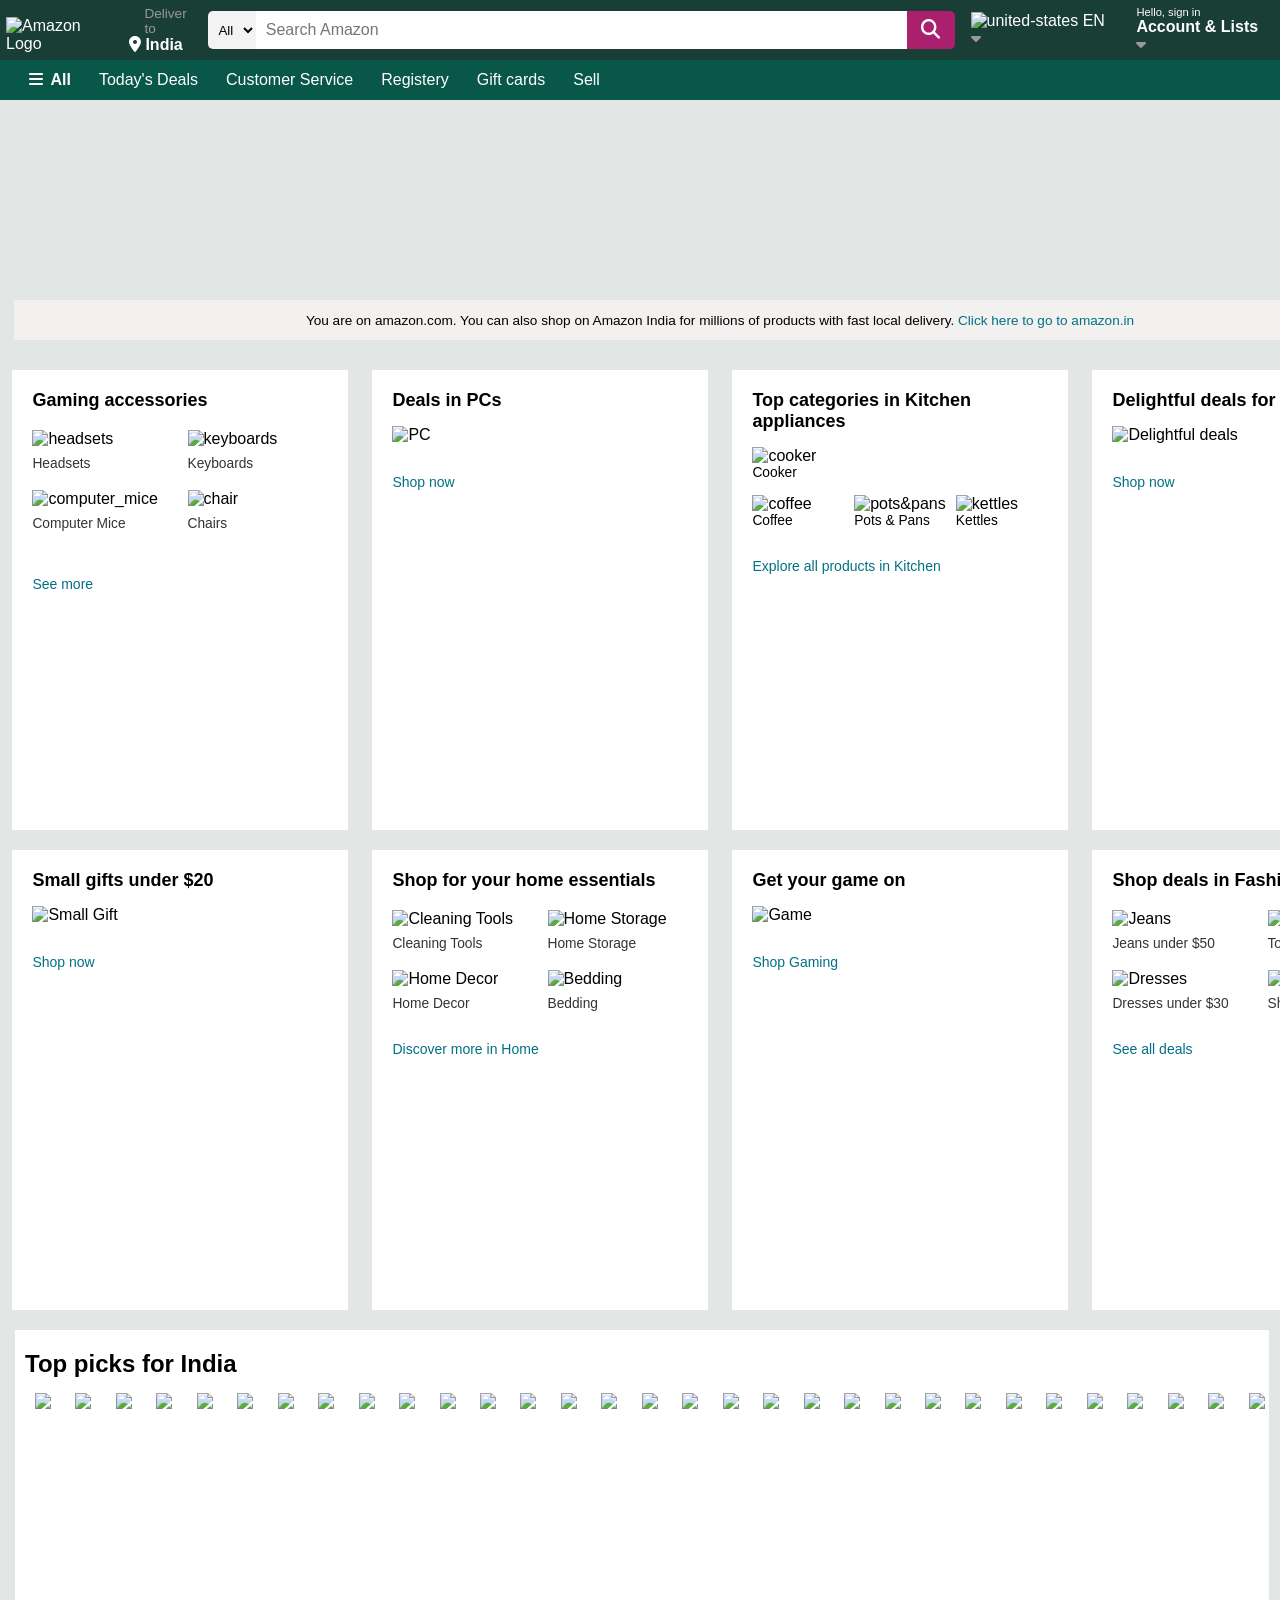
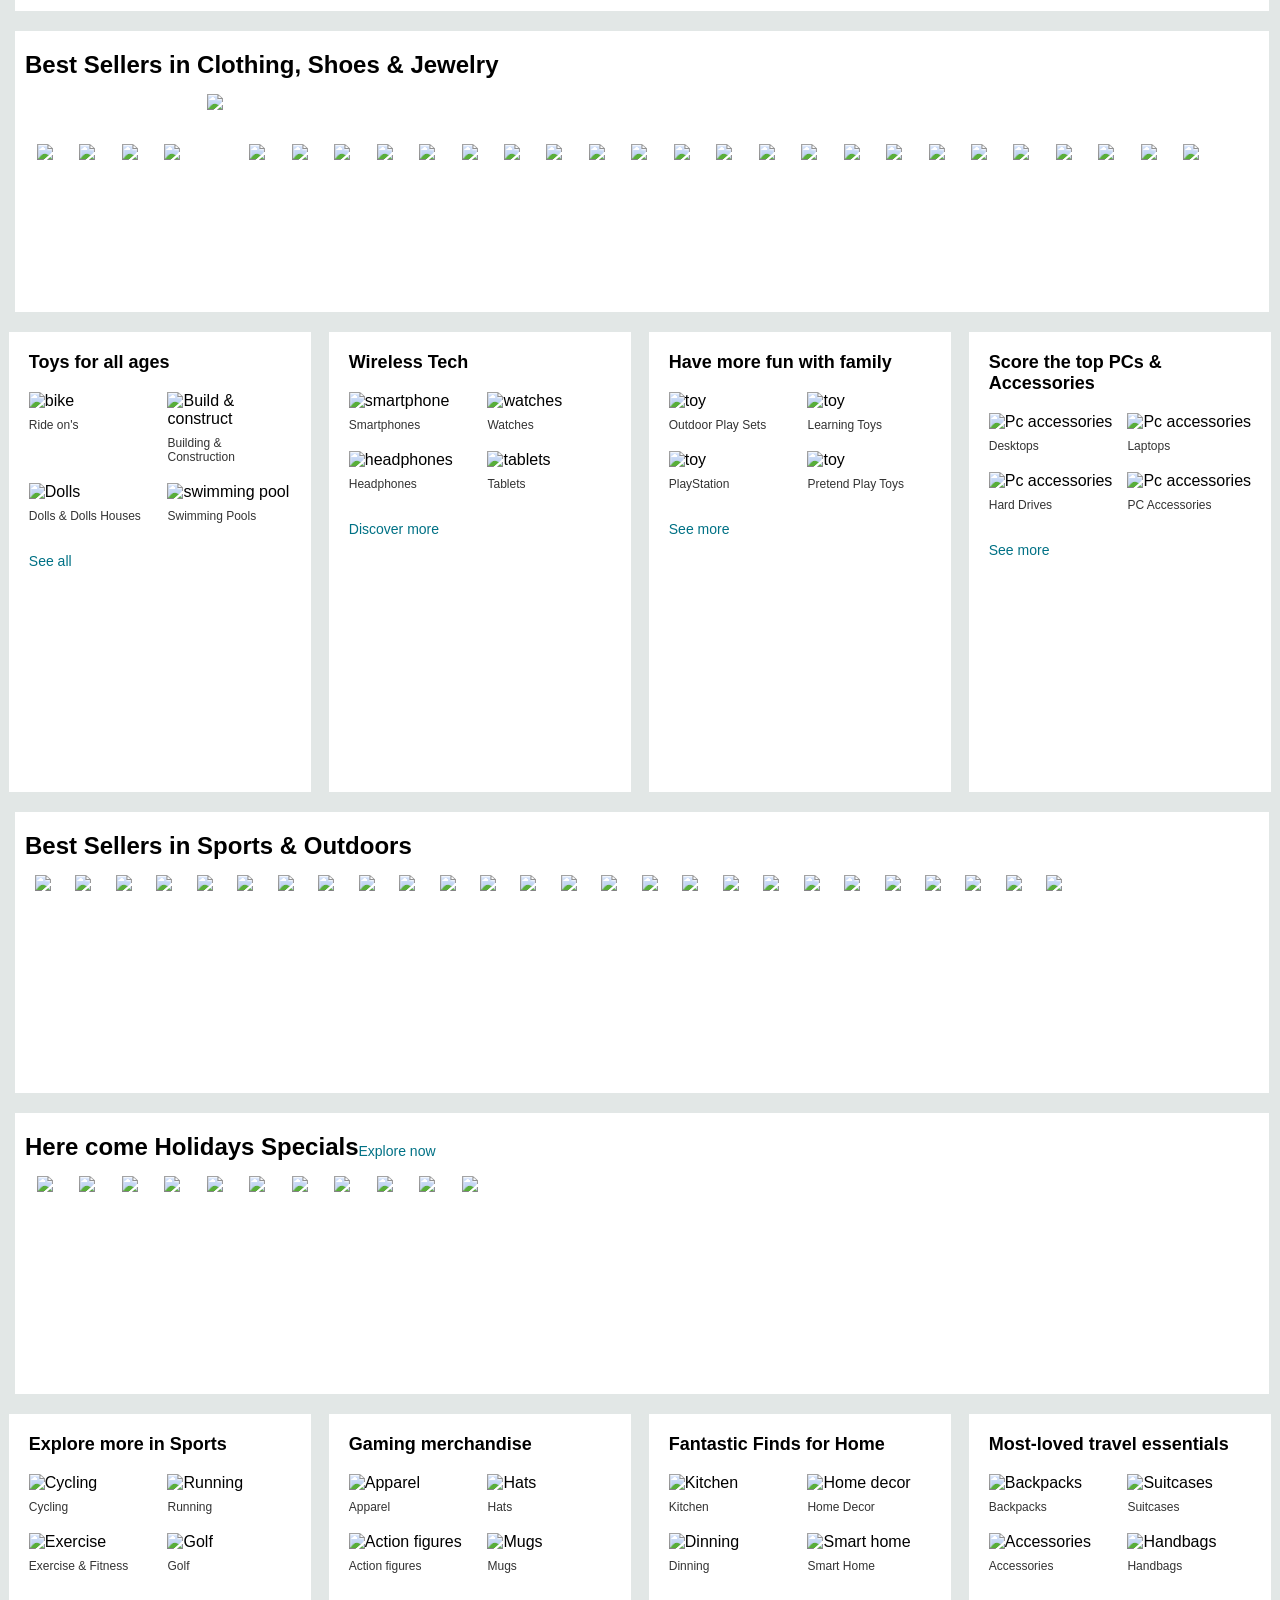
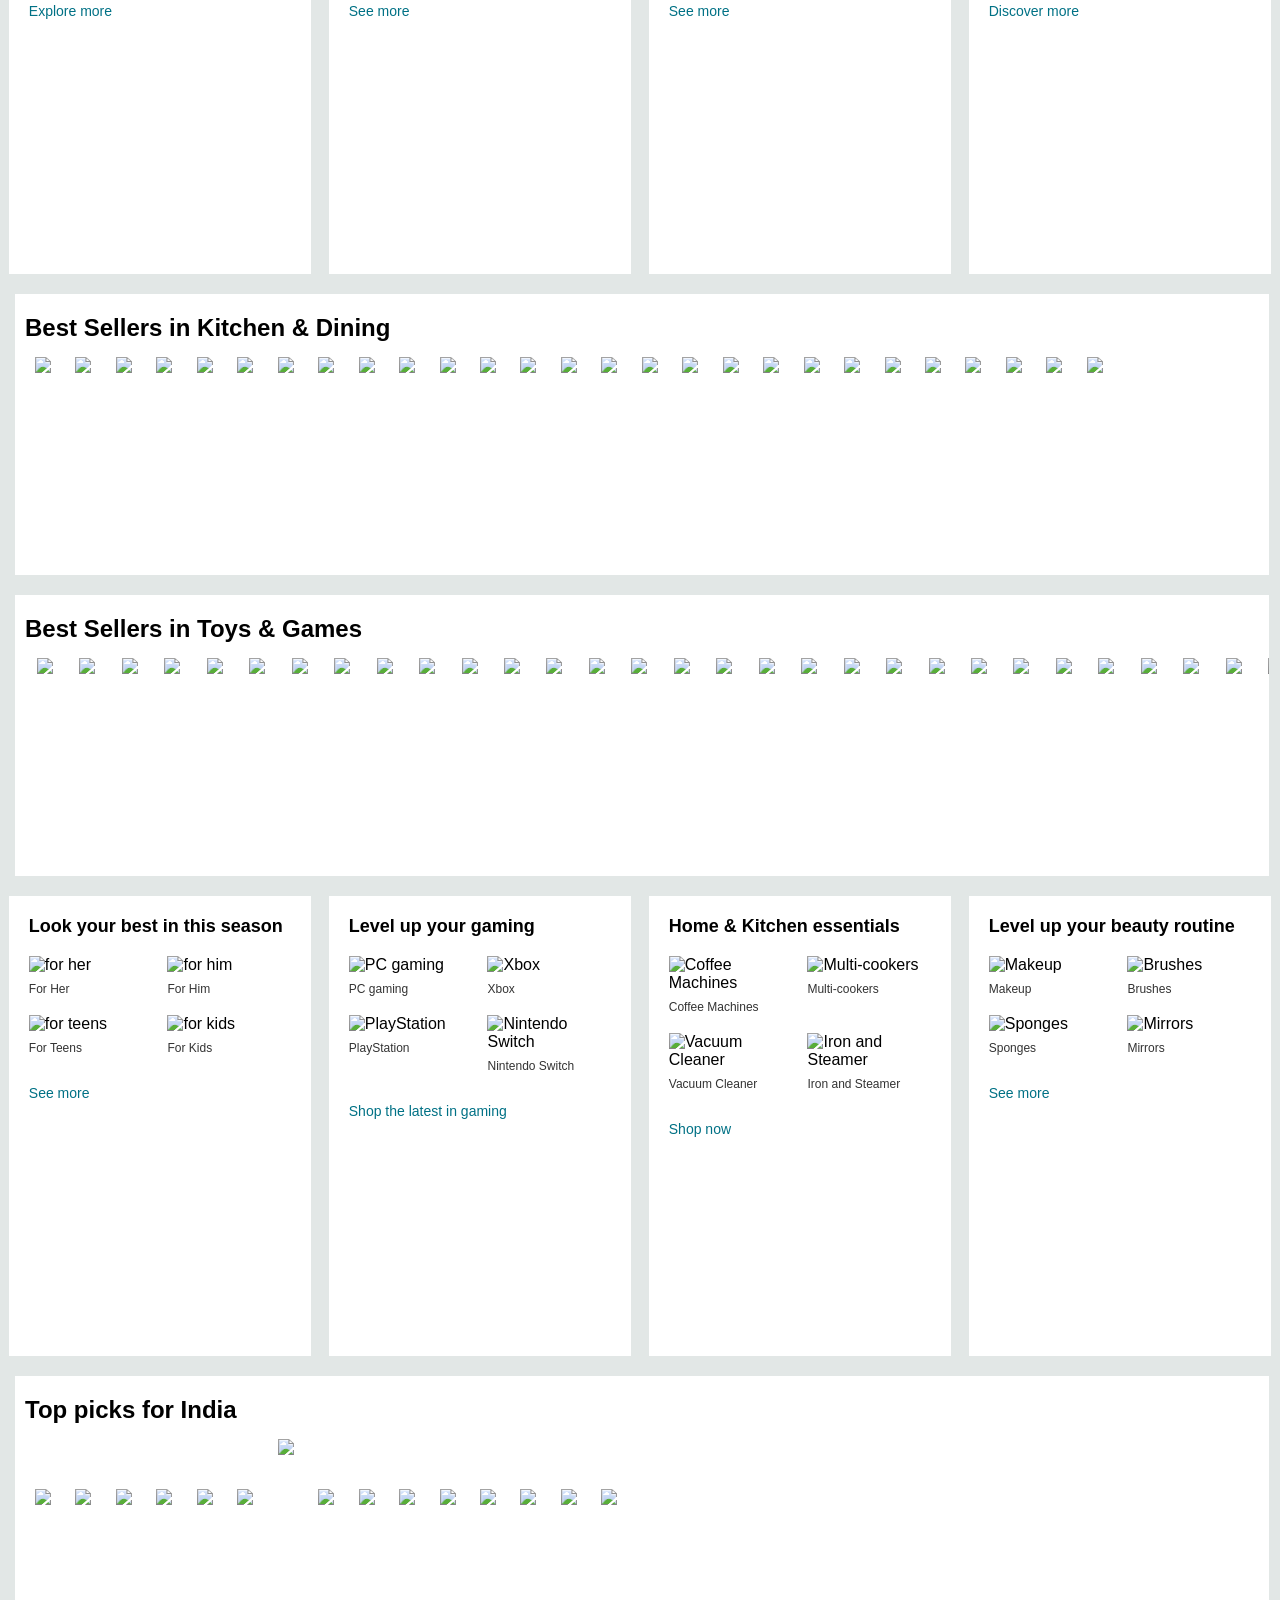
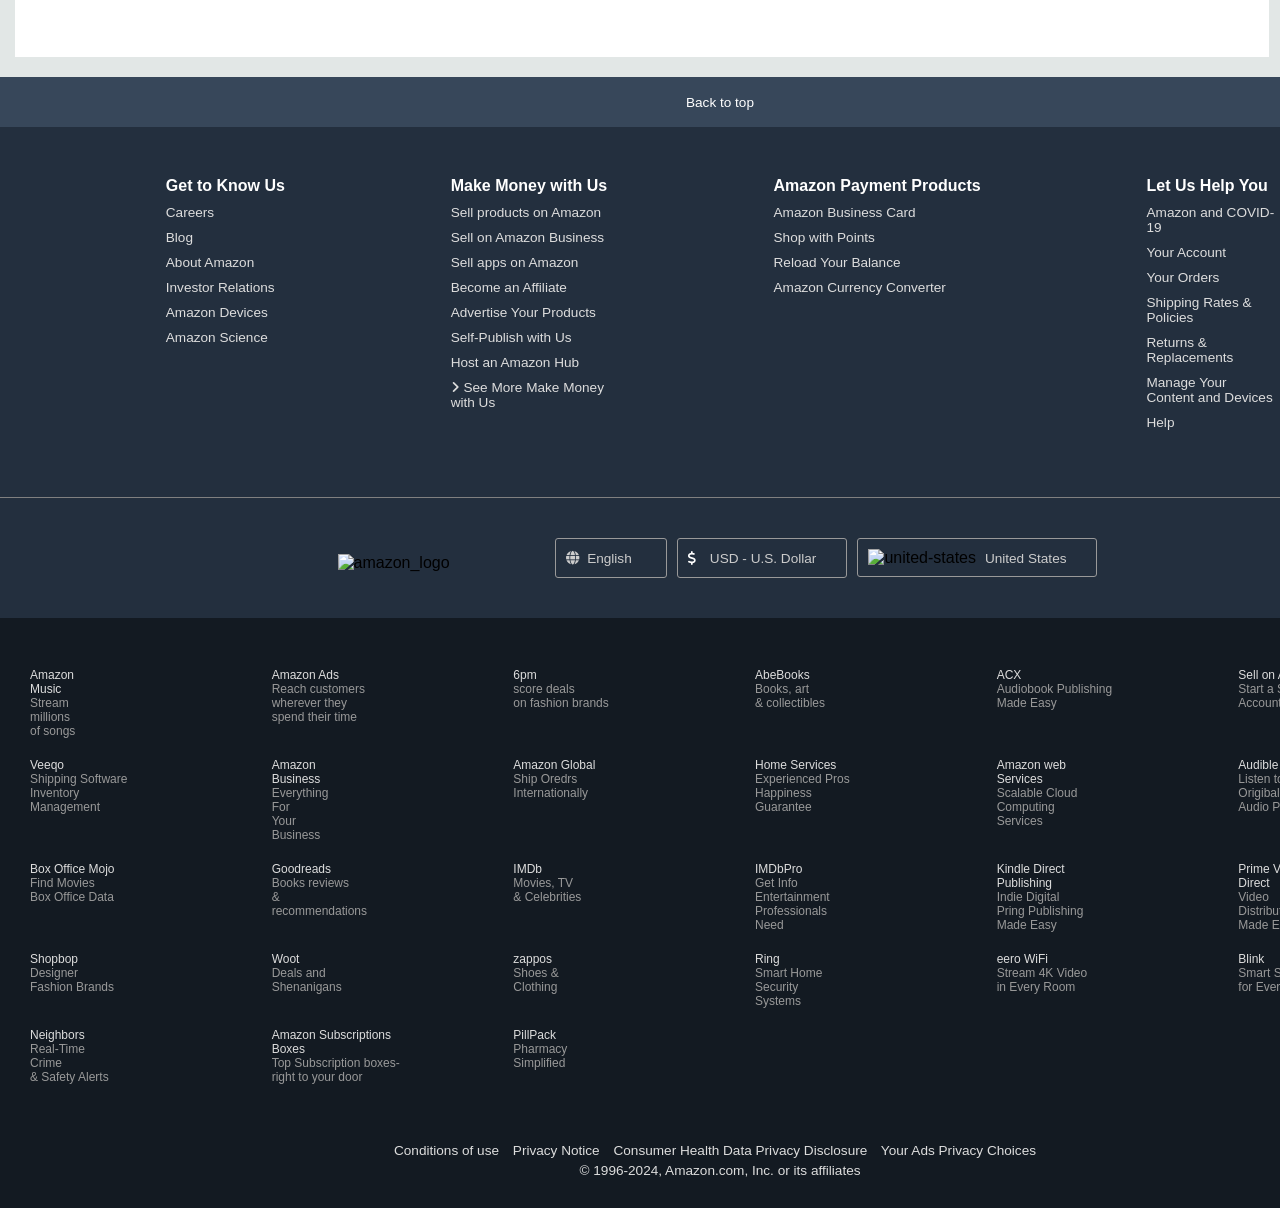
==== index.html @ bc2ecde8 "add html and css file" ====
<!DOCTYPE html>
<html lang="en">
<head>
    <meta charset="UTF-8">
    <meta name="viewport" content="width=device-width, initial-scale=1.0">
    <title>Amazon</title>
    <link rel="stylesheet" href="https://cdnjs.cloudflare.com/ajax/libs/font-awesome/6.7.1/css/all.min.css">
    <link rel="stylesheet" href="style.css">
</head>
<body>
    <header>
        <div class="navbar">
            <div class="nav_logo border" >
                <img src="Amazon/Images/amazon_logo.png" alt="Amazon Logo">
            </div>
            <div class="nav-add border">
                <p class="nav-first">Deliver to</p>
                <div class="location">
                    <i class="fa-solid fa-location-dot"></i></span>
                    <p class="nav-sec">India</p>
                </div>
            </div>
            <div class="searchbar boreder2">
                <select class="search-ops">
                    <option>All</option>
                </select>
                <input type="text" placeholder="Search Amazon">
                <i class="fa-solid fa-magnifying-glass"></i>
            </div>
            <div class="stateops border">
                <span class="united-states"><img src="Amazon/Images/united_states.png" alt="united-states"> </span>
                <span>EN</span>
                <span><i class="fa-solid fa-caret-down"></i></span>
            </div>
            <div class="navsign-in border">
                <p class="frsttxt">Hello, sign in</p>
                <span class="sndtxt">Account & Lists</span>
                <span class="icon"><i class="fa-solid fa-caret-down"></i></span>
            </div>
            <div class="returns border">
                <p class="txt1">Returns</p>
                <span class="txt2">& Orders</span>
            </div>
            <div class="cart border">
                <span><i class="fa-solid fa-cart-shopping"></i></span>
                <span>Cart</span>
            </div>
        </div>
        <div class="panel ">
            <div class="all-sec border">
                <span ><i class="fa-solid fa-bars"></i></span>
                <span class="all" style="font-weight: bolder;">All</span>
            </div>
                <p class="border">Today's Deals</p>
                <p class="border">Customer Service</p>
                <p class="border">Registery</p>
                <p class="border">Gift cards</p>
                <p class="border">Sell</p>
            </div>
            <div class="herosec">
                <div class="hero-msg">
                    <p>You are on amazon.com. You can also shop on Amazon India for millions of products with fast local delivery. <a href="#">Click here to go to amazon.in</a></p>
                </div>
            </div>
    </header>
    <div class="container">
        <div class="shopsec1">
            <div class="box1">
                <h2>Gaming accessories</h2>
                <div class="accessories-grid">
                    <div class="item">
                        <img src="Amazon/Images/headsets.png" alt="headsets">
                        <p>Headsets</p>
                    </div>
                    <div class="item">
                        <img src="Amazon/Images/keyboards.png" alt="keyboards">
                        <p>Keyboards</p>
                    </div>
                    <div class="item">
                        <img src="Amazon/Images/computer_mice.png" alt="computer_mice">
                        <p>Computer Mice</p>
                    </div>
                    <div class="item">
                        <img src="Amazon/Images/chair.png" alt="chair">
                        <p>Chairs</p>
                    </div>
                </div>
                <a href="#" class="see-more">See more</a>
            </div>
            <div class="box2">
                <h2>Deals in PCs</h2>
                <div class="item2">
                    <img src="Amazon/Images/PC.jpg" alt="PC">
                </div>
                <a href="#" class="see-more">Shop now</a>
            </div>
            <div class="box3">
                <h2>Top categories in Kitchen appliances</h2>
                <div class="item3">
                    <div class="i3first">
                        <img src="Amazon/Images/cooker.jpg" alt="cooker">
                        <p>Cooker</p>
                    </div>
                    <div class="i3sec accessories-grid2">
                        <div class="grid-item">
                            <img src="Amazon/Images/coffee.jpg" alt="coffee">
                            <p>Coffee</p>
                        </div>
                        <div class="grid-item">
                            <img src="Amazon/Images/pots&pans.jpg" alt="pots&pans">
                            <p>Pots & Pans</p>
                        </div>
                        <div class="grid-item">
                            <img src="Amazon/Images/kettles.jpg" alt="kettles">
                            <p>Kettles</p>
                        </div>
                    </div>
                </div>
                <a href="#" class="see-more">Explore all products in Kitchen</a>
            </div>
            <div class="box4">
                <h2>Delightful deals for everyone</h2>
                <div class="item4">
                    <img src="Amazon/Images/delightful.jpg" alt="Delightful deals">
                </div>
                <a href="#" class="see-more">Shop now</a>
            </div>
            <div class="box5">
                <h2>Small gifts under $20</h2>
                <div class="item5">
                    <img src="Amazon/Images/gift.jpg" alt="Small Gift">
                </div>
                <a href="#" class="see-more">Shop now</a>
            </div>
            <div class="box6">
                <h2>Shop for your home essentials</h2>
                <div class="accessories-grid">
                    <div class="item">
                        <img src="Amazon/Images/cleaningtools.jpg" alt="Cleaning Tools">
                        <p>Cleaning Tools</p>
                    </div>
                    <div class="item">
                        <img src="Amazon/Images/homestorage.jpg" alt="Home Storage">
                        <p>Home Storage</p>
                    </div>
                    <div class="item">
                        <img src="Amazon/Images/homedecor.jpg" alt="Home Decor">
                        <p>Home Decor</p>
                    </div>
                    <div class="item">
                        <img src="Amazon/Images/bedding.jpg" alt="Bedding">
                        <p>Bedding</p>
                    </div>
                </div>
                <a href="#" class="see-more">Discover more in Home</a>
            </div>
            <div class="box7">
                <h2>Get your game on</h2>
                <div class="item5">
                    <img src="Amazon/Images/gaming.jpg" alt="Game">
                </div>
                <a href="#" class="see-more">Shop Gaming</a>
            </div>
            <div class="box8">
                <h2>Shop deals in Fashion</h2>
                <div class="accessories-grid">
                    <div class="item">
                        <img src="Amazon/Images/jeans.png" alt="Jeans">
                        <p>Jeans under $50</p>
                    </div>
                    <div class="item">
                        <img src="Amazon/Images/tops.png" alt="Tops">
                        <p>Tops under $25</p>
                    </div>
                    <div class="item">
                        <img src="Amazon/Images/dresses.png" alt="Dresses">
                        <p>Dresses under $30</p>
                    </div>
                    <div class="item">
                        <img src="Amazon/Images/shoes.png" alt="Shoes">
                        <p>Shoes under $50</p>
                    </div>
                </div>
                <a href="#" class="see-more">See all deals</a>
            </div>
            <div class="box9">
                <h2>Shop gifts by recipient</h2>
                <div class="accessories-grid">
                    <div class="item">
                        <img src="Amazon/Images/gift1.jpg" alt="gift">
                        <p>For him</p>
                    </div>
                    <div class="item">
                        <img src="Amazon/Images/gift2.jpg" alt="gift">
                        <p>For her</p>
                    </div>
                    <div class="item">
                        <img src="Amazon/Images/gift3.jpg" alt="gift">
                        <p>For kids</p>
                    </div>
                    <div class="item">
                        <img src="Amazon/Images/gift4.jpg" alt="gift">
                        <p>For teens</p>
                    </div>
                </div>
                <a href="#" class="see-more">Shop all gifts</a>
            </div>
        </div>
    <!-- </div> -->
        </div>
        <div class="shopsec2">
            <div class="s2first">
                <h2>Top picks for India</h2>
                <img src="Amazon/Images/i1.png">
                <img src="Amazon/Images/i2.png">
                <img src="Amazon/Images/i3.png">
                <img src="Amazon/Images/i4.png">
                <img src="Amazon/Images/i5.png">
                <img src="Amazon/Images/i6.png">
                <img src="Amazon/Images/i7.png">
                <img src="Amazon/Images/i8.jpg">
                <img src="Amazon/Images/i9.jpg">
                <img src="Amazon/Images/i10.jpg">
                <img src="Amazon/Images/i11.jpg">
                <img src="Amazon/Images/i12.jpg">
                <img src="Amazon/Images/i13.jpg">
                <img src="Amazon/Images/i14.jpg">
                <img src="Amazon/Images/i15.jpg">
                <img src="Amazon/Images/i16.jpg">
                <img src="Amazon/Images/i17.jpg">
                <img src="Amazon/Images/i18.jpg">
                <img src="Amazon/Images/i19.jpg">
                <img src="Amazon/Images/i20.jpg">
                <img src="Amazon/Images/i21.jpg">
                <img src="Amazon/Images/i22.jpg">
                <img src="Amazon/Images/i23.jpg">
                <img src="Amazon/Images/i24.jpg">
                <img src="Amazon/Images/i25.jpg">
                <img src="Amazon/Images/i26.jpg">
                <img src="Amazon/Images/i27.jpg">
                <img src="Amazon/Images/i28.jpg">
                <img src="Amazon/Images/i29.jpg">
                <img src="Amazon/Images/i31.jpg">
                <img src="Amazon/Images/i32.jpg">
                <img src="Amazon/Images/i33.jpg">
                <img src="Amazon/Images/i34.jpg">
            </div>
            <div class="s2second">
                <h2>Best Sellers in Clothing, Shoes & Jewelry</h2>
                <img src="Amazon/Images/j1.png">
                <img src="Amazon/Images/j2.png">
                <img src="Amazon/Images/j3.png">
                <img src="Amazon/Images/j4.png">
                <img src="Amazon/Images/j5.png" style="width: 300px; margin-bottom: 50px;">
                <img src="Amazon/Images/j6.png">
                <img src="Amazon/Images/j7.png">
                <img src="Amazon/Images/j8.png">
                <img src="Amazon/Images/j9.jpg">
                <img src="Amazon/Images/j10.jpg">
                <img src="Amazon/Images/j11.jpg">
                <img src="Amazon/Images/j12.jpg">
                <img src="Amazon/Images/j13.jpg">
                <img src="Amazon/Images/j14.jpg">
                <img src="Amazon/Images/j15.jpg">
                <img src="Amazon/Images/j16.jpg">
                <img src="Amazon/Images/j17.jpg">
                <img src="Amazon/Images/j18.jpg">
                <img src="Amazon/Images/j19.jpg">
                <img src="Amazon/Images/j20.jpg">
                <img src="Amazon/Images/j21.jpg">
                <img src="Amazon/Images/j22.jpg">
                <img src="Amazon/Images/j23.jpg">
                <img src="Amazon/Images/j24.jpg">
                <img src="Amazon/Images/j25.jpg">
                <img src="Amazon/Images/j26.jpg">
                <img src="Amazon/Images/j27.jpg">
                <img src="Amazon/Images/j28.jpg">
            </div>
        </div>
        
        <div class="shopsec3">
            <div class="box1">
                <h2>Toys for all ages</h2>
                <div class="accessories-grid">
                    <div class="item">
                        <img src="Amazon/Images/bike.png" alt="bike">
                        <p>Ride on's</p>
                    </div>
                    <div class="item">
                        <img src="Amazon/Images/build.png" alt="Build & construct">
                        <p>Building & Construction</p>
                    </div>
                    <div class="item">
                        <img src="Amazon/Images/dolls.png" alt="Dolls">
                        <p>Dolls & Dolls Houses</p>
                    </div>
                    <div class="item">
                        <img src="Amazon/Images/swimmingpool.png" alt="swimming pool">
                        <p>Swimming Pools</p>
                    </div>
                </div>
                <a href="#" class="see-more">See all</a>
            </div>
            <div class="box2">
                <h2>Wireless Tech</h2>
                <div class="accessories-grid">
                    <div class="item">
                        <img src="Amazon/Images/smartphone.png" alt="smartphone">
                        <p>Smartphones</p>
                    </div>
                    <div class="item">
                        <img src="Amazon/Images/watches.png" alt="watches">
                        <p>Watches</p>
                    </div>
                    <div class="item">
                        <img src="Amazon/Images/headphones.png" alt="headphones">
                        <p>Headphones</p>
                    </div>
                    <div class="item">
                        <img src="Amazon/Images/tablets.png" alt="tablets">
                        <p>Tablets</p>
                    </div>
                </div>
                <a href="#" class="see-more">Discover more</a>
            </div>
            <div class="box3">
                <h2>Have more fun with family</h2>
                <div class="accessories-grid">
                    <div class="item">
                        <img src="Amazon/Images/toy1.png" alt="toy">
                        <p>Outdoor Play Sets</p>
                    </div>
                    <div class="item">
                        <img src="Amazon/Images/toy2.png" alt="toy">
                        <p>Learning Toys</p>
                    </div>
                    <div class="item">
                        <img src="Amazon/Images/toy3.png" alt="toy">
                        <p>PlayStation</p>
                    </div>
                    <div class="item">
                        <img src="Amazon/Images/toy4.png" alt="toy">
                        <p>Pretend Play Toys</p>
                    </div>
                </div>
                <a href="#" class="see-more">See more</a>
            </div>
            <div class="box4">
                <h2>Score the top PCs & Accessories</h2>
                <div class="accessories-grid">
                    <div class="item">
                        <img src="Amazon/Images/pc1.png" alt="Pc accessories">
                        <p>Desktops</p>
                    </div>
                    <div class="item">
                        <img src="Amazon/Images/pc2.png" alt="Pc accessories">
                        <p>Laptops</p>
                    </div>
                    <div class="item">
                        <img src="Amazon/Images/pc3.png" alt="Pc accessories">
                        <p>Hard Drives</p>
                    </div>
                    <div class="item">
                        <img src="Amazon/Images/pc4.png" alt="Pc accessories">
                        <p>PC Accessories</p>
                    </div>
                </div>
                <a href="#" class="see-more">See more</a>
            </div>
        </div>
        
        <div class="shopsec2">
            <div class="s2first">
                <h2>Best Sellers in Sports & Outdoors</h2>
                <img src="Amazon/Images/sport1.jpg">
                <img src="Amazon/Images/sport2.jpg">
                <img src="Amazon/Images/sport3.jpg">
                <img src="Amazon/Images/sport4.jpg">
                <img src="Amazon/Images/sport5.jpg">
                <img src="Amazon/Images/sport6.jpg">
                <img src="Amazon/Images/sport7.jpg">
                <img src="Amazon/Images/sport8.jpg">
                <img src="Amazon/Images/sport9.jpg">
                <img src="Amazon/Images/sport10.jpg">
                <img src="Amazon/Images/sport11.jpg">
                <img src="Amazon/Images/sport12.jpg">
                <img src="Amazon/Images/sport13.jpg">
                <img src="Amazon/Images/sport14.jpg">
                <img src="Amazon/Images/sport15.jpg">
                <img src="Amazon/Images/sport16.jpg">
                <img src="Amazon/Images/sport17.jpg">
                <img src="Amazon/Images/sport18.jpg">
                <img src="Amazon/Images/sport19.jpg">
                <img src="Amazon/Images/sport20.jpg">
                <img src="Amazon/Images/sport21.jpg">
                <img src="Amazon/Images/sport22.jpg">
                <img src="Amazon/Images/sport23.jpg">
                <img src="Amazon/Images/sport24.jpg">
                <img src="Amazon/Images/sport25.jpg">
                <img src="Amazon/Images/sport26.jpg">
            </div>
            <div class="s2second">
                <div class="h2">
                    <h2>Here come Holidays Specials</h2>
                    <a href="#" class="see-more">Explore now</a>
                </div>
                <img src="Amazon/Images/holiday1.jpg">
                <img src="Amazon/Images/holiday2.jpg">
                <img src="Amazon/Images/holiday3.jpg">
                <img src="Amazon/Images/holiday4.jpg">
                <img src="Amazon/Images/holiday5.jpg">
                <img src="Amazon/Images/holiday6.jpg">
                <img src="Amazon/Images/holiday7.jpg">
                <img src="Amazon/Images/holiday8.jpg">
                <img src="Amazon/Images/holiday9.jpg">
                <img src="Amazon/Images/holiday10.jpg">
                <img src="Amazon/Images/holiday11.jpg">
            </div>
        </div>
        
        <div class="shopsec3">
            <div class="box1">
                <h2>Explore more in Sports</h2>
                <div class="accessories-grid">
                    <div class="item">
                        <img src="Amazon/Images/s1.jpg" alt="Cycling">
                        <p>Cycling</p>
                    </div>
                    <div class="item">
                        <img src="Amazon/Images/s2.jpg" alt="Running">
                        <p>Running</p>
                    </div>
                    <div class="item">
                        <img src="Amazon/Images/s3.jpg" alt="Exercise">
                        <p>Exercise & Fitness</p>
                    </div>
                    <div class="item">
                        <img src="Amazon/Images/s4.jpg" alt="Golf">
                        <p>Golf</p>
                    </div>
                </div>
                <a href="#" class="see-more">Explore more</a>
            </div>
            <div class="box2">
                <h2>Gaming merchandise</h2>
                <div class="accessories-grid">
                    <div class="item">
                        <img src="Amazon/Images/g1.jpg" alt="Apparel">
                        <p>Apparel</p>
                    </div>
                    <div class="item">
                        <img src="Amazon/Images/g2.jpg" alt="Hats">
                        <p>Hats</p>
                    </div>
                    <div class="item">
                        <img src="Amazon/Images/g3.jpg" alt="Action figures">
                        <p>Action figures</p>
                    </div>
                    <div class="item">
                        <img src="Amazon/Images/g4.jpg" alt="Mugs">
                        <p>Mugs</p>
                    </div>
                </div>
                <a href="#" class="see-more">See more</a>
            </div>
            <div class="box3">
                <h2>Fantastic Finds for Home</h2>
                <div class="accessories-grid">
                    <div class="item">
                        <img src="Amazon/Images/h1.jpg" alt="Kitchen">
                        <p>Kitchen</p>
                    </div>
                    <div class="item">
                        <img src="Amazon/Images/h2.jpg" alt="Home decor">
                        <p>Home Decor</p>
                    </div>
                    <div class="item">
                        <img src="Amazon/Images/h3.jpg" alt="Dinning">
                        <p>Dinning</p>
                    </div>
                    <div class="item">
                        <img src="Amazon/Images/h4.jpg" alt="Smart home">
                        <p>Smart Home</p>
                    </div>
                </div>
                <a href="#" class="see-more">See more</a>
            </div>
            <div class="box4">
                <h2>Most-loved travel essentials</h2>
                <div class="accessories-grid">
                    <div class="item">
                        <img src="Amazon/Images/t1.jpg" alt="Backpacks">
                        <p>Backpacks</p>
                    </div>
                    <div class="item">
                        <img src="Amazon/Images/t2.jpg" alt="Suitcases">
                        <p>Suitcases</p>
                    </div>
                    <div class="item">
                        <img src="Amazon/Images/t3.jpg" alt="Accessories">
                        <p>Accessories</p>
                    </div>
                    <div class="item">
                        <img src="Amazon/Images/t4.jpg" alt="Handbags">
                        <p>Handbags</p>
                    </div>
                </div>
                <a href="#" class="see-more">Discover more</a>
            </div>
        </div>
        
        <div class="shopsec2">
            <div class="s2first">
                <h2>Best Sellers in Kitchen & Dining</h2>
                <img src="Amazon/Images/k1.jpg">
                <img src="Amazon/Images/k2.jpg">
                <img src="Amazon/Images/k3.jpg">
                <img src="Amazon/Images/k4.jpg">
                <img src="Amazon/Images/k5.jpg">
                <img src="Amazon/Images/k6.jpg">
                <img src="Amazon/Images/k7.jpg">
                <img src="Amazon/Images/k8.jpg">
                <img src="Amazon/Images/k9.jpg">
                <img src="Amazon/Images/k10.jpg">
                <img src="Amazon/Images/k11.jpg">
                <img src="Amazon/Images/k12.jpg">
                <img src="Amazon/Images/k13.jpg">
                <img src="Amazon/Images/k14.jpg">
                <img src="Amazon/Images/k15.jpg">
                <img src="Amazon/Images/k16.jpg">
                <img src="Amazon/Images/k17.jpg">
                <img src="Amazon/Images/k18.jpg">
                <img src="Amazon/Images/k19.jpg">
                <img src="Amazon/Images/k20.jpg">
                <img src="Amazon/Images/k21.jpg">
                <img src="Amazon/Images/k22.jpg">
                <img src="Amazon/Images/k23.jpg">
                <img src="Amazon/Images/k24.jpg">
                <img src="Amazon/Images/k25.jpg">
                <img src="Amazon/Images/k26.jpg">
                <img src="Amazon/Images/k27.jpg">
            </div>
        
            <div class="s2second">
                <h2>Best Sellers in Toys & Games</h2>
                <img src="Amazon/Images/tg1.jpg">
                <img src="Amazon/Images/tg2.jpg">
                <img src="Amazon/Images/tg3.jpg">
                <img src="Amazon/Images/tg4.jpg">
                <img src="Amazon/Images/tg5.jpg">
                <img src="Amazon/Images/tg6.jpg">
                <img src="Amazon/Images/tg7.jpg">
                <img src="Amazon/Images/tg8.jpg">
                <img src="Amazon/Images/tg9.jpg">
                <img src="Amazon/Images/tg10.jpg">
                <img src="Amazon/Images/tg11.jpg">
                <img src="Amazon/Images/tg12.jpg">
                <img src="Amazon/Images/tg13.jpg">
                <img src="Amazon/Images/tg14.jpg">
                <img src="Amazon/Images/tg15.jpg">
                <img src="Amazon/Images/tg16.jpg">
                <img src="Amazon/Images/tg17.jpg">
                <img src="Amazon/Images/tg18.jpg">
                <img src="Amazon/Images/tg19.jpg">
                <img src="Amazon/Images/tg20.jpg">
                <img src="Amazon/Images/tg21.jpg">
                <img src="Amazon/Images/tg22.jpg">
                <img src="Amazon/Images/tg23.jpg">
                <img src="Amazon/Images/tg24.jpg">
                <img src="Amazon/Images/tg25.jpg">
                <img src="Amazon/Images/tg26.jpg">
                <img src="Amazon/Images/tg27.jpg">
                <img src="Amazon/Images/tg28.jpg">
                <img src="Amazon/Images/tg29.jpg">
                <img src="Amazon/Images/tg30.jpg">
                <img src="Amazon/Images/tg31.jpg">
                <img src="Amazon/Images/tg32.jpg">
                <img src="Amazon/Images/tg33.jpg">
            </div>
        </div>
        
        <div class="shopsec3">
            <div class="box1">
                <h2>Look your best in this season</h2>
                <div class="accessories-grid">
                    <div class="item">
                        <img src="Amazon/Images/f1.jpg" alt="for her">
                        <p>For Her</p>
                    </div>
                    <div class="item">
                        <img src="Amazon/Images/f2.jpg" alt="for him">
                        <p>For Him</p>
                    </div>
                    <div class="item">
                        <img src="Amazon/Images/f3.jpg" alt="for teens">
                        <p>For Teens</p>
                    </div>
                    <div class="item">
                        <img src="Amazon/Images/f4.jpg" alt="for kids">
                        <p>For Kids</p>
                    </div>
                </div>
                <a href="#" class="see-more">See more</a>
            </div>
            <div class="box2">
                <h2>Level up your gaming</h2>
                <div class="accessories-grid">
                    <div class="item">
                        <img src="Amazon/Images/game1.jpg" alt="PC gaming">
                        <p>PC gaming</p>
                    </div>
                    <div class="item">
                        <img src="Amazon/Images/game2.jpg" alt="Xbox">
                        <p>Xbox</p>
                    </div>
                    <div class="item">
                        <img src="Amazon/Images/game3.jpg" alt="PlayStation">
                        <p>PlayStation</p>
                    </div>
                    <div class="item">
                        <img src="Amazon/Images/game4.jpg" alt="Nintendo Switch">
                        <p>Nintendo Switch</p>
                    </div>
                </div>
                <a href="#" class="see-more">Shop the latest in gaming</a>
            </div>
            <div class="box3">
                <h2>Home & Kitchen essentials</h2>
                <div class="accessories-grid">
                    <div class="item">
                        <img src="Amazon/Images/home1.jpg" alt="Coffee Machines">
                        <p>Coffee Machines</p>
                    </div>
                    <div class="item">
                        <img src="Amazon/Images/home2.jpg" alt="Multi-cookers">
                        <p>Multi-cookers</p>
                    </div>
                    <div class="item">
                        <img src="Amazon/Images/home3.jpg" alt="Vacuum Cleaner">
                        <p>Vacuum Cleaner</p>
                    </div>
                    <div class="item">
                        <img src="Amazon/Images/home4.jpg" alt="Iron and Steamer">
                        <p>Iron and Steamer</p>
                    </div>
                </div>
                <a href="#" class="see-more">Shop now</a>
            </div>
            <div class="box4">
                <h2>Level up your beauty routine</h2>
                <div class="accessories-grid">
                    <div class="item">
                        <img src="Amazon/Images/m1.jpg" alt="Makeup">
                        <p>Makeup</p>
                    </div>
                    <div class="item">
                        <img src="Amazon/Images/m2.jpg" alt="Brushes">
                        <p>Brushes</p>
                    </div>
                    <div class="item">
                        <img src="Amazon/Images/m3.jpg" alt="Sponges">
                        <p>Sponges</p>
                    </div>
                    <div class="item">
                        <img src="Amazon/Images/m4.jpg" alt="Mirrors">
                        <p>Mirrors</p>
                    </div>
                </div>
                <a href="#" class="see-more">See more</a>
            </div>
        </div>
        <div class="shopsec2">
            <div class="s2first">
                <h2>Top picks for India</h2>
                <img src="Amazon/Images/v1.jpg">
                <img src="Amazon/Images/v2.jpg">
                <img src="Amazon/Images/v3.jpg">
                <img src="Amazon/Images/v4.jpg">
                <img src="Amazon/Images/v5.jpg">
                <img src="Amazon/Images/v6.jpg">
                <img src="Amazon/Images/v8.png" style="height: 100px; margin-bottom: 50px;">
                <img src="Amazon/Images/v9.jpg">
                <img src="Amazon/Images/v10.jpg">
                <img src="Amazon/Images/v11.jpg">
                <img src="Amazon/Images/v12.jpg">
                <img src="Amazon/Images/v13.jpg">
                <img src="Amazon/Images/v14.jpg">
                <img src="Amazon/Images/v7.jpg">
                <img src="Amazon/Images/v15.jpg">
            </div>
        </div>
        
        <div class="sign-in">
            <div class="sign">
                <h2>See personalized recommendations</h2>
                <span class="sign-in-button">sign in</span>
                <div class="newCustomer">
                    <span>New customer?</span> <a href="#">Start here.</a>
                </div>
            </div>
        </div>
    </div>
    <footer>
        <div class="foot-panel1">
            Back to top
        </div>
        <div class="foot-panel2">
            <div class="list">
                <ul>
                    <p>Get to Know Us</p>
                    <a href="#">Careers</a>
                    <a href="#">Blog</a>
                    <a href="#">About Amazon</a>
                    <a href="#">Investor Relations</a>
                    <a href="#">Amazon Devices</a>
                    <a href="#">Amazon Science</a>
                </ul>
            </div>
            <div class="list">
                <ul>
                    <p>Make Money with Us</p>
                    <a href="#">Sell products on Amazon</a>
                    <a href="#">Sell on Amazon Business</a>
                    <a href="#">Sell apps on Amazon</a>
                    <a href="#">Become an Affiliate</a>
                    <a href="#">Advertise Your Products</a>
                    <a href="#">Self-Publish with Us</a>
                    <a href="#">Host an Amazon Hub</a>
                    <pre><a href="#"><i class="fa-solid fa-angle-right"></i> See More Make Money 
with Us</a></pre>
                </ul>
            </div>
            <div class="list">
                <ul>
                    <p>Amazon Payment Products</p>
                    <a href="#">Amazon Business Card</a>
                    <a href="#">Shop with Points</a>
                    <a href="#">Reload Your Balance</a>
                    <a href="#">Amazon Currency Converter</a>
                </ul>
            </div>
            <div class="list">
                <ul>
                    <p>Let Us Help You</p>
                    <pre><a href="#">Amazon and COVID-
19</a></pre>
                    <a href="#">Your Account</a>
                    <a href="#">Your Orders</a>
                    <pre><a href="#">Shipping Rates & 
Policies</a></pre>
                    <pre><a href="#">Returns & 
Replacements</a></pre>
                    <pre><a href="#">Manage Your 
Content and Devices</a></pre>
                    <a href="#">Help</a>
                </ul>
            </div>
        </div>
        <div class="foot-panel3">
            <div class="logo">
                <img src="Amazon/Images/amazon_logo2.png" alt="amazon_logo">
            </div>
            <span><pre><a href="#"><i class="fa-solid fa-globe"></i>  English </i></a></pre></span>
            <span><pre><a href="#"><i class="fa-solid fa-dollar-sign" style="color: #ffffff;">  </i>  USD - U.S. Dollar</a></pre></span>
            <pre><span class="united-states"><img src="Amazon/Images/united_states.png" alt="united-states">  <a href="#">United States</a></span></pre>
        </div>
        <div class="foot-panel4">
                <ul class="l1">
                    <pre><a href="#">Amazon
Music
<span>Stream
millions
of songs</span></a></pre>
                </ul>
            
                <ul class="l1">
                    <pre><a href="#">Amazon Ads
<span>Reach customers
wherever they
spend their time</span></a></pre>
                </ul>

                <ul class="l1">
                    <pre><a href="#">6pm
<span>score deals
on fashion brands</span></a></pre>
                </ul>
            
                <ul class="l1">
                    <pre><a href="#">AbeBooks
<span>Books, art
& collectibles</span></a></pre>
                </ul>
            
                <ul class="l1">
                    <pre><a href="#">ACX
<span>Audiobook Publishing
Made Easy</span></a></pre>
                </ul>
            
                <ul class="l1">
                    <pre><a href="#">Sell on Amazon
<span>Start a Selling
Account</span></a></pre>
                </ul>
            
                <ul class="l1">
                    <pre><a href="#">Veeqo
<span>Shipping Software
Inventory
Management</span></a></pre>
                </ul>

                <ul class="l2">
                    <pre><a href="#">Amazon 
Business
<span>Everything
For
Your
Business</span></a></pre>
                </ul>

                <ul class="l2">
                    <pre><a href="#">Amazon Global
<span>Ship Oredrs
Internationally</span></a></pre>
                </ul>

                <ul class="l2">
                    <pre><a href="#">Home Services
<span>Experienced Pros
Happiness
Guarantee</span></a></pre>
                </ul>

                <ul class="l2">
                    <pre><a href="#">Amazon web
Services
<span>Scalable Cloud
Computing
Services</span></a></pre>
                </ul>

                <ul class="l2">
                    <pre><a href="#">Audible
<span>Listen to Books &
Origibal
Audio Performances</span></a></pre>
                </ul>

                <ul class="l2">
                    <pre><a href="#">Box Office Mojo
<span>Find Movies
Box Office Data</span></a></pre>
                </ul>

                <ul class="l2">
                    <pre><a href="#">Goodreads
<span>Books reviews
&
recommendations</span></a></pre>
                </ul>

                <ul class="l3">
                    <pre><a href="#">IMDb
<span>Movies, TV
& Celebrities</span></a></pre>
                </ul>

                <ul class="l3">
                    <pre><a href="#">IMDbPro
<span>Get Info
Entertainment
Professionals
Need</span></a></pre>
                </ul>

                <ul class="l3">
                    <pre><a href="#">Kindle Direct 
Publishing
<span>Indie Digital
Pring Publishing
Made Easy</span></a></pre>
                </ul>

                <ul class="l3">
                    <pre><a href="#">Prime Video
Direct
<span>Video
Distribution
Made Easy</span></a></pre>
                </ul>

                <ul class="l3">
                    <pre><a href="#">Shopbop
<span>Designer
Fashion Brands</span></a></pre>
                </ul>

                <ul class="l3">
                    <pre><a href="#">Woot
<span>Deals and
Shenanigans</span></a></pre>
                </ul>

                <ul class="l3">
                    <pre><a href="#">zappos
<span>Shoes &
Clothing</span></a></pre>
                </ul>

                <ul class="l4">
                    <pre><a href="#">Ring
<span>Smart Home
Security
Systems</span></a></pre>
                </ul>

                <ul class="l4">
                    <pre><a href="#">eero WiFi
<span>Stream 4K Video
in Every Room</span></a></pre>
                </ul>

                <ul class="l4">
                    <pre><a href="#">Blink
<span>Smart Security
for Every Home</span></a></pre>
                </ul>

                <ul class="l4">
                    <pre><a href="#">Neighbors
<span>Real-Time
Crime
& Safety Alerts</span></a></pre>
                </ul>

                <ul class="l4">
                    <pre><a href="#">Amazon Subscriptions
Boxes
<span>Top Subscription boxes-
right to your door</span></a></pre>
                </ul>

                <ul class="l4">
                    <pre><a href="#">PillPack
<span>Pharmacy
Simplified</span></a></pre>
                </ul>
        </div>
        <div class="foot-panel5">
            <div class="pages">
            <a href="#">Conditions of use</a>
            <a href="#">Privacy Notice</a>
            <a href="#">Consumer Health Data Privacy Disclosure</a>
            <a href="#">Your Ads Privacy Choices</a>
            </div>
            <div class="copyright">© 1996-2024, Amazon.com, Inc. or its affiliates</div>
        </div>
    </footer>
</body> 
</html>
---- style.css ----
*{
    margin: 0;
    padding: 0;
    font-family: Arial;
}
html, body {
    background-color: #e2e7e6;
    height: 100%;
    width: 100%;
}
.border{
    border: 1px solid transparent;
}
.border:hover{
    border: 1px solid #ffffff;
}
.searchbar:hover{
    border: 3px solid #f17ad9;
    border-radius: 5px;
}
/*----------navbar------------*/
.navbar{
    height: 60px;
    width: 100%;
    background-color: #183e35;
    color: #ffffff;
    display: flex;
    justify-content: space-evenly;
    align-items: center;
}
/*------box1------*/
.nav_logo img{
    height: 30px;
    padding: 5px;
    margin-top: 10px;
}
.nav-add .nav-first{
    color: #999;
    font-size: 0.85rem;
    margin-left: 15px;
}
.nav-add .nav-sec{
    margin-left: 4px;
    font-size: 1rem;
}
.nav-add{
    padding: 10px;
}
.nav-add .location{
    color: #ffffff;
    font-size: 1rem;
    font-weight: 700;
    display: flex;
}
/*-----box2-------*/
.searchbar{
    width: 800px;
    display: flex;
    height: 38px;
}
.searchbar .search-ops{
    background-color: #f3f3f3;
    width: 50px;
    text-align: center;
    border-top-left-radius: 5px;
    border-bottom-left-radius: 5px;
    border: none;
}
.searchbar input{
    width: 90%;
    font-size: 1rem;
    border: none;
    padding-left: 10px;
}
.searchbar i{
    width: 50px;
    background-color: #ab1f6f;
    font-size: 1.2rem;
    display: flex;
    align-items: center;
    justify-content: center;
    border-top-right-radius: 5px;
    border-bottom-right-radius: 5px;
}
/*-----box3------*/
.stateops{
    padding: 15px;
}
.stateops i{
    color: #999;
}
/*------box4------*/
.navsign-in{
    padding: 10px;
}
.navsign-in .frsttxt{
    font-size: 0.7rem;
}
.navsign-in .sndtxt{
    font-size: 1rem;
    font-weight: 700;
}
.navsign-in .icon{
    color: #999;
}
/*-------box5--------*/
.returns{
    padding: 10px;
}
.returns .txt1{
    font-size: 0.7rem;
}
.returns .txt2{
    font-size: 1rem;
    font-weight: 700;
}
/*------box6-------*/
.cart{
    padding: 10px;
}
.cart i{
    font-size: 1.5rem;
}
.all-sec{
    padding: 8px;
}
.panel{
    background-color: #085749;
    height: 40px;
    color: #ffffff;
    display: flex;
    align-items: center;
    padding-left: 20px;
}
.panel i{
    margin-right: 3px;
}
.panel p{
    margin-left: 10px;
    padding: 8px;
}
/*----------Hero section-----------*/
.herosec{
    height: 600px;
    background-image: url(Amazon/Images/hero_img.png);
    background-size: cover;
    display: flex;
    justify-content: center;
    align-items: flex-end;
}
.hero-msg{
    height: 40px;
    width: 98%;
    background-color: #f3f0f0;
    display: flex;
    align-items: center;
    justify-content: center;
    font-size: 0.85rem;
    margin-bottom: 250px;
}
.hero-msg a{
    color: #007185;
    text-decoration: none;
}
.hero-msg a:hover{
    text-decoration: underline #cf7d0a;
    color: #cf7d0a;
}
/*----------Main content---------*/
/*----------Section 1-----------*/
.shopsec1{
    display: flex;
    flex-wrap: wrap;
    justify-content: space-evenly;
    position: relative;
    top: -240px;
    z-index: 10;
}
.box1, .box2, .box3, .box4, .box5, .box6, .box7, .box8, .box9{
    background-color: #ffffff;
    padding: 20px;
    width: 20.5%;
    height: 420px;
    margin: 10px auto;
}
.box1 h2, .box2 h2, .box3 h2, .box4 h2, .box5 h2, .box6 h2, .box7 h2, .box8 h2{
    font-size: 18px;
    margin-bottom: 15px;
}
.accessories-grid{
    display: grid;
    grid-template-columns: repeat(2, 1fr);
    gap: 15px;
    margin-bottom: 15px;
}
.item {
    text-align: center;
}
.item img {
    width: 150px;
    height: 120px;
    margin-bottom: 8px;
    margin-top: 4px;
}
.shopsec1 .box1 .item img {
    width: 150px;
    height: 110px;
}
.item p {
    font-size: 17px;
    color: #333;
}
.see-more {
    display: block;
    font-size: 14px;
    color: #007185;
    text-decoration: none;
    margin-top: 30px;
}
.see-more:hover{
    color: #cf7d0a;
}
.box2 img , .box4 img, .box5 img, .box7 img{
    height: 320px;
    width: 300px;
}
.i3first img {
    height: 170px;
    width: 310px;
}
.accessories-grid2{
    display: grid;
    grid-template-columns: repeat(3, 1fr);
    gap: 10px;
    justify-content: center;
    align-items: center;
}
.i3sec{
    margin-top: 5px;
}
.grid-item img{
    width: 90px;
    height: 70px;
    margin-top: 10px;
}
.accessories-grid{
    display: grid;
    grid-template-columns: repeat(2, 1fr);
    gap: 15px;
    margin-bottom: 15px;
}
.shopsec1 .box1 .see-more{
    margin-top: 45px;
}
.shopsec1 .box9{
    display: none;
}
/*----------Section 2-----------*/
.shopsec2{
    display: flex;
    flex-wrap: wrap;
    position: relative;
    top: -230px;
    z-index: 10;
}
.s2first, .s2second{
    background-color: #ffffff;
    overflow-x: auto;
    white-space: nowrap;
    gap: 10px;
    scrollbar-width: thin;
    height: 281px;
    width: 98%;
    margin-left: 15px;
    margin-bottom: 20px;
}
.h2{
    display: flex;
}
.s2first h2, .s2second h2{
    padding-top: 20px;
    padding-left: 10px;
}
.s2first img{
    margin-left: 20px;
    margin-top: 15px;
}
.s2second img{
    margin-left: 22px;
    margin-top: 15px;
}
/*----------Section 3-----------*/
.shopsec3{
    display: flex;
    justify-content: space-evenly;
    position: relative;
    top: -240px;
    z-index: 10;
}
.shopsec3 .box1, .shopsec3 .box2, .shopsec3 .box3, .shopsec3 .box4{
    background-color: white;
    padding: 20px;
    width: 20.5%;
    height: 420px;
    margin: 10px auto;
}
.shopsec3 .box1 p, .shopsec3 .box2 p, .shopsec3 .box3 p, .shopsec3 .box4 p{
    font-size: 12px;
}
.item {
    text-align: center;
}
.item img {
    width: 150px;
    height: 120px;
    margin-bottom: 8px;
    margin-top: 4px;
}
.item {
    text-align: left;
}
.shopsec3 .box2 .item img {
    height: 110px;
}
.shopsec3 .box2 .see-more{
    margin-top: 45px;
}
/*----------sign-in section-----------*/
.sign-in{
    height: 200px;
    background-color: #ffffff;
    display: flex;
    justify-content: center;
    align-items: center;
    flex-direction: column;
    position: relative;
    top: -230px;
    z-index: 10;

}
.sign-in .sign{
    height: 90px;
    width: 100%;
    background-color: #ffffff;
    border-top: 0.5px solid #cccccc;
    border-bottom: 0.5px solid #cccccc;
    display: flex;
    justify-content: center;
    align-items: center;
    flex-direction: column;
    padding-top: 40px;
    margin-top: 20px;
}
.sign-in-button{
    background-color:#ffc439;
    margin-top: 5px;
    height: 30px;
    width: 230px;
    text-align: center;
    border: 2px solid #ffb300;
    border-radius: 3px;
}
.newCustomer{
    margin-top: 5px;
    text-align: center;
    display: flex;
    font-size: 0.7rem;
    padding-bottom: 20px;
}
.newCustomer a{
    text-decoration: none;
    margin-left: 5px;
    font-size: 0.7rem;
    color: #007185;
}
.newCustomer a:hover{
    color: #cf7d0a;
}
/*----------footer-----------*/
footer{
    height: 900px;
    width: 100%;
    position: relative;
    top: -230px;
    z-index: 10;
}
.foot-panel1{
    color: #ffffff;
    background-color: #37475A;
    height: 50px;
    width: auto;
    display: flex;
    justify-content: center;
    align-items: center;
    font-size: 0.85rem;
}
.foot-panel2{
    color: #fff;
    background-color: #232F3E;
    height: 320px;
    display: flex;
    justify-content: space-evenly;
    padding-top: 50px;
    font-weight: bolder;

}

ul a{
    display: block;
    color: #ddd;
    text-decoration: none;
    font-size: 0.85rem;
    padding-top: 10px;
    font-weight: 520;
}
ul a:hover{
    text-decoration: underline;
}
.foot-panel3{
    height: 120px;
    background-color: #232F3E;
    display: flex;
    justify-content: center;
    align-items: center;
    border-top: 0.1px solid gray;
}
.foot-panel3 .logo img{
    height: 30px;
    padding-top: 10px;
    margin-right: 100px;
}
.united-states img{
    height: 15px;
    width: 18px;
}
.foot-panel3 a{
    color: #ccc;
    text-decoration: none;
    padding-right: 20px;
    font-size: 0.85rem;
    font-weight: 500;
}
.foot-panel3 span{
    border: 1px solid #999;
    border-radius: 3px;
    margin: 5px;
    padding: 10px;
}
.foot-panel4{
    height: 300px;
    width: auto;
    background-color: #131A22;
    display: grid;
    grid-template-columns: repeat(7, 1fr);
    gap: 10px;
    padding-left: 250px;
    padding-right: 250px;
    padding-top: 40px;
    padding-bottom: 70px;
}
.foot-panel4 a{
    font-size: 0.75rem;
    text-decoration: none;
    margin-left: 30px;
    margin-right: 30px;
}
.foot-panel4 a{
    color: #ddd;
}
.foot-panel4 span{
    color: #999;
    text-decoration: none;
}
.foot-panel4 span:hover {
    text-decoration: underline;
    text-decoration-color: #999; 
}
.foot-panel5{
    background-color: #131A22;
    height: 80px;
    color: #ddd;
    font-size: 0.85rem;
}
.foot-panel5 a{
    color: #ddd;
    text-decoration: none;
    padding-right: 10px;
}
.pages{
    text-align: center;
    padding-top: 10px;
}
.foot-panel5 .copyright{
    text-align: center;
    padding-top: 5px;
}
/*------------- Media queries for mobile -------------*/
@media screen and (max-width: 455px){
    .navbar{
        width: 1044px;
    }
    .panel{
        width: 1024px;
    }
    .container{
        width: 1044px;
    }
    .herosec{
       height: 300px;
       width: 1044px;
    }
    .hero-msg{
        margin-bottom: 60px;
    }
    .shopsec1{
        display: flex;
        flex-wrap: wrap;
        justify-content: space-evenly;
        position: relative;
        top: -40px;
        z-index: 10;
    }
    .box1, .box2, .box3, .box4, .box5, .box6, .box7, .box8{
        width: 26.5%;
    }
    .box2 img , .box4 img, .box5 img, .box7 img{
        height: 320px;
        width: 275px;
    }
    .accessories-grid .item img{
        width: 140px;
    }
    .i3first img{
        width: 280px;
    }
    .shopsec1 .box6 .item img, .shopsec1 .box8 .item img{
        width: 130px;
    }
    .shopsec1 .box9{
        background-color: #ffffff;
        padding: 20px;
        width: 26.5%;
        height: 420px;
        margin: 10px auto;
        display: block;
    }
    .shopsec1 .box9 .item img {
        width: 130px;
        height: 120px;
        margin-bottom: 8px;
        margin-top: 4px;
    }
    .shopsec1 .box9 h2{
        font-size: 18px;
        margin-bottom: 15px;
    }
    .shopsec1 .box1 .item img{
        width: 140px;
    }
    .shopsec1 p{
        font-size: 0.86rem;
    }
    .shopsec2{
        top: -30px;
    }
    .shopsec3{
        top: -40px;
        display: flex;
        flex-wrap: wrap;
    }
    .shopsec3 .box1 .item img, .shopsec3 .box2 .item img, .shopsec3 .box3 .item img, .shopsec3 .box4 .item img{
        height: 120px;
        width: 135px;
    }
    .shopsec3 .box1, .shopsec3 .box2, .shopsec3 .box3, .shopsec3 .box4{
        width: 27%;
    }
    .shopsec3 .box2 .see-more{
        margin-top: 30px;
    }
    .sign-in{
        top: -30px;
    }
    .foot-panel1, .foot-panel2, .foot-panel3, .foot-panel4, .foot-panel5{
        width: 1040px;
    }
    .foot-panel4{
        grid-template-columns: repeat(6, 1fr);
        padding-left: 0;
        padding-right: 0;
        height: 400px;
    }
    .pages{
        padding-top: 15px;
    }
    .shopsec3 .box4{
        display: none;
    }
}

/*------------- Media queries for tablet -------------*/
@media screen and (min-width: 456px) and (max-width: 768px){
    .navbar{
        width: 1044px;
    }
    .panel{
        width: 1024px;
    }
    .container{
        width: 1044px;
    }
    .herosec{
       height: 300px;
       width: 1044px;
    }
    .hero-msg{
        margin-bottom: 60px;
    }
    .shopsec1{
        display: flex;
        flex-wrap: wrap;
        justify-content: space-evenly;
        position: relative;
        top: -40px;
        z-index: 10;
    }
    .box1, .box2, .box3, .box4, .box5, .box6, .box7, .box8{
        width: 26.5%;
    }
    .box2 img , .box4 img, .box5 img, .box7 img{
        height: 320px;
        width: 280px;
    }
    .accessories-grid .item img{
        width: 140px;
    }
    .i3first img{
        width: 280px;
    }
    .shopsec1 .box6 .item img, .shopsec1 .box8 .item img{
        width: 130px;
    }
    .shopsec1 .box9{
        background-color: #ffffff;
        padding: 20px;
        width: 26.5%;
        height: 420px;
        margin: 10px auto;
        display: block;
    }
    .shopsec1 .box9 .item img {
        width: 130px;
        height: 120px;
        margin-bottom: 8px;
        margin-top: 4px;
    }
    .shopsec1 .box9 h2{
        font-size: 18px;
        margin-bottom: 15px;
    }
    .shopsec1 .box1 .item img{
        width: 140px;
    }
    .shopsec1 p{
        font-size: 0.86rem;
    }
    .shopsec2{
        top: -30px;
    }

    .shopsec3{
        top: -40px;
        display: flex;
        flex-wrap: wrap;
    }
    .shopsec3 .box1 .item img, .shopsec3 .box2 .item img, .shopsec3 .box3 .item img, .shopsec3 .box4 .item img{
        height: 120px;
        width: 135px;
    }
    .shopsec3 .box1, .shopsec3 .box2, .shopsec3 .box3, .shopsec3 .box4{
        width: 27%;
    }
    .shopsec3 .box2 .see-more{
        margin-top: 30px;
    }
    .sign-in{
        top: -30px;
    }
    .foot-panel1, .foot-panel2, .foot-panel3, .foot-panel4, .foot-panel5{
        width: 1040px;
    }
    .foot-panel4{
        grid-template-columns: repeat(6, 1fr);
        padding-left: 0;
        padding-right: 0;
        height: 400px;
    }
    .pages{
        padding-top: 15px;
    }
    .shopsec3 .box4{
        display: none;
    }
}
/*----------- media queries for laptop -----------*/
@media screen and (min-width: 769px) and (max-width: 1024px){
    .navbar{
        width: 1044px;
    }
    .panel{
        width: 1024px;
    }
    .container{
        width: 1044px;
    }
    .herosec{
       height: 300px;
       width: 1044px;
    }
    .hero-msg{
        margin-bottom: 60px;
    }
    .shopsec1{
        display: flex;
        flex-wrap: wrap;
        justify-content: space-evenly;
        position: relative;
        top: -40px;
        z-index: 10;
    }
    .box1, .box2, .box3, .box4, .box5, .box6, .box7, .box8{
        width: 26.5%;
    }
    .box2 img , .box4 img, .box5 img, .box7 img{
        height: 320px;
        width: 280px;
    }
    .accessories-grid .item img{
        width: 140px;
    }
    .i3first img{
        width: 280px;
    }
    .shopsec1 .box6 .item img, .shopsec1 .box8 .item img{
        width: 130px;
    }
    .shopsec1 .box9{
        background-color: #ffffff;
        padding: 20px;
        width: 26.5%;
        height: 420px;
        margin: 10px auto;
        display: block;
    }
    .shopsec1 .box9 .item img {
        width: 130px;
        height: 120px;
        margin-bottom: 8px;
        margin-top: 4px;
    }
    .shopsec1 .box9 h2{
        font-size: 18px;
        margin-bottom: 15px;
    }
    .shopsec1 .box1 .item img{
        width: 140px;
    }
    .shopsec1 p{
        font-size: 0.86rem;
    }
    .shopsec2{
        top: -30px;
    }

    .shopsec3{
        top: -40px;
        display: flex;
        flex-wrap: wrap;
    }
    .shopsec3 .box1 .item img, .shopsec3 .box2 .item img, .shopsec3 .box3 .item img, .shopsec3 .box4 .item img{
        height: 120px;
        width: 135px;
    }
    .shopsec3 .box1, .shopsec3 .box2, .shopsec3 .box3, .shopsec3 .box4{
        width: 27%;
    }
    .shopsec3 .box2 .see-more{
        margin-top: 30px;
    }
    .sign-in{
        top: -30px;
    }
    .foot-panel1, .foot-panel2, .foot-panel3, .foot-panel4, .foot-panel5{
        width: 1040px;
    }
    .foot-panel4{
        grid-template-columns: repeat(6, 1fr);
        padding-left: 0;
        padding-right: 0;
        height: 400px;
    }
    .pages{
        padding-top: 15px;
    }
    .shopsec3 .box4{
        display: none;
    }
}
/*----------- media queries for laptop L-----------*/
@media screen and (min-width: 1025px) and (max-width: 1440px){
    .navbar{
        width: 1440px;
    }
    .panel{
        width: 1420px;
    }
    .container{
        width: 1440px;
    }
    .herosec{
       height: 300px;
       width: 1440px;
    }
    .hero-msg{
        margin-bottom: 60px;
    }
    .shopsec1{
        display: flex;
        flex-wrap: wrap;
        justify-content: space-evenly;
        position: relative;
        top: -40px;
        z-index: 10;
    }
    .box1, .box2, .box3, .box4, .box5, .box6, .box7, .box8{
        width: 20.5%;
    }
    .box2 img , .box4 img, .box5 img, .box7 img{
        height: 320px;
        width: 295px;
    }
    .accessories-grid .item img{
        width: 140px;
    }
    .i3first img{
        width: 295px;
    }
    .shopsec1 .box9{
        display: none;
    }
    .shopsec1 p{
        font-size: 0.86rem;
    }
    .shopsec2{
        top: -30px;
    }
    .shopsec3{
        top: -40px;
        display: flex;
        flex-wrap: wrap;
    }
    .shopsec3 .box1 .item img, .shopsec3 .box2 .item img, .shopsec3 .box3 .item img, .shopsec3 .box4 .item img{
        height: 120px;
        width: 135px;
    }
    .shopsec3 .box1, .shopsec3 .box2, .shopsec3 .box3, .shopsec3 .box4{
        width: 20.5%;
    }
    .shopsec3 .box2 .see-more{
        margin-top: 30px;
    }
    .sign-in{
        top: -30px;
    }
    .foot-panel1, .foot-panel2, .foot-panel3, .foot-panel4, .foot-panel5{
        width: 1440px;
    }
    .foot-panel4{
        grid-template-columns: repeat(6, 1fr);
        padding-left: 0;
        padding-right: 0;
        height: 400px;
    }
    .pages{
        padding-top: 15px;
    }
}

/* @media screen and (min-width: 1441px) and (max-width: 2560px){ 
    .navbar{
        width: 2560px;
        height: 100px;
    }
    .panel{
        width: 2540px;
        height: 70px;
    }
    .container{
        width: 2560px;
    }
    .herosec{
       height: 800px;
       width: 2560px;
    }
    .hero-msg{
        height: 60px;
        margin-bottom: 200px;
        font-size: 2rem;
    }
    .shopsec1{
        display: flex;
        flex-wrap: wrap;
        justify-content: space-evenly;
        position: relative;
        top: -150px;
        z-index: 10;
    }
    .box1, .box2, .box3, .box4, .box5, .box6, .box7, .box8{
        width: 22%;
        height: 650px;
    }
    .box2 img , .box4 img, .box5 img, .box7 img{
        height: 480px;
        width: 560px;
    }
    .accessories-grid .item img{
        width: 260px;
        height: 220px;
    }
    .i3first img{
        width: 280px;
    }
    .shopsec1 .box9{
        display: none;
    }
    .shopsec2{
        top: -30px;
    }

    .shopsec3{
        top: -40px;
        display: flex;
        flex-wrap: wrap;
    }
    .shopsec3 .box1 .item img, .shopsec3 .box2 .item img, .shopsec3 .box3 .item img, .shopsec3 .box4 .item img{
        height: 120px;
        width: 135px;
    }
    .shopsec3 .box1, .shopsec3 .box2, .shopsec3 .box3, .shopsec3 .box4{
        width: 20.5%;
    }
    .sign-in{
        top: -30px;
    }
    .foot-panel1, .foot-panel2, .foot-panel3, .foot-panel4, .foot-panel5{
        width: 1440px;
    }
    .foot-panel4{
        grid-template-columns: repeat(6, 1fr);
        padding-left: 0;
        padding-right: 0;
        height: 400px;
    }
    .pages{
        padding-top: 15px;
    }
} */
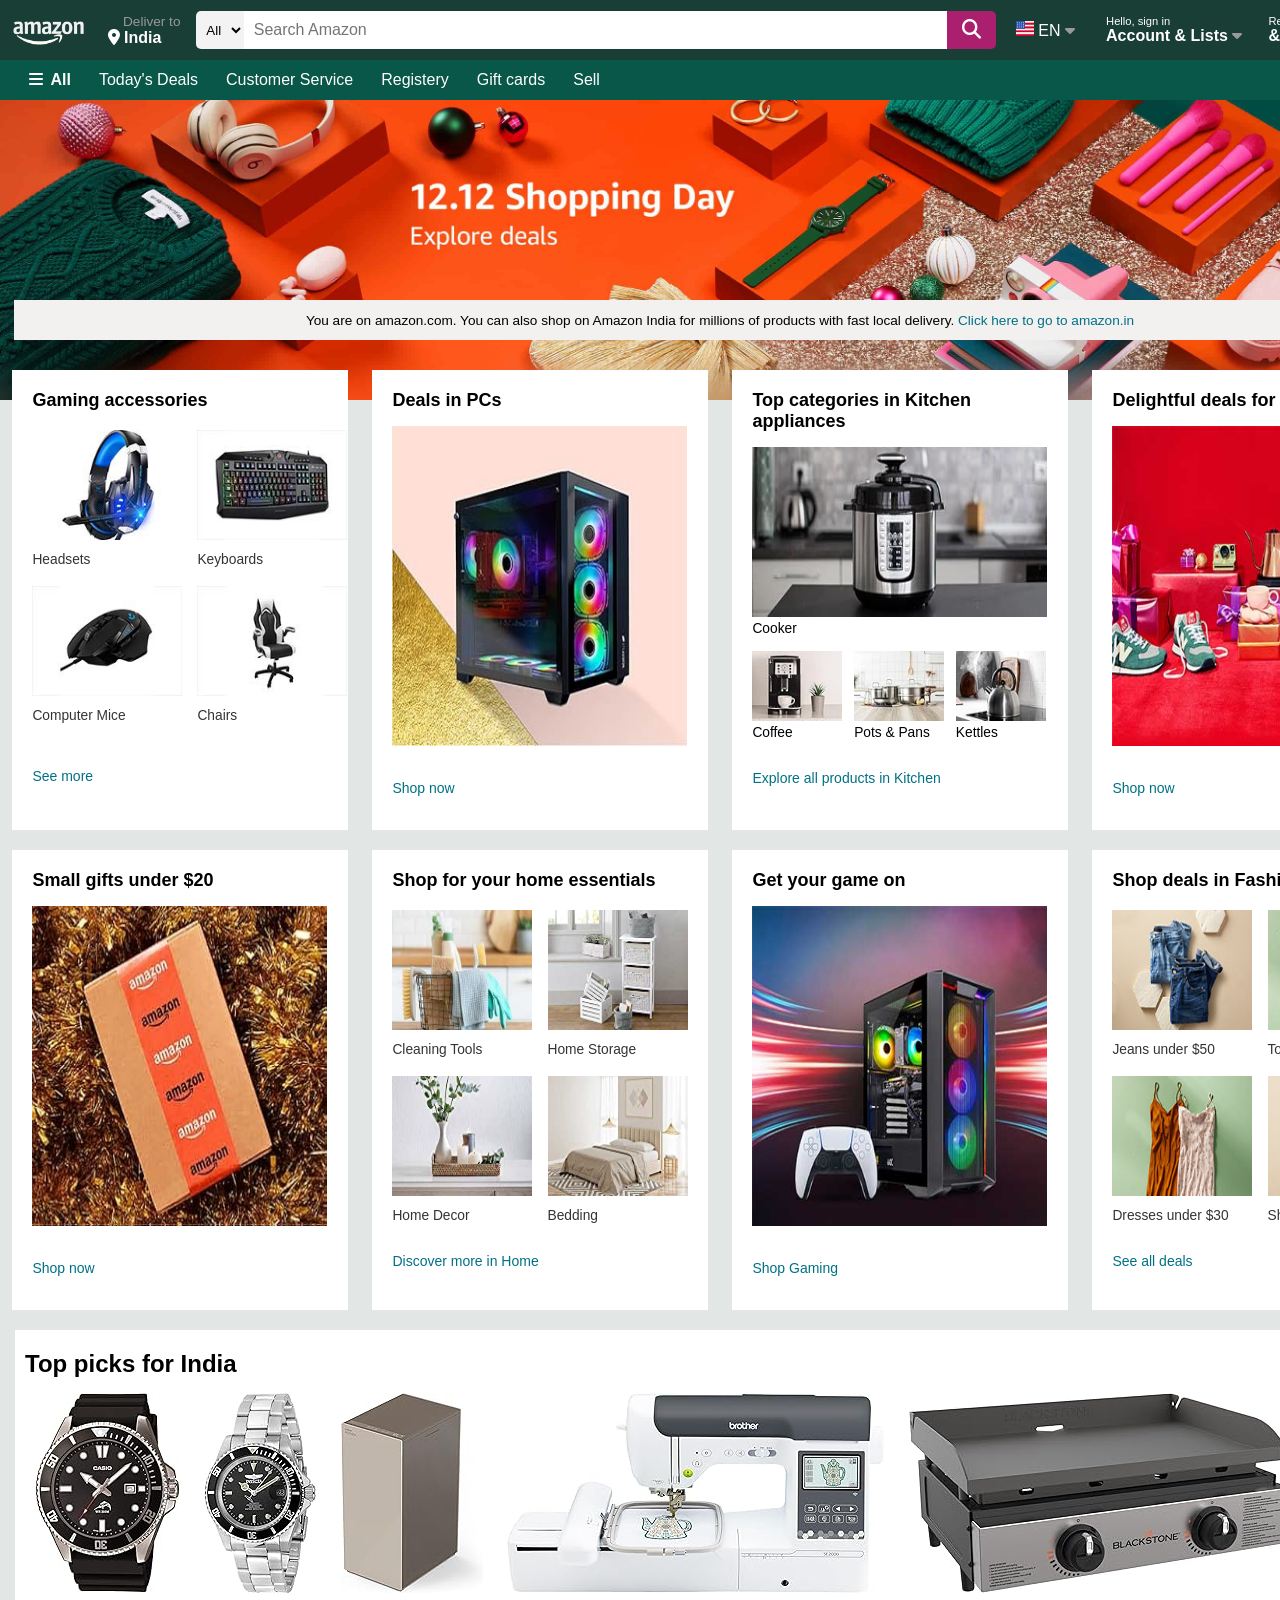
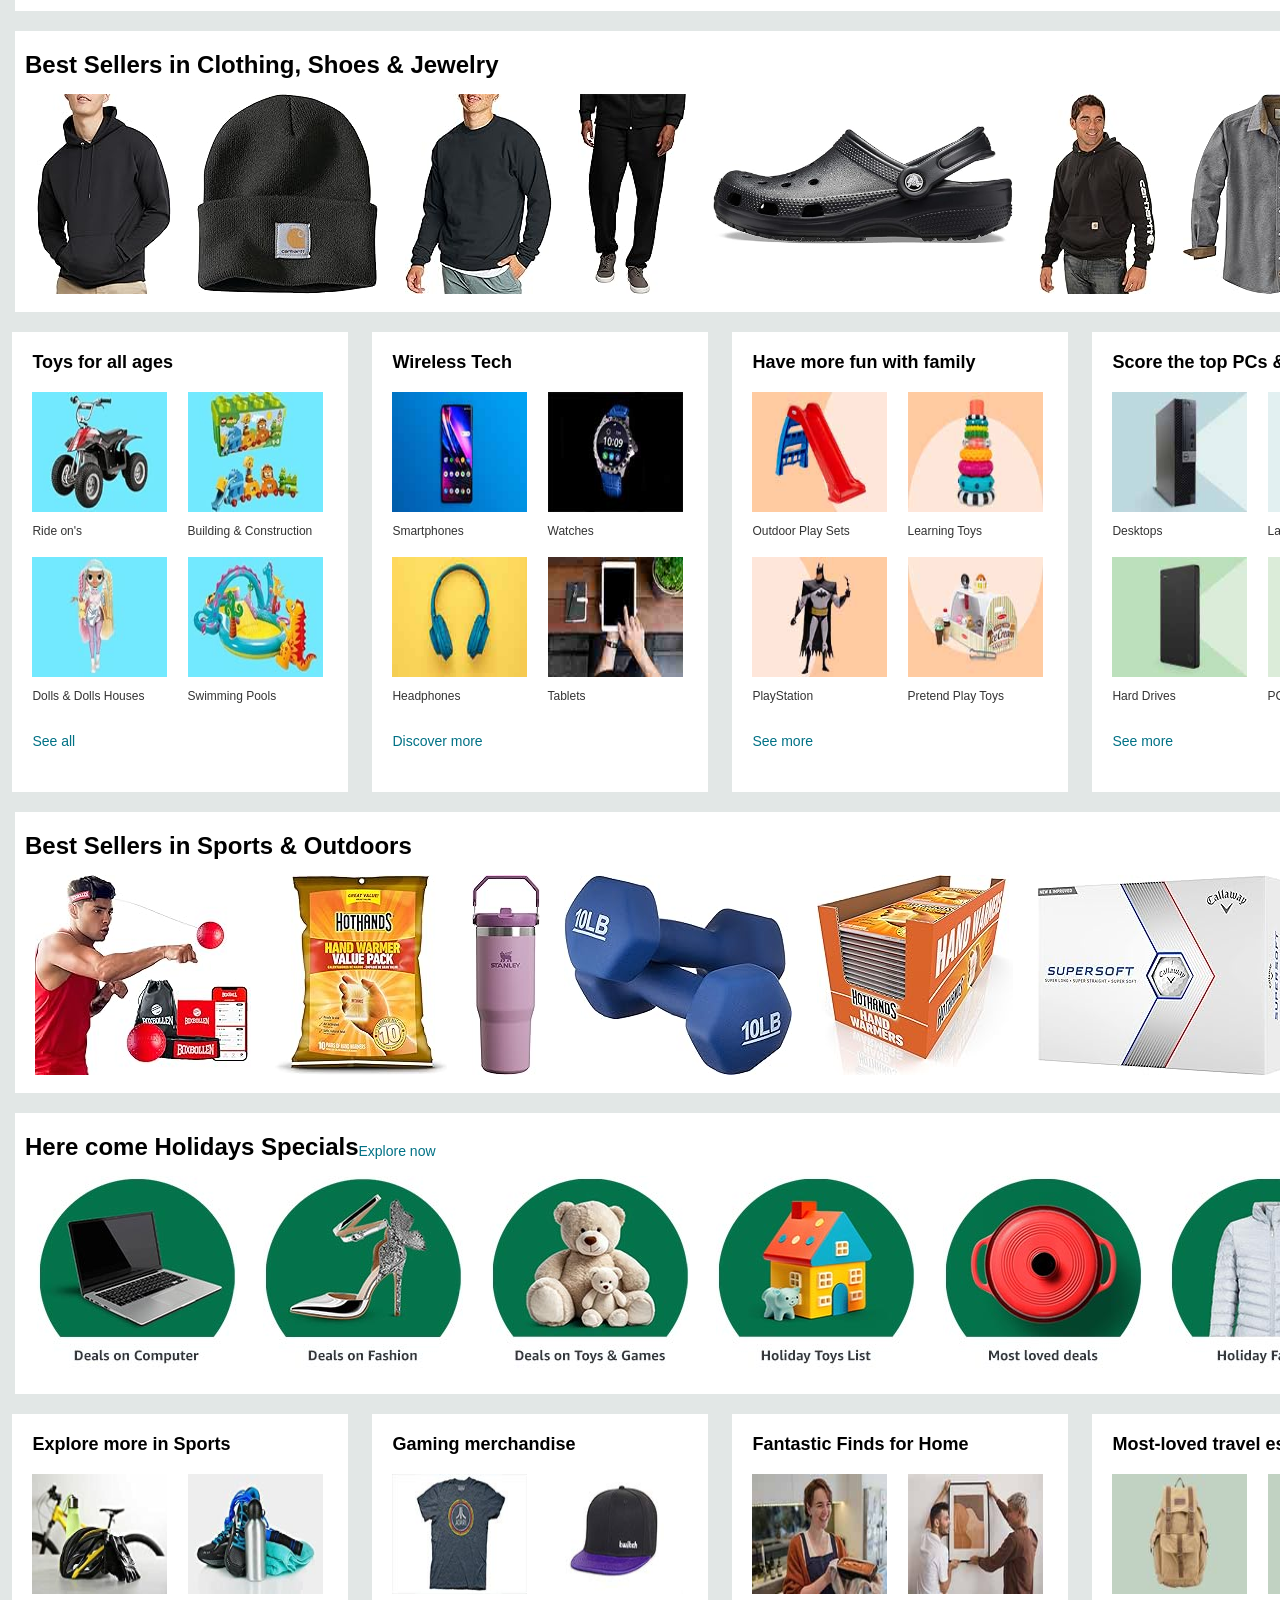
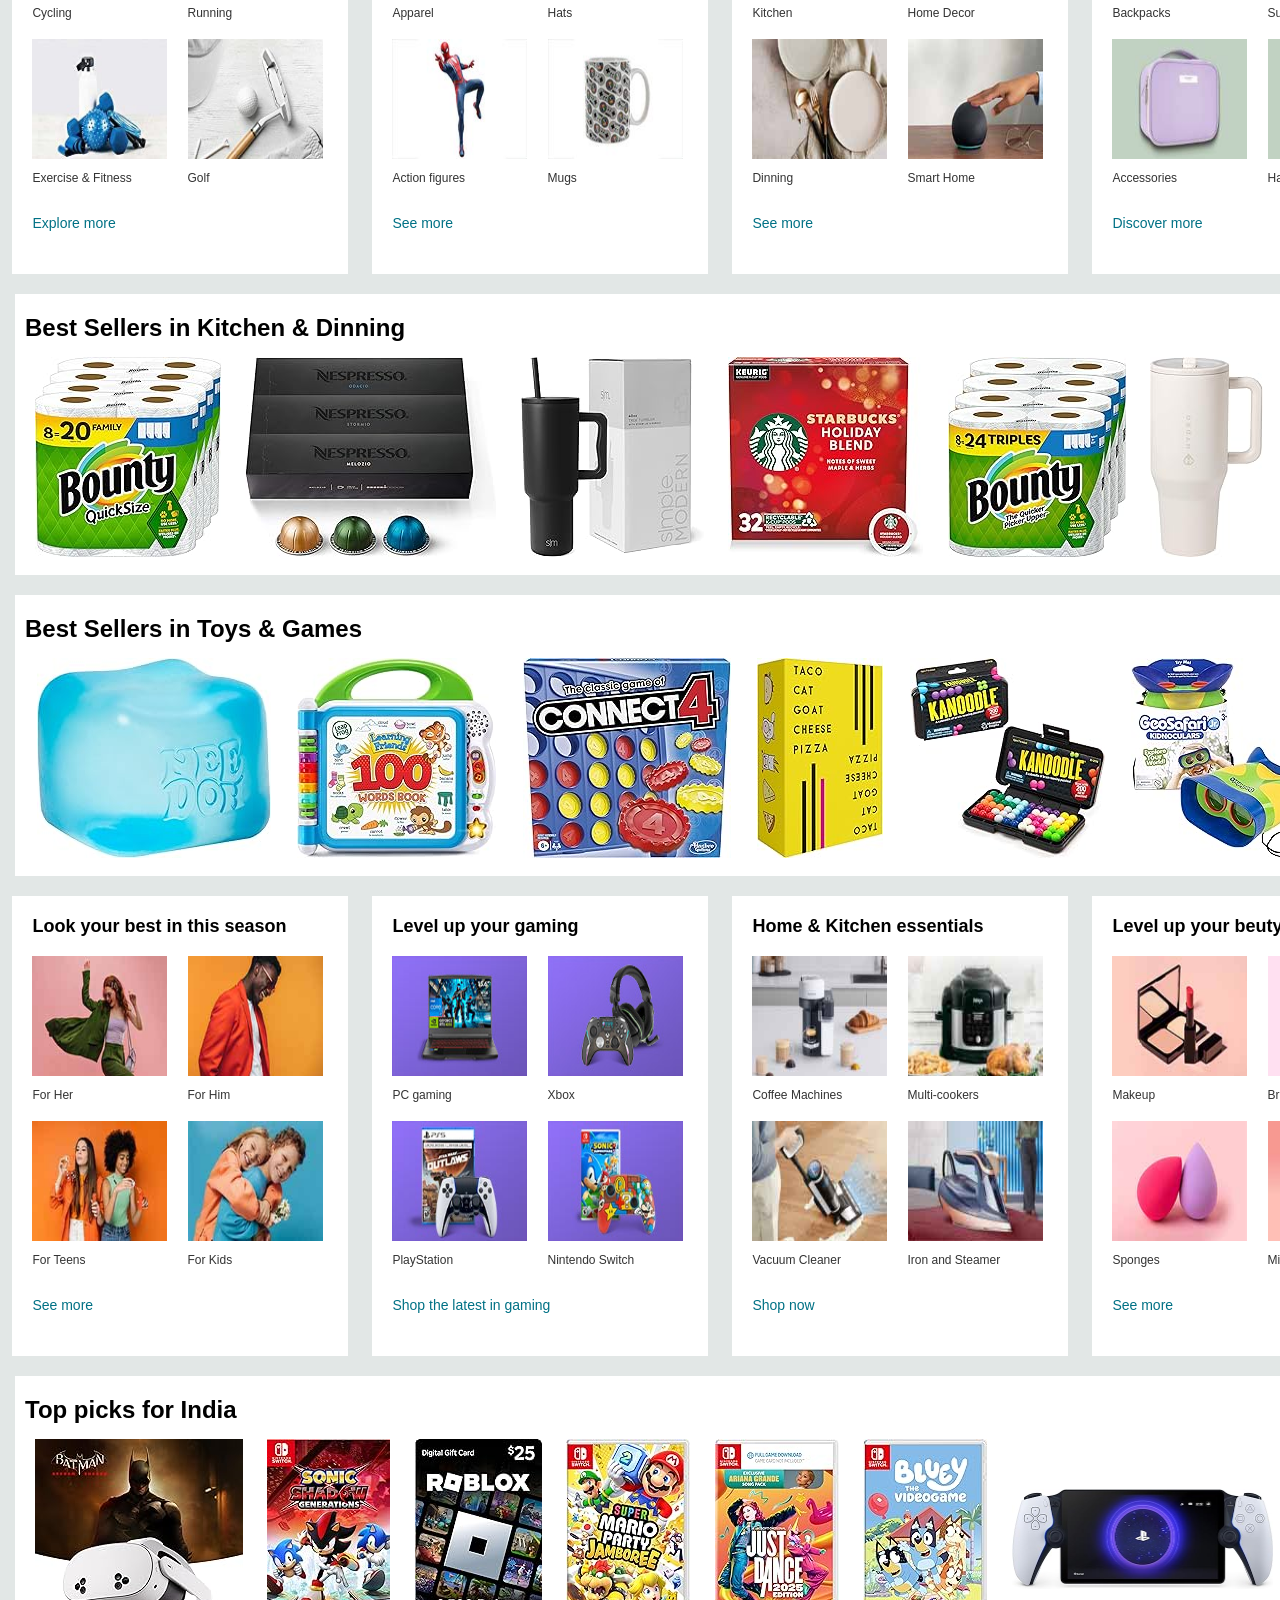
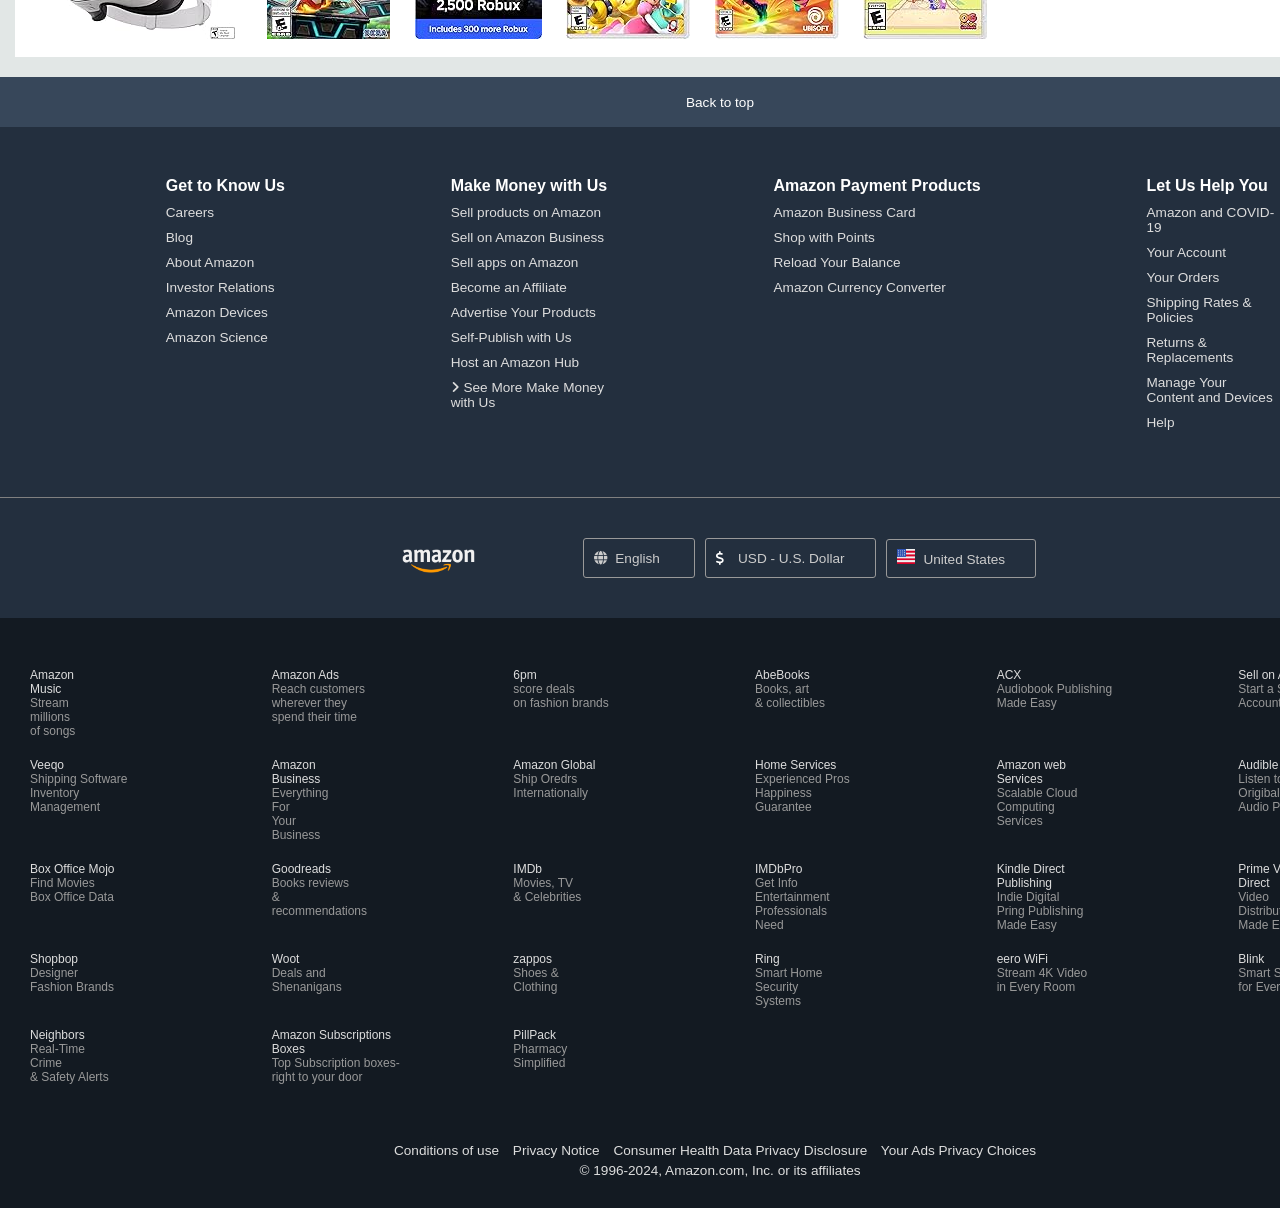
==== commit a493f538: "Add images" ====
--- a/index.html
+++ b/index.html
@@ -11,7 +11,7 @@
     <header>
         <div class="navbar">
             <div class="nav_logo border" >
-                <img src="Amazon/Images/amazon_logo.png" alt="Amazon Logo">
+                <img src="amazon_logo.png" alt="Amazon Logo">
             </div>
             <div class="nav-add border">
                 <p class="nav-first">Deliver to</p>
@@ -28,7 +28,7 @@
                 <i class="fa-solid fa-magnifying-glass"></i>
             </div>
             <div class="stateops border">
-                <span class="united-states"><img src="Amazon/Images/united_states.png" alt="united-states"> </span>
+                <span class="united-states"><img src="united_states.png" alt="united-states"> </span>
                 <span>EN</span>
                 <span><i class="fa-solid fa-caret-down"></i></span>
             </div>
@@ -63,25 +63,25 @@
                 </div>
             </div>
     </header>
-    <div class="container">
-        <div class="shopsec1">
-            <div class="box1">
-                <h2>Gaming accessories</h2>
-                <div class="accessories-grid">
-                    <div class="item">
-                        <img src="Amazon/Images/headsets.png" alt="headsets">
-                        <p>Headsets</p>
-                    </div>
-                    <div class="item">
-                        <img src="Amazon/Images/keyboards.png" alt="keyboards">
+        <div class="container">
+            <div class="shopsec1">
+                <div class="box1">
+                    <h2>Gaming accessories</h2>
+                    <div class="accessories-grid">
+                        <div class="item">
+                            <img src="headsets.png" alt="headsets">
+                            <p>Headsets</p>
+                        </div>
+                    <div class="item">
+                        <img src="keyboards.png" alt="keyboards">
                         <p>Keyboards</p>
                     </div>
                     <div class="item">
-                        <img src="Amazon/Images/computer_mice.png" alt="computer_mice">
+                        <img src="computer_mice.png" alt="computer_mice">
                         <p>Computer Mice</p>
                     </div>
                     <div class="item">
-                        <img src="Amazon/Images/chair.png" alt="chair">
+                        <img src="chair.png" alt="chair">
                         <p>Chairs</p>
                     </div>
                 </div>
@@ -90,7 +90,7 @@
             <div class="box2">
                 <h2>Deals in PCs</h2>
                 <div class="item2">
-                    <img src="Amazon/Images/PC.jpg" alt="PC">
+                    <img src="PC.jpg" alt="PC">
                 </div>
                 <a href="#" class="see-more">Shop now</a>
             </div>
@@ -98,20 +98,20 @@
                 <h2>Top categories in Kitchen appliances</h2>
                 <div class="item3">
                     <div class="i3first">
-                        <img src="Amazon/Images/cooker.jpg" alt="cooker">
+                        <img src="cooker.jpg" alt="cooker">
                         <p>Cooker</p>
                     </div>
                     <div class="i3sec accessories-grid2">
                         <div class="grid-item">
-                            <img src="Amazon/Images/coffee.jpg" alt="coffee">
+                            <img src="coffee.jpg" alt="coffee">
                             <p>Coffee</p>
                         </div>
                         <div class="grid-item">
-                            <img src="Amazon/Images/pots&pans.jpg" alt="pots&pans">
+                            <img src="pots&pans.jpg" alt="pots&pans">
                             <p>Pots & Pans</p>
                         </div>
                         <div class="grid-item">
-                            <img src="Amazon/Images/kettles.jpg" alt="kettles">
+                            <img src="kettles.jpg" alt="kettles">
                             <p>Kettles</p>
                         </div>
                     </div>
@@ -121,14 +121,14 @@
             <div class="box4">
                 <h2>Delightful deals for everyone</h2>
                 <div class="item4">
-                    <img src="Amazon/Images/delightful.jpg" alt="Delightful deals">
+                    <img src="delightful.jpg" alt="Delightful deals">
                 </div>
                 <a href="#" class="see-more">Shop now</a>
             </div>
             <div class="box5">
                 <h2>Small gifts under $20</h2>
                 <div class="item5">
-                    <img src="Amazon/Images/gift.jpg" alt="Small Gift">
+                    <img src="gift.jpg" alt="Small Gift">
                 </div>
                 <a href="#" class="see-more">Shop now</a>
             </div>
@@ -136,19 +136,19 @@
                 <h2>Shop for your home essentials</h2>
                 <div class="accessories-grid">
                     <div class="item">
-                        <img src="Amazon/Images/cleaningtools.jpg" alt="Cleaning Tools">
+                        <img src="cleaningtools.jpg" alt="Cleaning Tools">
                         <p>Cleaning Tools</p>
                     </div>
                     <div class="item">
-                        <img src="Amazon/Images/homestorage.jpg" alt="Home Storage">
+                        <img src="homestorage.jpg" alt="Home Storage">
                         <p>Home Storage</p>
                     </div>
                     <div class="item">
-                        <img src="Amazon/Images/homedecor.jpg" alt="Home Decor">
+                        <img src="homedecor.jpg" alt="Home Decor">
                         <p>Home Decor</p>
                     </div>
                     <div class="item">
-                        <img src="Amazon/Images/bedding.jpg" alt="Bedding">
+                        <img src="bedding.jpg" alt="Bedding">
                         <p>Bedding</p>
                     </div>
                 </div>
@@ -157,7 +157,7 @@
             <div class="box7">
                 <h2>Get your game on</h2>
                 <div class="item5">
-                    <img src="Amazon/Images/gaming.jpg" alt="Game">
+                    <img src="gaming.jpg" alt="Game">
                 </div>
                 <a href="#" class="see-more">Shop Gaming</a>
             </div>
@@ -165,19 +165,19 @@
                 <h2>Shop deals in Fashion</h2>
                 <div class="accessories-grid">
                     <div class="item">
-                        <img src="Amazon/Images/jeans.png" alt="Jeans">
+                        <img src="jeans.png" alt="Jeans">
                         <p>Jeans under $50</p>
                     </div>
                     <div class="item">
-                        <img src="Amazon/Images/tops.png" alt="Tops">
+                        <img src="tops.png" alt="Tops">
                         <p>Tops under $25</p>
                     </div>
                     <div class="item">
-                        <img src="Amazon/Images/dresses.png" alt="Dresses">
+                        <img src="dresses.png" alt="Dresses">
                         <p>Dresses under $30</p>
                     </div>
                     <div class="item">
-                        <img src="Amazon/Images/shoes.png" alt="Shoes">
+                        <img src="shoes.png" alt="Shoes">
                         <p>Shoes under $50</p>
                     </div>
                 </div>
@@ -187,115 +187,114 @@
                 <h2>Shop gifts by recipient</h2>
                 <div class="accessories-grid">
                     <div class="item">
-                        <img src="Amazon/Images/gift1.jpg" alt="gift">
+                        <img src="gift1.jpg" alt="gift">
                         <p>For him</p>
                     </div>
                     <div class="item">
-                        <img src="Amazon/Images/gift2.jpg" alt="gift">
+                        <img src="gift2.jpg" alt="gift">
                         <p>For her</p>
                     </div>
                     <div class="item">
-                        <img src="Amazon/Images/gift3.jpg" alt="gift">
+                        <img src="gift3.jpg" alt="gift">
                         <p>For kids</p>
                     </div>
                     <div class="item">
-                        <img src="Amazon/Images/gift4.jpg" alt="gift">
+                        <img src="gift4.jpg" alt="gift">
                         <p>For teens</p>
                     </div>
                 </div>
                 <a href="#" class="see-more">Shop all gifts</a>
             </div>
-        </div>
-    <!-- </div> -->
         </div>
         <div class="shopsec2">
             <div class="s2first">
                 <h2>Top picks for India</h2>
-                <img src="Amazon/Images/i1.png">
-                <img src="Amazon/Images/i2.png">
-                <img src="Amazon/Images/i3.png">
-                <img src="Amazon/Images/i4.png">
-                <img src="Amazon/Images/i5.png">
-                <img src="Amazon/Images/i6.png">
-                <img src="Amazon/Images/i7.png">
-                <img src="Amazon/Images/i8.jpg">
-                <img src="Amazon/Images/i9.jpg">
-                <img src="Amazon/Images/i10.jpg">
-                <img src="Amazon/Images/i11.jpg">
-                <img src="Amazon/Images/i12.jpg">
-                <img src="Amazon/Images/i13.jpg">
-                <img src="Amazon/Images/i14.jpg">
-                <img src="Amazon/Images/i15.jpg">
-                <img src="Amazon/Images/i16.jpg">
-                <img src="Amazon/Images/i17.jpg">
-                <img src="Amazon/Images/i18.jpg">
-                <img src="Amazon/Images/i19.jpg">
-                <img src="Amazon/Images/i20.jpg">
-                <img src="Amazon/Images/i21.jpg">
-                <img src="Amazon/Images/i22.jpg">
-                <img src="Amazon/Images/i23.jpg">
-                <img src="Amazon/Images/i24.jpg">
-                <img src="Amazon/Images/i25.jpg">
-                <img src="Amazon/Images/i26.jpg">
-                <img src="Amazon/Images/i27.jpg">
-                <img src="Amazon/Images/i28.jpg">
-                <img src="Amazon/Images/i29.jpg">
-                <img src="Amazon/Images/i31.jpg">
-                <img src="Amazon/Images/i32.jpg">
-                <img src="Amazon/Images/i33.jpg">
-                <img src="Amazon/Images/i34.jpg">
+                <img src="i1.png">
+                <img src="i2.png">
+                <img src="i3.png">
+                <img src="i4.png">
+                <img src="i5.png">
+                <img src="i6.png">
+                <img src="i7.png">
+                <img src="i8.jpg">
+                <img src="i9.jpg">
+                <img src="i10.jpg">
+                <img src="i11.jpg">
+                <img src="i12.jpg">
+                <img src="i13.jpg">
+                <img src="i14.jpg">
+                <img src="i15.jpg">
+                <img src="i16.jpg">
+                <img src="i17.jpg">
+                <img src="i18.jpg">
+                <img src="i19.jpg">
+                <img src="i20.jpg">
+                <img src="i21.jpg">
+                <img src="i22.jpg">
+                <img src="i23.jpg">
+                <img src="i24.jpg">
+                <img src="i25.jpg">
+                <img src="i26.jpg">
+                <img src="i27.jpg">
+                <img src="i28.jpg">
+                <img src="i29.jpg">
+                <img src="i31.jpg">
+                <img src="i32.jpg">
+                <img src="i33.jpg">
+                <img src="i34.jpg">
+                
             </div>
             <div class="s2second">
                 <h2>Best Sellers in Clothing, Shoes & Jewelry</h2>
-                <img src="Amazon/Images/j1.png">
-                <img src="Amazon/Images/j2.png">
-                <img src="Amazon/Images/j3.png">
-                <img src="Amazon/Images/j4.png">
-                <img src="Amazon/Images/j5.png" style="width: 300px; margin-bottom: 50px;">
-                <img src="Amazon/Images/j6.png">
-                <img src="Amazon/Images/j7.png">
-                <img src="Amazon/Images/j8.png">
-                <img src="Amazon/Images/j9.jpg">
-                <img src="Amazon/Images/j10.jpg">
-                <img src="Amazon/Images/j11.jpg">
-                <img src="Amazon/Images/j12.jpg">
-                <img src="Amazon/Images/j13.jpg">
-                <img src="Amazon/Images/j14.jpg">
-                <img src="Amazon/Images/j15.jpg">
-                <img src="Amazon/Images/j16.jpg">
-                <img src="Amazon/Images/j17.jpg">
-                <img src="Amazon/Images/j18.jpg">
-                <img src="Amazon/Images/j19.jpg">
-                <img src="Amazon/Images/j20.jpg">
-                <img src="Amazon/Images/j21.jpg">
-                <img src="Amazon/Images/j22.jpg">
-                <img src="Amazon/Images/j23.jpg">
-                <img src="Amazon/Images/j24.jpg">
-                <img src="Amazon/Images/j25.jpg">
-                <img src="Amazon/Images/j26.jpg">
-                <img src="Amazon/Images/j27.jpg">
-                <img src="Amazon/Images/j28.jpg">
-            </div>
-        </div>
-        
+                <img src="j1.png">
+                <img src="j2.png">
+                <img src="j3.png">
+                <img src="j4.png">
+                <img src="j5.png" style="width: 300px; margin-bottom: 50px;">
+                <img src="j6.png">
+                <img src="j7.png">
+                <img src="j8.png">
+                <img src="j9.jpg">
+                <img src="j10.jpg">
+                <img src="j11.jpg">
+                <img src="j12.jpg">
+                <img src="j13.jpg">
+                <img src="j14.jpg">
+                <img src="j15.jpg">
+                <img src="j16.jpg">
+                <img src="j17.jpg">
+                <img src="j18.jpg">
+                <img src="j19.jpg">
+                <img src="j20.jpg">
+                <img src="j21.jpg">
+                <img src="j22.jpg">
+                <img src="j23.jpg">
+                <img src="j24.jpg">
+                <img src="j25.jpg">
+                <img src="j26.jpg">
+                <img src="j27.jpg">
+                <img src="j28.jpg">
+
+            </div>
+        </div>
         <div class="shopsec3">
             <div class="box1">
                 <h2>Toys for all ages</h2>
                 <div class="accessories-grid">
                     <div class="item">
-                        <img src="Amazon/Images/bike.png" alt="bike">
+                        <img src="bike.png" alt="bike">
                         <p>Ride on's</p>
                     </div>
                     <div class="item">
-                        <img src="Amazon/Images/build.png" alt="Build & construct">
+                        <img src="build.png" alt="Build & construct">
                         <p>Building & Construction</p>
                     </div>
                     <div class="item">
-                        <img src="Amazon/Images/dolls.png" alt="Dolls">
+                        <img src="dolls.png" alt="Dolls">
                         <p>Dolls & Dolls Houses</p>
                     </div>
                     <div class="item">
-                        <img src="Amazon/Images/swimmingpool.png" alt="swimming pool">
+                        <img src="swimmingpool.png" alt="swimming pool">
                         <p>Swimming Pools</p>
                     </div>
                 </div>
@@ -305,19 +304,19 @@
                 <h2>Wireless Tech</h2>
                 <div class="accessories-grid">
                     <div class="item">
-                        <img src="Amazon/Images/smartphone.png" alt="smartphone">
+                        <img src="smartphone.png" alt="smartphone">
                         <p>Smartphones</p>
                     </div>
                     <div class="item">
-                        <img src="Amazon/Images/watches.png" alt="watches">
+                        <img src="watches.png" alt="watches">
                         <p>Watches</p>
                     </div>
                     <div class="item">
-                        <img src="Amazon/Images/headphones.png" alt="headphones">
+                        <img src="headphones.png" alt="headphones">
                         <p>Headphones</p>
                     </div>
                     <div class="item">
-                        <img src="Amazon/Images/tablets.png" alt="tablets">
+                        <img src="tablets.png" alt="tablets">
                         <p>Tablets</p>
                     </div>
                 </div>
@@ -327,19 +326,19 @@
                 <h2>Have more fun with family</h2>
                 <div class="accessories-grid">
                     <div class="item">
-                        <img src="Amazon/Images/toy1.png" alt="toy">
+                        <img src="toy1.png" alt="toy">
                         <p>Outdoor Play Sets</p>
                     </div>
                     <div class="item">
-                        <img src="Amazon/Images/toy2.png" alt="toy">
+                        <img src="toy2.png" alt="toy">
                         <p>Learning Toys</p>
                     </div>
                     <div class="item">
-                        <img src="Amazon/Images/toy3.png" alt="toy">
+                        <img src="toy3.png" alt="toy">
                         <p>PlayStation</p>
                     </div>
                     <div class="item">
-                        <img src="Amazon/Images/toy4.png" alt="toy">
+                        <img src="toy4.png" alt="toy">
                         <p>Pretend Play Toys</p>
                     </div>
                 </div>
@@ -349,347 +348,346 @@
                 <h2>Score the top PCs & Accessories</h2>
                 <div class="accessories-grid">
                     <div class="item">
-                        <img src="Amazon/Images/pc1.png" alt="Pc accessories">
+                        <img src="pc1.png" alt="Pc accessories">
                         <p>Desktops</p>
                     </div>
                     <div class="item">
-                        <img src="Amazon/Images/pc2.png" alt="Pc accessories">
+                        <img src="pc2.png" alt="Pc accessories">
                         <p>Laptops</p>
                     </div>
                     <div class="item">
-                        <img src="Amazon/Images/pc3.png" alt="Pc accessories">
+                        <img src="pc3.png" alt="Pc accessories">
                         <p>Hard Drives</p>
                     </div>
                     <div class="item">
-                        <img src="Amazon/Images/pc4.png" alt="Pc accessories">
+                        <img src="pc4.png" alt="Pc accessories">
                         <p>PC Accessories</p>
                     </div>
                 </div>
                 <a href="#" class="see-more">See more</a>
             </div>
         </div>
-        
+
         <div class="shopsec2">
             <div class="s2first">
                 <h2>Best Sellers in Sports & Outdoors</h2>
-                <img src="Amazon/Images/sport1.jpg">
-                <img src="Amazon/Images/sport2.jpg">
-                <img src="Amazon/Images/sport3.jpg">
-                <img src="Amazon/Images/sport4.jpg">
-                <img src="Amazon/Images/sport5.jpg">
-                <img src="Amazon/Images/sport6.jpg">
-                <img src="Amazon/Images/sport7.jpg">
-                <img src="Amazon/Images/sport8.jpg">
-                <img src="Amazon/Images/sport9.jpg">
-                <img src="Amazon/Images/sport10.jpg">
-                <img src="Amazon/Images/sport11.jpg">
-                <img src="Amazon/Images/sport12.jpg">
-                <img src="Amazon/Images/sport13.jpg">
-                <img src="Amazon/Images/sport14.jpg">
-                <img src="Amazon/Images/sport15.jpg">
-                <img src="Amazon/Images/sport16.jpg">
-                <img src="Amazon/Images/sport17.jpg">
-                <img src="Amazon/Images/sport18.jpg">
-                <img src="Amazon/Images/sport19.jpg">
-                <img src="Amazon/Images/sport20.jpg">
-                <img src="Amazon/Images/sport21.jpg">
-                <img src="Amazon/Images/sport22.jpg">
-                <img src="Amazon/Images/sport23.jpg">
-                <img src="Amazon/Images/sport24.jpg">
-                <img src="Amazon/Images/sport25.jpg">
-                <img src="Amazon/Images/sport26.jpg">
+                <img src="sport1.jpg">
+                <img src="sport2.jpg">
+                <img src="sport3.jpg">
+                <img src="sport4.jpg">
+                <img src="sport5.jpg">
+                <img src="sport6.jpg">
+                <img src="sport7.jpg">
+                <img src="sport8.jpg">
+                <img src="sport9.jpg">
+                <img src="sport10.jpg">
+                <img src="sport11.jpg">
+                <img src="sport12.jpg">
+                <img src="sport13.jpg">
+                <img src="sport14.jpg">
+                <img src="sport15.jpg">
+                <img src="sport16.jpg">
+                <img src="sport17.jpg">
+                <img src="sport18.jpg">
+                <img src="sport19.jpg">
+                <img src="sport20.jpg">
+                <img src="sport21.jpg">
+                <img src="sport22.jpg">
+                <img src="sport23.jpg">
+                <img src="sport24.jpg">
+                <img src="sport25.jpg">
+                <img src="sport26.jpg">
             </div>
             <div class="s2second">
                 <div class="h2">
                     <h2>Here come Holidays Specials</h2>
                     <a href="#" class="see-more">Explore now</a>
                 </div>
-                <img src="Amazon/Images/holiday1.jpg">
-                <img src="Amazon/Images/holiday2.jpg">
-                <img src="Amazon/Images/holiday3.jpg">
-                <img src="Amazon/Images/holiday4.jpg">
-                <img src="Amazon/Images/holiday5.jpg">
-                <img src="Amazon/Images/holiday6.jpg">
-                <img src="Amazon/Images/holiday7.jpg">
-                <img src="Amazon/Images/holiday8.jpg">
-                <img src="Amazon/Images/holiday9.jpg">
-                <img src="Amazon/Images/holiday10.jpg">
-                <img src="Amazon/Images/holiday11.jpg">
-            </div>
-        </div>
-        
-        <div class="shopsec3">
-            <div class="box1">
-                <h2>Explore more in Sports</h2>
-                <div class="accessories-grid">
-                    <div class="item">
-                        <img src="Amazon/Images/s1.jpg" alt="Cycling">
-                        <p>Cycling</p>
-                    </div>
-                    <div class="item">
-                        <img src="Amazon/Images/s2.jpg" alt="Running">
-                        <p>Running</p>
-                    </div>
-                    <div class="item">
-                        <img src="Amazon/Images/s3.jpg" alt="Exercise">
-                        <p>Exercise & Fitness</p>
-                    </div>
-                    <div class="item">
-                        <img src="Amazon/Images/s4.jpg" alt="Golf">
-                        <p>Golf</p>
-                    </div>
-                </div>
-                <a href="#" class="see-more">Explore more</a>
-            </div>
-            <div class="box2">
-                <h2>Gaming merchandise</h2>
-                <div class="accessories-grid">
-                    <div class="item">
-                        <img src="Amazon/Images/g1.jpg" alt="Apparel">
-                        <p>Apparel</p>
-                    </div>
-                    <div class="item">
-                        <img src="Amazon/Images/g2.jpg" alt="Hats">
-                        <p>Hats</p>
-                    </div>
-                    <div class="item">
-                        <img src="Amazon/Images/g3.jpg" alt="Action figures">
-                        <p>Action figures</p>
-                    </div>
-                    <div class="item">
-                        <img src="Amazon/Images/g4.jpg" alt="Mugs">
-                        <p>Mugs</p>
-                    </div>
-                </div>
-                <a href="#" class="see-more">See more</a>
-            </div>
-            <div class="box3">
-                <h2>Fantastic Finds for Home</h2>
-                <div class="accessories-grid">
-                    <div class="item">
-                        <img src="Amazon/Images/h1.jpg" alt="Kitchen">
-                        <p>Kitchen</p>
-                    </div>
-                    <div class="item">
-                        <img src="Amazon/Images/h2.jpg" alt="Home decor">
-                        <p>Home Decor</p>
-                    </div>
-                    <div class="item">
-                        <img src="Amazon/Images/h3.jpg" alt="Dinning">
-                        <p>Dinning</p>
-                    </div>
-                    <div class="item">
-                        <img src="Amazon/Images/h4.jpg" alt="Smart home">
-                        <p>Smart Home</p>
-                    </div>
-                </div>
-                <a href="#" class="see-more">See more</a>
-            </div>
-            <div class="box4">
-                <h2>Most-loved travel essentials</h2>
-                <div class="accessories-grid">
-                    <div class="item">
-                        <img src="Amazon/Images/t1.jpg" alt="Backpacks">
-                        <p>Backpacks</p>
-                    </div>
-                    <div class="item">
-                        <img src="Amazon/Images/t2.jpg" alt="Suitcases">
-                        <p>Suitcases</p>
-                    </div>
-                    <div class="item">
-                        <img src="Amazon/Images/t3.jpg" alt="Accessories">
-                        <p>Accessories</p>
-                    </div>
-                    <div class="item">
-                        <img src="Amazon/Images/t4.jpg" alt="Handbags">
-                        <p>Handbags</p>
-                    </div>
-                </div>
-                <a href="#" class="see-more">Discover more</a>
-            </div>
-        </div>
-        
-        <div class="shopsec2">
-            <div class="s2first">
-                <h2>Best Sellers in Kitchen & Dining</h2>
-                <img src="Amazon/Images/k1.jpg">
-                <img src="Amazon/Images/k2.jpg">
-                <img src="Amazon/Images/k3.jpg">
-                <img src="Amazon/Images/k4.jpg">
-                <img src="Amazon/Images/k5.jpg">
-                <img src="Amazon/Images/k6.jpg">
-                <img src="Amazon/Images/k7.jpg">
-                <img src="Amazon/Images/k8.jpg">
-                <img src="Amazon/Images/k9.jpg">
-                <img src="Amazon/Images/k10.jpg">
-                <img src="Amazon/Images/k11.jpg">
-                <img src="Amazon/Images/k12.jpg">
-                <img src="Amazon/Images/k13.jpg">
-                <img src="Amazon/Images/k14.jpg">
-                <img src="Amazon/Images/k15.jpg">
-                <img src="Amazon/Images/k16.jpg">
-                <img src="Amazon/Images/k17.jpg">
-                <img src="Amazon/Images/k18.jpg">
-                <img src="Amazon/Images/k19.jpg">
-                <img src="Amazon/Images/k20.jpg">
-                <img src="Amazon/Images/k21.jpg">
-                <img src="Amazon/Images/k22.jpg">
-                <img src="Amazon/Images/k23.jpg">
-                <img src="Amazon/Images/k24.jpg">
-                <img src="Amazon/Images/k25.jpg">
-                <img src="Amazon/Images/k26.jpg">
-                <img src="Amazon/Images/k27.jpg">
-            </div>
-        
-            <div class="s2second">
-                <h2>Best Sellers in Toys & Games</h2>
-                <img src="Amazon/Images/tg1.jpg">
-                <img src="Amazon/Images/tg2.jpg">
-                <img src="Amazon/Images/tg3.jpg">
-                <img src="Amazon/Images/tg4.jpg">
-                <img src="Amazon/Images/tg5.jpg">
-                <img src="Amazon/Images/tg6.jpg">
-                <img src="Amazon/Images/tg7.jpg">
-                <img src="Amazon/Images/tg8.jpg">
-                <img src="Amazon/Images/tg9.jpg">
-                <img src="Amazon/Images/tg10.jpg">
-                <img src="Amazon/Images/tg11.jpg">
-                <img src="Amazon/Images/tg12.jpg">
-                <img src="Amazon/Images/tg13.jpg">
-                <img src="Amazon/Images/tg14.jpg">
-                <img src="Amazon/Images/tg15.jpg">
-                <img src="Amazon/Images/tg16.jpg">
-                <img src="Amazon/Images/tg17.jpg">
-                <img src="Amazon/Images/tg18.jpg">
-                <img src="Amazon/Images/tg19.jpg">
-                <img src="Amazon/Images/tg20.jpg">
-                <img src="Amazon/Images/tg21.jpg">
-                <img src="Amazon/Images/tg22.jpg">
-                <img src="Amazon/Images/tg23.jpg">
-                <img src="Amazon/Images/tg24.jpg">
-                <img src="Amazon/Images/tg25.jpg">
-                <img src="Amazon/Images/tg26.jpg">
-                <img src="Amazon/Images/tg27.jpg">
-                <img src="Amazon/Images/tg28.jpg">
-                <img src="Amazon/Images/tg29.jpg">
-                <img src="Amazon/Images/tg30.jpg">
-                <img src="Amazon/Images/tg31.jpg">
-                <img src="Amazon/Images/tg32.jpg">
-                <img src="Amazon/Images/tg33.jpg">
-            </div>
-        </div>
-        
-        <div class="shopsec3">
-            <div class="box1">
-                <h2>Look your best in this season</h2>
-                <div class="accessories-grid">
-                    <div class="item">
-                        <img src="Amazon/Images/f1.jpg" alt="for her">
-                        <p>For Her</p>
-                    </div>
-                    <div class="item">
-                        <img src="Amazon/Images/f2.jpg" alt="for him">
-                        <p>For Him</p>
-                    </div>
-                    <div class="item">
-                        <img src="Amazon/Images/f3.jpg" alt="for teens">
-                        <p>For Teens</p>
-                    </div>
-                    <div class="item">
-                        <img src="Amazon/Images/f4.jpg" alt="for kids">
-                        <p>For Kids</p>
-                    </div>
-                </div>
-                <a href="#" class="see-more">See more</a>
-            </div>
-            <div class="box2">
-                <h2>Level up your gaming</h2>
-                <div class="accessories-grid">
-                    <div class="item">
-                        <img src="Amazon/Images/game1.jpg" alt="PC gaming">
-                        <p>PC gaming</p>
-                    </div>
-                    <div class="item">
-                        <img src="Amazon/Images/game2.jpg" alt="Xbox">
-                        <p>Xbox</p>
-                    </div>
-                    <div class="item">
-                        <img src="Amazon/Images/game3.jpg" alt="PlayStation">
-                        <p>PlayStation</p>
-                    </div>
-                    <div class="item">
-                        <img src="Amazon/Images/game4.jpg" alt="Nintendo Switch">
-                        <p>Nintendo Switch</p>
-                    </div>
-                </div>
-                <a href="#" class="see-more">Shop the latest in gaming</a>
-            </div>
-            <div class="box3">
-                <h2>Home & Kitchen essentials</h2>
-                <div class="accessories-grid">
-                    <div class="item">
-                        <img src="Amazon/Images/home1.jpg" alt="Coffee Machines">
-                        <p>Coffee Machines</p>
-                    </div>
-                    <div class="item">
-                        <img src="Amazon/Images/home2.jpg" alt="Multi-cookers">
-                        <p>Multi-cookers</p>
-                    </div>
-                    <div class="item">
-                        <img src="Amazon/Images/home3.jpg" alt="Vacuum Cleaner">
-                        <p>Vacuum Cleaner</p>
-                    </div>
-                    <div class="item">
-                        <img src="Amazon/Images/home4.jpg" alt="Iron and Steamer">
-                        <p>Iron and Steamer</p>
-                    </div>
-                </div>
-                <a href="#" class="see-more">Shop now</a>
-            </div>
-            <div class="box4">
-                <h2>Level up your beauty routine</h2>
-                <div class="accessories-grid">
-                    <div class="item">
-                        <img src="Amazon/Images/m1.jpg" alt="Makeup">
-                        <p>Makeup</p>
-                    </div>
-                    <div class="item">
-                        <img src="Amazon/Images/m2.jpg" alt="Brushes">
-                        <p>Brushes</p>
-                    </div>
-                    <div class="item">
-                        <img src="Amazon/Images/m3.jpg" alt="Sponges">
-                        <p>Sponges</p>
-                    </div>
-                    <div class="item">
-                        <img src="Amazon/Images/m4.jpg" alt="Mirrors">
-                        <p>Mirrors</p>
-                    </div>
-                </div>
-                <a href="#" class="see-more">See more</a>
-            </div>
-        </div>
-        <div class="shopsec2">
-            <div class="s2first">
-                <h2>Top picks for India</h2>
-                <img src="Amazon/Images/v1.jpg">
-                <img src="Amazon/Images/v2.jpg">
-                <img src="Amazon/Images/v3.jpg">
-                <img src="Amazon/Images/v4.jpg">
-                <img src="Amazon/Images/v5.jpg">
-                <img src="Amazon/Images/v6.jpg">
-                <img src="Amazon/Images/v8.png" style="height: 100px; margin-bottom: 50px;">
-                <img src="Amazon/Images/v9.jpg">
-                <img src="Amazon/Images/v10.jpg">
-                <img src="Amazon/Images/v11.jpg">
-                <img src="Amazon/Images/v12.jpg">
-                <img src="Amazon/Images/v13.jpg">
-                <img src="Amazon/Images/v14.jpg">
-                <img src="Amazon/Images/v7.jpg">
-                <img src="Amazon/Images/v15.jpg">
-            </div>
-        </div>
-        
+                <img src="holiday1.jpg">
+                <img src="holiday2.jpg">
+                <img src="holiday3.jpg">
+                <img src="holiday4.jpg">
+                <img src="holiday5.jpg">
+                <img src="holiday6.jpg">
+                <img src="holiday7.jpg">
+                <img src="holiday8.jpg">
+                <img src="holiday9.jpg">
+                <img src="holiday10.jpg">
+                <img src="holiday11.jpg">
+            </div>
+        </div>
+
+            <div class="shopsec3">
+                <div class="box1">
+                    <h2>Explore more in Sports</h2>
+                    <div class="accessories-grid">
+                        <div class="item">
+                            <img src="s1.jpg" alt="Cycling">
+                            <p>Cycling</p>
+                        </div>
+                        <div class="item">
+                            <img src="s2.jpg" alt="Running">
+                            <p>Running</p>
+                        </div>
+                        <div class="item">
+                            <img src="s3.jpg" alt="Exercise">
+                            <p>Exercise & Fitness</p>
+                        </div>
+                        <div class="item">
+                            <img src="s4.jpg" alt="Golf">
+                            <p>Golf</p>
+                        </div>
+                    </div>
+                    <a href="#" class="see-more">Explore more</a>
+                </div>
+                    <div class="box2">
+                        <h2>Gaming merchandise</h2>
+                        <div class="accessories-grid">
+                            <div class="item">
+                                <img src="g1.jpg" alt="Apparel">
+                                <p>Apparel</p>
+                            </div>
+                            <div class="item">
+                                <img src="g2.jpg" alt="Hats">
+                                <p>Hats</p>
+                            </div>
+                            <div class="item">
+                                <img src="g3.jpg" alt="Action figures">
+                                <p>Action figures</p>
+                            </div>
+                            <div class="item">
+                                <img src="g4.jpg" alt="Mugs">
+                                <p>Mugs</p>
+                            </div>
+                    </div>
+                    <a href="#" class="see-more">See more</a>
+                </div>
+                <div class="box3">
+                    <h2>Fantastic Finds for Home</h2>
+                    <div class="accessories-grid">
+                        <div class="item">
+                            <img src="h1.jpg" alt="Kitchen">
+                            <p>Kitchen</p>
+                        </div>
+                        <div class="item">
+                            <img src="h2.jpg" alt="Home decor">
+                            <p>Home Decor</p>
+                        </div>
+                        <div class="item">
+                            <img src="h3.jpg" alt="Dinning">
+                            <p>Dinning</p>
+                        </div>
+                        <div class="item">
+                            <img src="h4.jpg" alt="Smart home">
+                            <p>Smart Home</p>
+                        </div>
+                    </div>
+                    <a href="#" class="see-more">See more</a>
+                </div>
+                <div class="box4">
+                    <h2>Most-loved travel essentials</h2>
+                    <div class="accessories-grid">
+                        <div class="item">
+                            <img src="t1.jpg" alt="Backpacks">
+                            <p>Backpacks</p>
+                        </div>
+                        <div class="item">
+                            <img src="t2.jpg" alt="Suitcases">
+                            <p>Suitcases</p>
+                        </div>
+                        <div class="item">
+                            <img src="t3.jpg" alt="Accessories">
+                            <p>Accessories</p>
+                        </div>
+                        <div class="item">
+                            <img src="t4.jpg" alt="Handbags">
+                            <p>Handbags</p>
+                        </div>
+                    </div>
+                    <a href="#" class="see-more">Discover more</a>
+                </div>
+            </div>
+
+            <div class="shopsec2">
+                <div class="s2first">
+                    <h2>Best Sellers in Kitchen & Dinning</h2>
+                    <img src="k1.jpg">
+                    <img src="k2.jpg">
+                    <img src="k3.jpg">
+                    <img src="k4.jpg">
+                    <img src="k5.jpg">
+                    <img src="k6.jpg">
+                    <img src="k7.jpg">
+                    <img src="k8.jpg">
+                    <img src="k9.jpg">
+                    <img src="k10.jpg">
+                    <img src="k11.jpg">
+                    <img src="k12.jpg">
+                    <img src="k13.jpg">
+                    <img src="k14.jpg">
+                    <img src="k15.jpg">
+                    <img src="k16.jpg">
+                    <img src="k17.jpg">
+                    <img src="k18.jpg">
+                    <img src="k19.jpg">
+                    <img src="k20.jpg">
+                    <img src="k21.jpg">
+                    <img src="k22.jpg">
+                    <img src="k23.jpg">
+                    <img src="k24.jpg">
+                    <img src="k25.jpg">
+                    <img src="k26.jpg">
+                    <img src="k27.jpg">
+                </div>
+    
+                <div class="s2second">
+                    <h2>Best Sellers in Toys & Games</h2>
+                    <img src="tg1.jpg">
+                    <img src="tg2.jpg">
+                    <img src="tg3.jpg">
+                    <img src="tg4.jpg">
+                    <img src="tg5.jpg">
+                    <img src="tg6.jpg">
+                    <img src="tg7.jpg">
+                    <img src="tg8.jpg">
+                    <img src="tg9.jpg">
+                    <img src="tg10.jpg">
+                    <img src="tg11.jpg">
+                    <img src="tg12.jpg">
+                    <img src="tg13.jpg">
+                    <img src="tg14.jpg">
+                    <img src="tg15.jpg">
+                    <img src="tg16.jpg">
+                    <img src="tg17.jpg">
+                    <img src="tg18.jpg">
+                    <img src="tg19.jpg">
+                    <img src="tg20.jpg">
+                    <img src="tg21.jpg">
+                    <img src="tg22.jpg">
+                    <img src="tg23.jpg">
+                    <img src="tg24.jpg">
+                    <img src="tg25.jpg">
+                    <img src="tg26.jpg">
+                    <img src="tg27.jpg">
+                    <img src="tg28.jpg">
+                    <img src="tg29.jpg">
+                    <img src="tg30.jpg">
+                    <img src="tg31.jpg">
+                    <img src="tg32.jpg">
+                    <img src="tg33.jpg">
+                </div>
+            </div>
+
+            <div class="shopsec3">
+                <div class="box1">
+                    <h2>Look your best in this season</h2>
+                    <div class="accessories-grid">
+                        <div class="item">
+                            <img src="f1.jpg" alt="for her">
+                            <p>For Her</p>
+                        </div>
+                        <div class="item">
+                            <img src="f2.jpg" alt="for him">
+                            <p>For Him</p>
+                        </div>
+                        <div class="item">
+                            <img src="f3.jpg" alt="for teens">
+                            <p>For Teens</p>
+                        </div>
+                        <div class="item">
+                            <img src="f4.jpg" alt="for kids">
+                            <p>For Kids</p>
+                        </div>
+                    </div>
+                    <a href="#" class="see-more">See more</a>
+                </div>
+                    <div class="box2">
+                        <h2>Level up your gaming</h2>
+                        <div class="accessories-grid">
+                            <div class="item">
+                                <img src="game1.jpg" alt="PC gaming">
+                                <p>PC gaming</p>
+                            </div>
+                            <div class="item">
+                                <img src="game2.jpg" alt="Xbox">
+                                <p>Xbox</p>
+                            </div>
+                            <div class="item">
+                                <img src="game3.jpg" alt="PlayStation">
+                                <p>PlayStation</p>
+                            </div>
+                            <div class="item">
+                                <img src="game4.jpg" alt="Nintendo Switch">
+                                <p>Nintendo Switch</p>
+                            </div>
+                    </div>
+                    <a href="#" class="see-more">Shop the latest in gaming</a>
+                </div>
+                <div class="box3">
+                    <h2>Home & Kitchen essentials</h2>
+                    <div class="accessories-grid">
+                        <div class="item">
+                            <img src="home1.jpg" alt="Coffee Machines">
+                            <p>Coffee Machines</p>
+                        </div>
+                        <div class="item">
+                            <img src="home2.jpg" alt="Multi-cookers">
+                            <p>Multi-cookers</p>
+                        </div>
+                        <div class="item">
+                            <img src="home3.jpg" alt="Vacuum Cleaner">
+                            <p>Vacuum Cleaner</p>
+                        </div>
+                        <div class="item">
+                            <img src="home4.jpg" alt="Iron and Steamer">
+                            <p>Iron and Steamer</p>
+                        </div>
+                    </div>
+                    <a href="#" class="see-more">Shop now</a>
+                </div>
+                <div class="box4">
+                    <h2>Level up your beuty routine</h2>
+                    <div class="accessories-grid">
+                        <div class="item">
+                            <img src="m1.jpg" alt="Makeup">
+                            <p>Makeup</p>
+                        </div>
+                        <div class="item">
+                            <img src="m2.jpg" alt="Brushes">
+                            <p>Brushes</p>
+                        </div>
+                        <div class="item">
+                            <img src="m3.jpg" alt="Sponges">
+                            <p>Sponges</p>
+                        </div>
+                        <div class="item">
+                            <img src="m4.jpg" alt="Mirrors">
+                            <p>Mirrors</p>
+                        </div>
+                    </div>
+                    <a href="#" class="see-more">See more</a>
+                </div>
+            </div>
+            <div class="shopsec2">
+                <div class="s2first">
+                    <h2>Top picks for India</h2>
+                    <img src="v1.jpg">
+                    <img src="v2.jpg">
+                    <img src="v3.jpg">
+                    <img src="v4.jpg">
+                    <img src="v5.jpg">
+                    <img src="v6.jpg">
+                    <img src="v8.png" style="height: 100px; margin-bottom: 50px;">
+                    <img src="v9.jpg">
+                    <img src="v10.jpg">
+                    <img src="v11.jpg">
+                    <img src="v12.jpg">
+                    <img src="v13.jpg">
+                    <img src="v14.jpg">
+                    <img src="v7.jpg">
+                    <img src="v15.jpg">
+                </div>
+            </div>
         <div class="sign-in">
             <div class="sign">
                 <h2>See personalized recommendations</h2>
@@ -758,11 +756,11 @@
         </div>
         <div class="foot-panel3">
             <div class="logo">
-                <img src="Amazon/Images/amazon_logo2.png" alt="amazon_logo">
+                <img src="amazon_logo2.png" alt="amazon_logo">
             </div>
             <span><pre><a href="#"><i class="fa-solid fa-globe"></i>  English </i></a></pre></span>
             <span><pre><a href="#"><i class="fa-solid fa-dollar-sign" style="color: #ffffff;">  </i>  USD - U.S. Dollar</a></pre></span>
-            <pre><span class="united-states"><img src="Amazon/Images/united_states.png" alt="united-states">  <a href="#">United States</a></span></pre>
+            <pre><span class="united-states"><img src="united_states.png" alt="united-states">  <a href="#">United States</a></span></pre>
         </div>
         <div class="foot-panel4">
                 <ul class="l1">
--- a/style.css
+++ b/style.css
@@ -142,7 +142,7 @@
 /*----------Hero section-----------*/
 .herosec{
     height: 600px;
-    background-image: url(Amazon/Images/hero_img.png);
+    background-image: url(hero_img.png);
     background-size: cover;
     display: flex;
     justify-content: center;
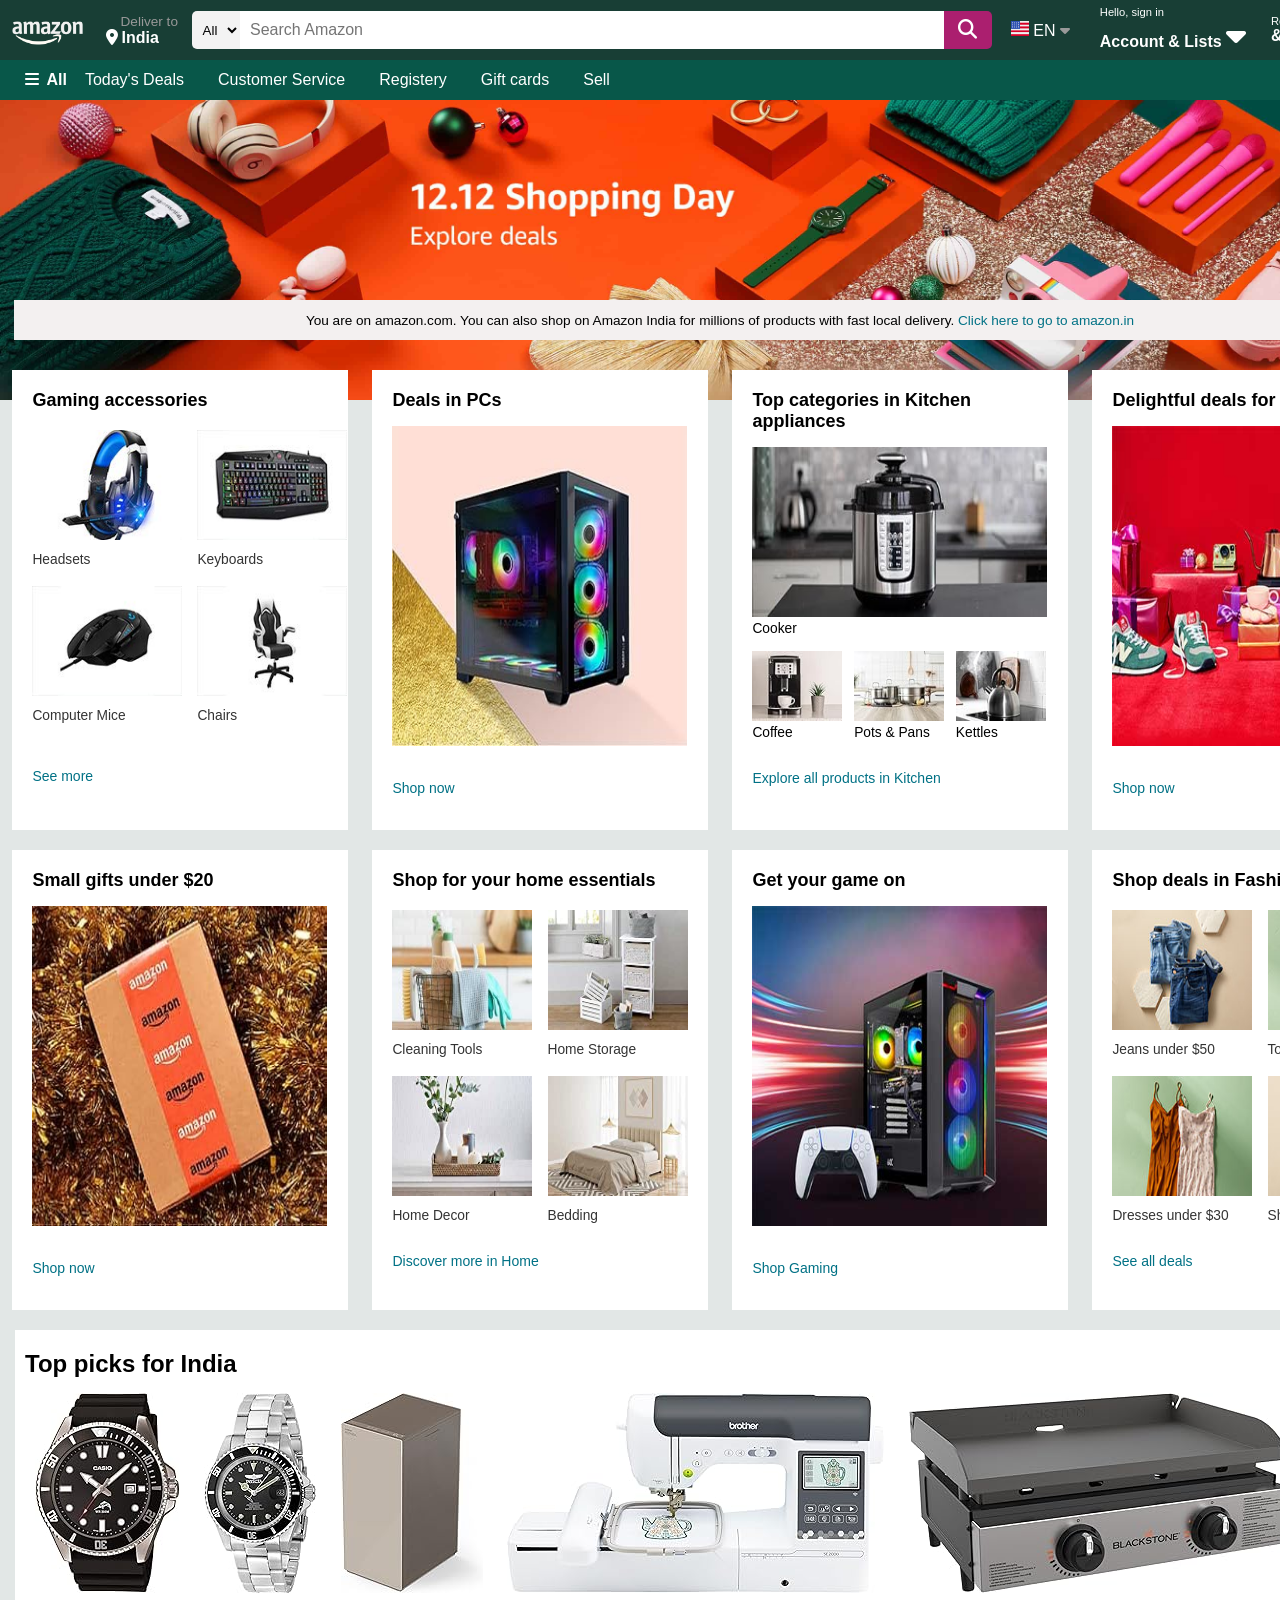
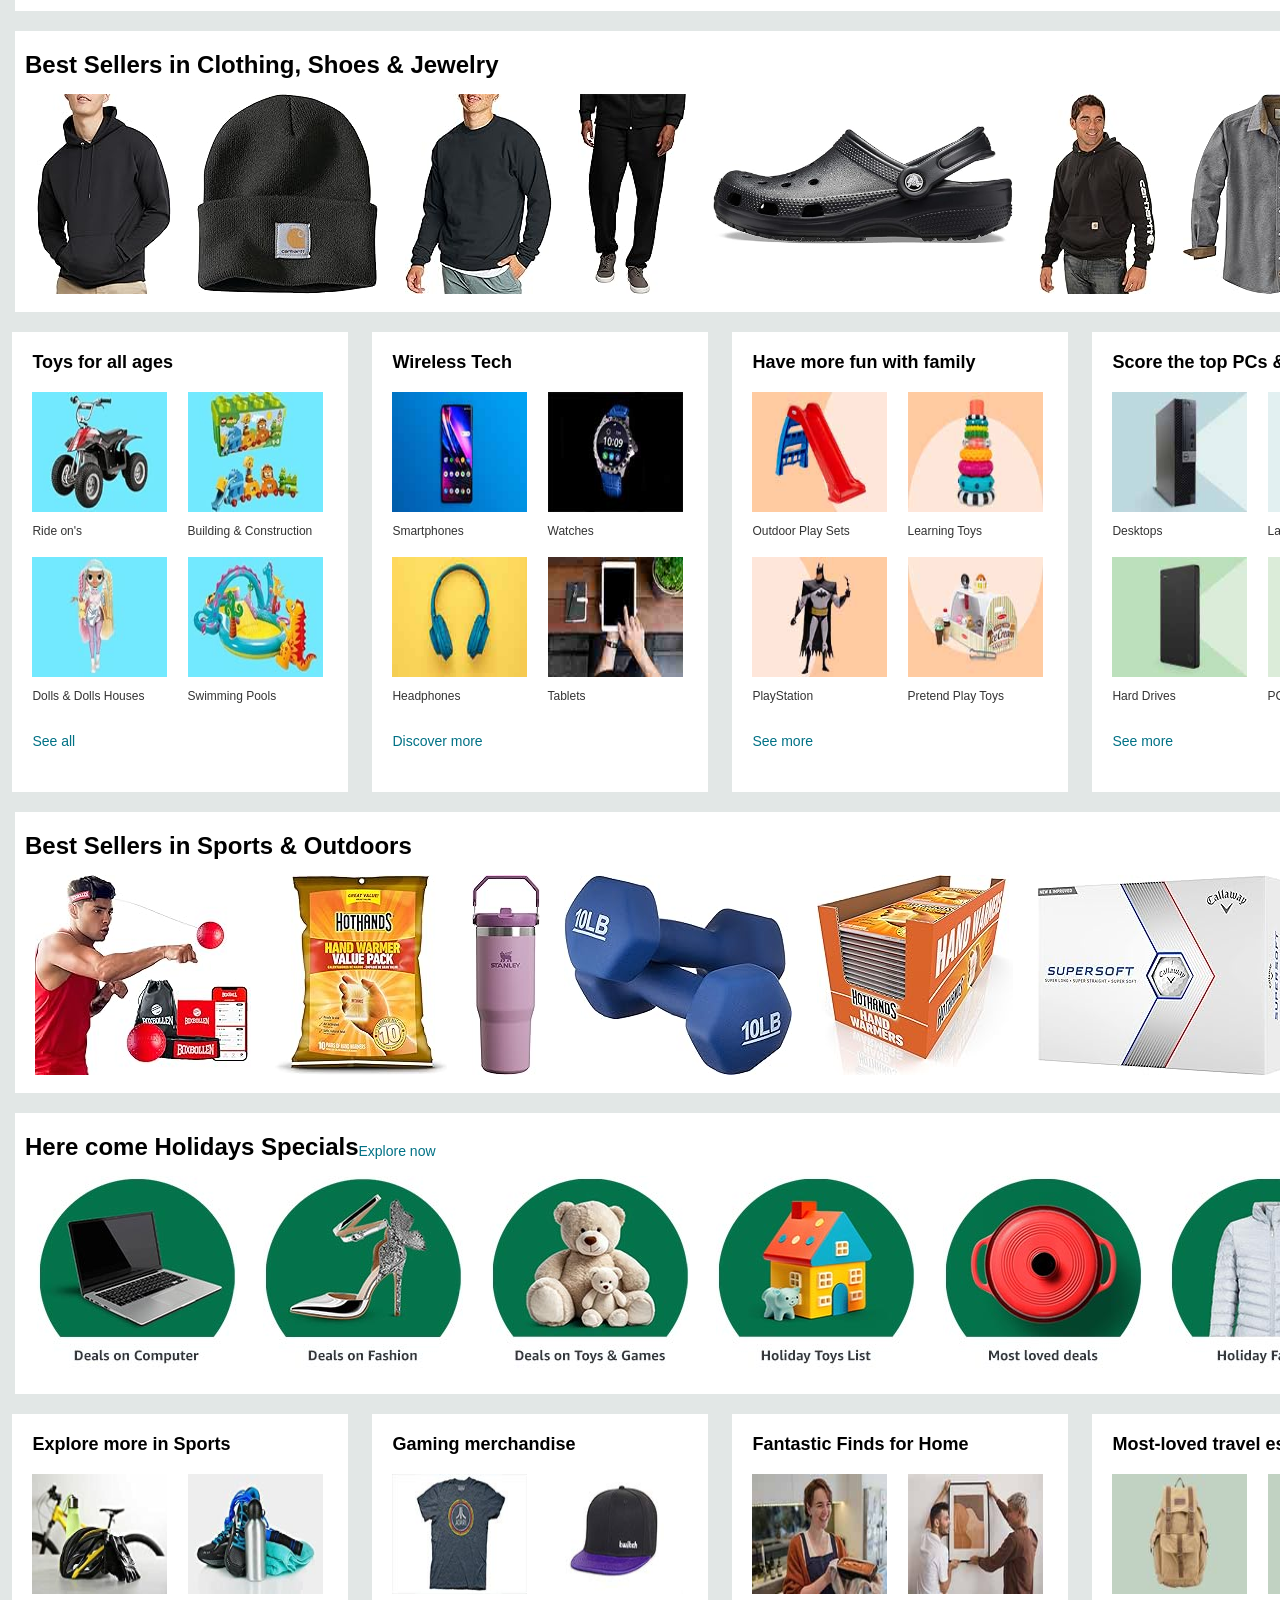
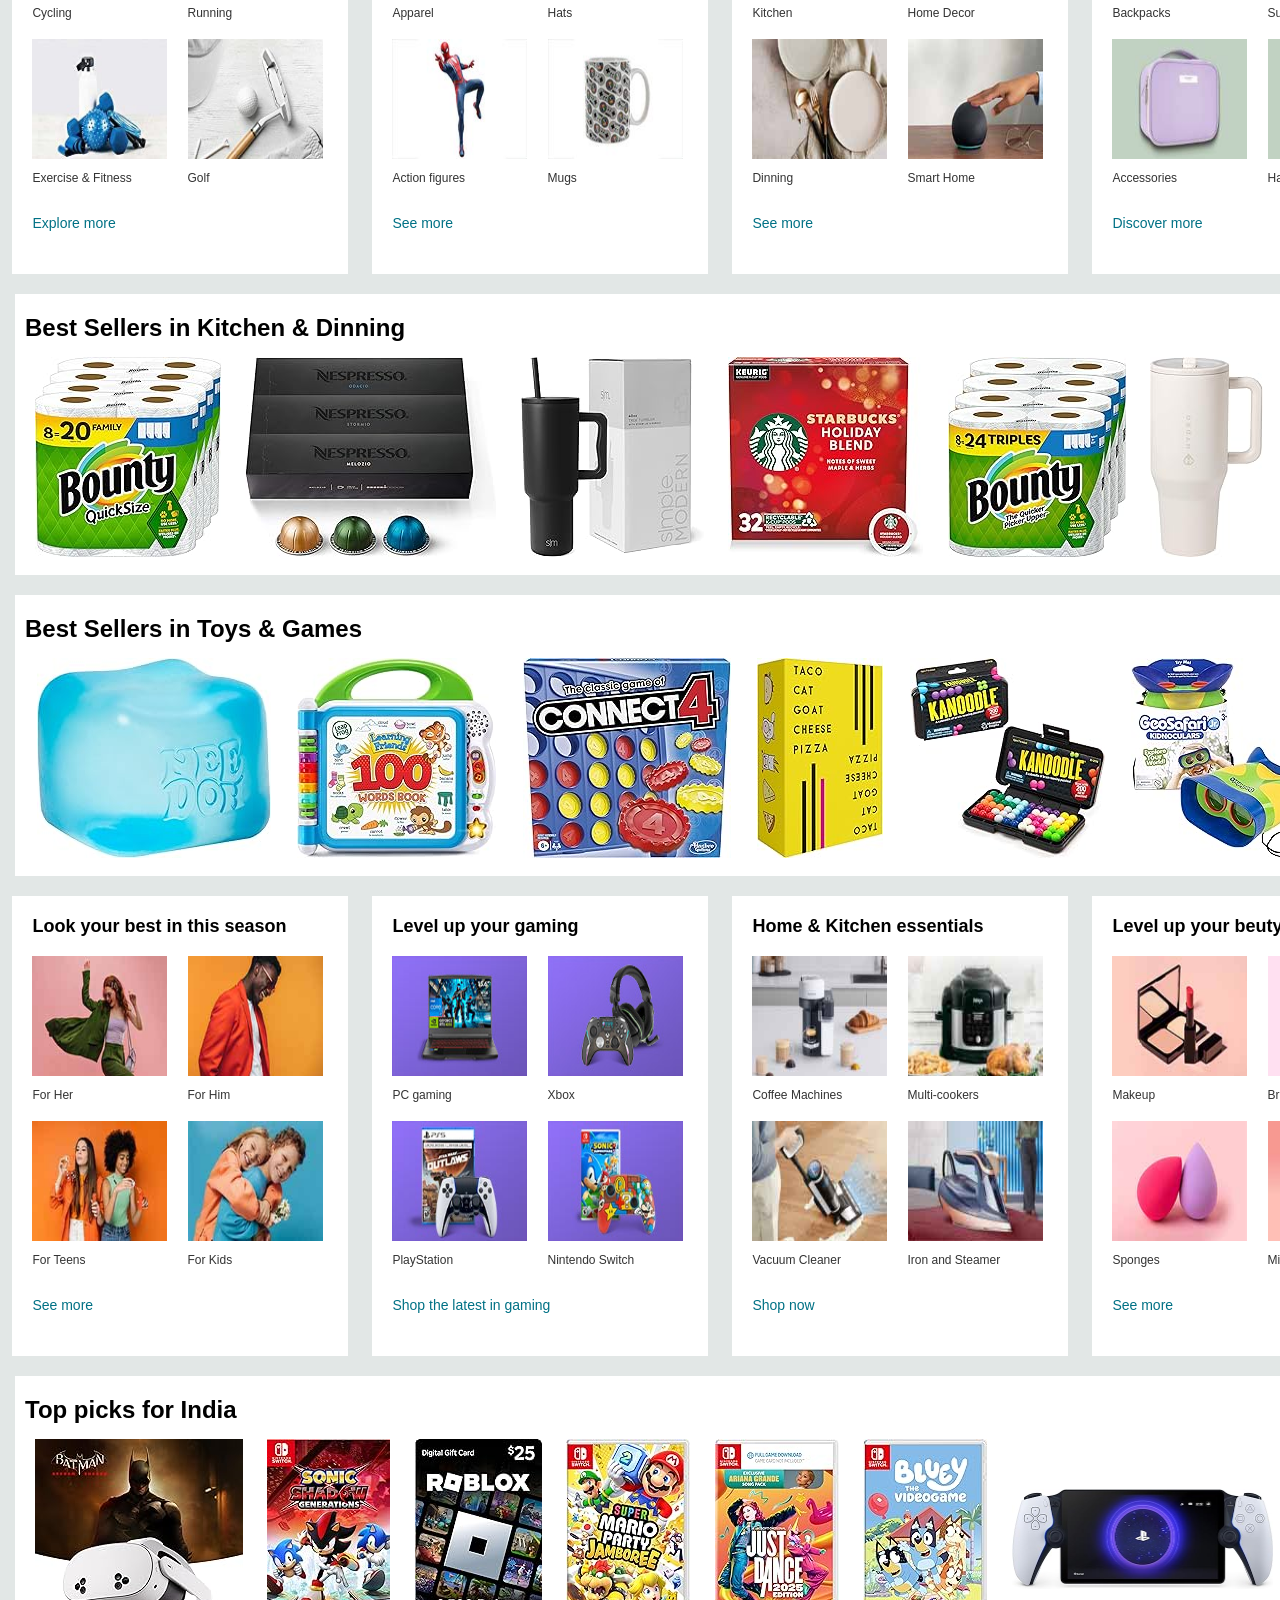
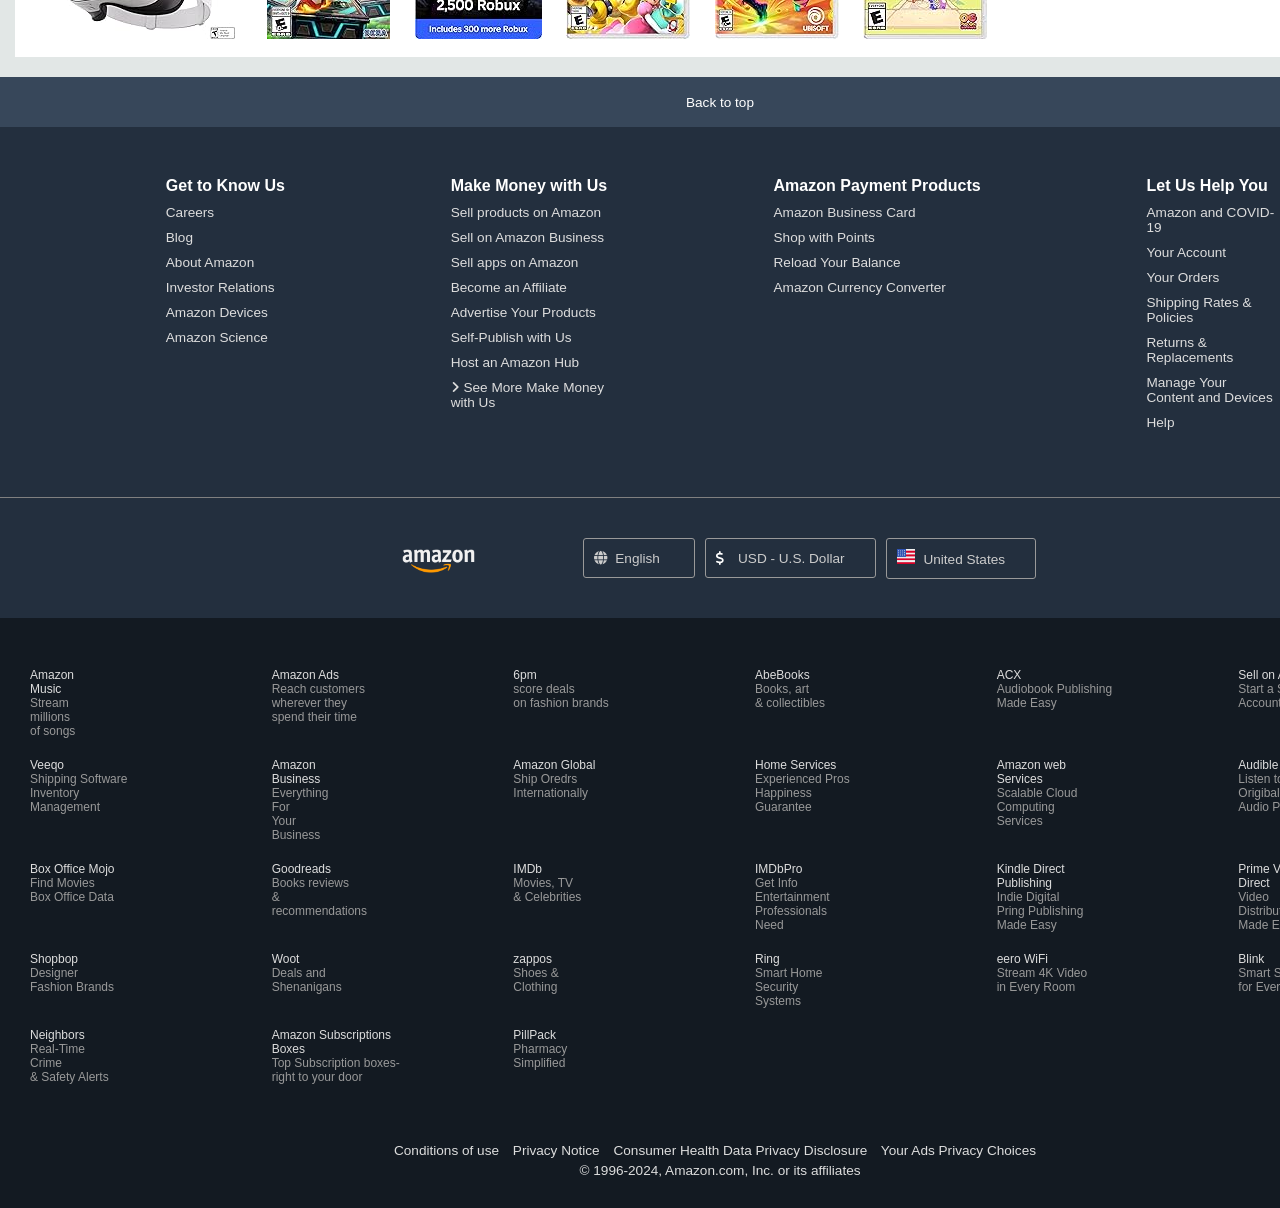
==== commit f88ba01a: "fix bugs" ====
--- a/index.html
+++ b/index.html
@@ -1,17 +1,19 @@
 <!DOCTYPE html>
 <html lang="en">
+
 <head>
     <meta charset="UTF-8">
     <meta name="viewport" content="width=device-width, initial-scale=1.0">
-    <title>Amazon</title>
+    <title>Amazon.com Spend less. Smile more.</title>
     <link rel="stylesheet" href="https://cdnjs.cloudflare.com/ajax/libs/font-awesome/6.7.1/css/all.min.css">
     <link rel="stylesheet" href="style.css">
 </head>
+
 <body>
     <header>
         <div class="navbar">
-            <div class="nav_logo border" >
-                <img src="amazon_logo.png" alt="Amazon Logo">
+            <div class="nav_logo border">
+                <img src="Images/amazon_logo.png" alt="Amazon Logo">
             </div>
             <div class="nav-add border">
                 <p class="nav-first">Deliver to</p>
@@ -28,7 +30,7 @@
                 <i class="fa-solid fa-magnifying-glass"></i>
             </div>
             <div class="stateops border">
-                <span class="united-states"><img src="united_states.png" alt="united-states"> </span>
+                <span class="united-states"><img src="Images/united_states.png" alt="united-states"> </span>
                 <span>EN</span>
                 <span><i class="fa-solid fa-caret-down"></i></span>
             </div>
@@ -46,42 +48,77 @@
                 <span>Cart</span>
             </div>
         </div>
+
+        <div class="navbar2">
+            <div class="sec1">
+                <span><i class="fa-solid fa-bars"></i></span>
+                <div class="nav_logo border">
+                    <img src="Images/amazon_logo.png" alt="Amazon Logo">
+                </div>
+            </div>
+            <div class="sec2">
+                <div class="navsign-in border">
+                    <span class="sndtxt">Sign in <i class="fa-solid fa-angle-right"></i></span>
+                    <span class="icon"><i class="fa-regular fa-user"></i></span>
+                </div>
+                <div class="cart border">
+                    <span><i class="fa-solid fa-cart-shopping"></i></span>
+                    <span>Cart</span>
+                </div>
+            </div>
+        </div>
+
+        <div class="navbar3">
+            <div class="searchbar boreder2">
+                <select class="search-ops">
+                    <option>All</option>
+                </select>
+                <input type="text" placeholder="Search Amazon">
+                <i class="fa-solid fa-magnifying-glass"></i>
+            </div>
+        </div>
+
         <div class="panel ">
             <div class="all-sec border">
-                <span ><i class="fa-solid fa-bars"></i></span>
+                <span><i class="fa-solid fa-bars"></i></span>
                 <span class="all" style="font-weight: bolder;">All</span>
             </div>
-                <p class="border">Today's Deals</p>
-                <p class="border">Customer Service</p>
-                <p class="border">Registery</p>
-                <p class="border">Gift cards</p>
-                <p class="border">Sell</p>
-            </div>
-            <div class="herosec">
-                <div class="hero-msg">
-                    <p>You are on amazon.com. You can also shop on Amazon India for millions of products with fast local delivery. <a href="#">Click here to go to amazon.in</a></p>
-                </div>
-            </div>
+            <div class="panel-opt">
+                <a href="#" class="border">Today's Deals</a>
+                <a href="#" class="border">Customer Service</a>
+                <a href="#" class="border">Registery</a>
+                <a href="#" class="border">Gift cards</a>
+                <a href="#" class="border">Sell</a>
+            </div>
+
+        </div>
+
+        <div class="herosec">
+            <div class="hero-msg">
+                <p>You are on amazon.com. You can also shop on Amazon India for millions of products with fast local
+                    delivery. <a href="#">Click here to go to amazon.in</a></p>
+            </div>
+        </div>
     </header>
-        <div class="container">
-            <div class="shopsec1">
-                <div class="box1">
-                    <h2>Gaming accessories</h2>
-                    <div class="accessories-grid">
-                        <div class="item">
-                            <img src="headsets.png" alt="headsets">
-                            <p>Headsets</p>
-                        </div>
-                    <div class="item">
-                        <img src="keyboards.png" alt="keyboards">
+    <div class="container">
+        <div class="shopsec1">
+            <div class="box1">
+                <h2>Gaming accessories</h2>
+                <div class="accessories-grid">
+                    <div class="item">
+                        <img src="Images/headsets.png" alt="headsets">
+                        <p>Headsets</p>
+                    </div>
+                    <div class="item">
+                        <img src="Images/keyboards.png" alt="keyboards">
                         <p>Keyboards</p>
                     </div>
                     <div class="item">
-                        <img src="computer_mice.png" alt="computer_mice">
+                        <img src="Images/computer_mice.png" alt="computer_mice">
                         <p>Computer Mice</p>
                     </div>
                     <div class="item">
-                        <img src="chair.png" alt="chair">
+                        <img src="Images/chair.png" alt="chair">
                         <p>Chairs</p>
                     </div>
                 </div>
@@ -90,7 +127,7 @@
             <div class="box2">
                 <h2>Deals in PCs</h2>
                 <div class="item2">
-                    <img src="PC.jpg" alt="PC">
+                    <img src="Images/PC.jpg" alt="PC">
                 </div>
                 <a href="#" class="see-more">Shop now</a>
             </div>
@@ -98,20 +135,20 @@
                 <h2>Top categories in Kitchen appliances</h2>
                 <div class="item3">
                     <div class="i3first">
-                        <img src="cooker.jpg" alt="cooker">
+                        <img src="Images/cooker.jpg" alt="cooker">
                         <p>Cooker</p>
                     </div>
                     <div class="i3sec accessories-grid2">
                         <div class="grid-item">
-                            <img src="coffee.jpg" alt="coffee">
+                            <img src="Images/coffee.jpg" alt="coffee">
                             <p>Coffee</p>
                         </div>
                         <div class="grid-item">
-                            <img src="pots&pans.jpg" alt="pots&pans">
+                            <img src="Images/pots&pans.jpg" alt="pots&pans">
                             <p>Pots & Pans</p>
                         </div>
                         <div class="grid-item">
-                            <img src="kettles.jpg" alt="kettles">
+                            <img src="Images/kettles.jpg" alt="kettles">
                             <p>Kettles</p>
                         </div>
                     </div>
@@ -121,14 +158,14 @@
             <div class="box4">
                 <h2>Delightful deals for everyone</h2>
                 <div class="item4">
-                    <img src="delightful.jpg" alt="Delightful deals">
+                    <img src="Images/delightful.jpg" alt="Delightful deals">
                 </div>
                 <a href="#" class="see-more">Shop now</a>
             </div>
             <div class="box5">
                 <h2>Small gifts under $20</h2>
                 <div class="item5">
-                    <img src="gift.jpg" alt="Small Gift">
+                    <img src="Images/gift.jpg" alt="Small Gift">
                 </div>
                 <a href="#" class="see-more">Shop now</a>
             </div>
@@ -136,19 +173,19 @@
                 <h2>Shop for your home essentials</h2>
                 <div class="accessories-grid">
                     <div class="item">
-                        <img src="cleaningtools.jpg" alt="Cleaning Tools">
+                        <img src="Images/cleaningtools.jpg" alt="Cleaning Tools">
                         <p>Cleaning Tools</p>
                     </div>
                     <div class="item">
-                        <img src="homestorage.jpg" alt="Home Storage">
+                        <img src="Images/homestorage.jpg" alt="Home Storage">
                         <p>Home Storage</p>
                     </div>
                     <div class="item">
-                        <img src="homedecor.jpg" alt="Home Decor">
+                        <img src="Images/homedecor.jpg" alt="Home Decor">
                         <p>Home Decor</p>
                     </div>
                     <div class="item">
-                        <img src="bedding.jpg" alt="Bedding">
+                        <img src="Images/bedding.jpg" alt="Bedding">
                         <p>Bedding</p>
                     </div>
                 </div>
@@ -157,7 +194,7 @@
             <div class="box7">
                 <h2>Get your game on</h2>
                 <div class="item5">
-                    <img src="gaming.jpg" alt="Game">
+                    <img src="Images/gaming.jpg" alt="Game">
                 </div>
                 <a href="#" class="see-more">Shop Gaming</a>
             </div>
@@ -165,19 +202,19 @@
                 <h2>Shop deals in Fashion</h2>
                 <div class="accessories-grid">
                     <div class="item">
-                        <img src="jeans.png" alt="Jeans">
+                        <img src="Images/jeans.png" alt="Jeans">
                         <p>Jeans under $50</p>
                     </div>
                     <div class="item">
-                        <img src="tops.png" alt="Tops">
+                        <img src="Images/tops.png" alt="Tops">
                         <p>Tops under $25</p>
                     </div>
                     <div class="item">
-                        <img src="dresses.png" alt="Dresses">
+                        <img src="Images/dresses.png" alt="Dresses">
                         <p>Dresses under $30</p>
                     </div>
                     <div class="item">
-                        <img src="shoes.png" alt="Shoes">
+                        <img src="Images/shoes.png" alt="Shoes">
                         <p>Shoes under $50</p>
                     </div>
                 </div>
@@ -187,19 +224,19 @@
                 <h2>Shop gifts by recipient</h2>
                 <div class="accessories-grid">
                     <div class="item">
-                        <img src="gift1.jpg" alt="gift">
+                        <img src="Images/gift1.jpg" alt="gift">
                         <p>For him</p>
                     </div>
                     <div class="item">
-                        <img src="gift2.jpg" alt="gift">
+                        <img src="Images/gift2.jpg" alt="gift">
                         <p>For her</p>
                     </div>
                     <div class="item">
-                        <img src="gift3.jpg" alt="gift">
+                        <img src="Images/gift3.jpg" alt="gift">
                         <p>For kids</p>
                     </div>
                     <div class="item">
-                        <img src="gift4.jpg" alt="gift">
+                        <img src="Images/gift4.jpg" alt="gift">
                         <p>For teens</p>
                     </div>
                 </div>
@@ -209,71 +246,71 @@
         <div class="shopsec2">
             <div class="s2first">
                 <h2>Top picks for India</h2>
-                <img src="i1.png">
-                <img src="i2.png">
-                <img src="i3.png">
-                <img src="i4.png">
-                <img src="i5.png">
-                <img src="i6.png">
-                <img src="i7.png">
-                <img src="i8.jpg">
-                <img src="i9.jpg">
-                <img src="i10.jpg">
-                <img src="i11.jpg">
-                <img src="i12.jpg">
-                <img src="i13.jpg">
-                <img src="i14.jpg">
-                <img src="i15.jpg">
-                <img src="i16.jpg">
-                <img src="i17.jpg">
-                <img src="i18.jpg">
-                <img src="i19.jpg">
-                <img src="i20.jpg">
-                <img src="i21.jpg">
-                <img src="i22.jpg">
-                <img src="i23.jpg">
-                <img src="i24.jpg">
-                <img src="i25.jpg">
-                <img src="i26.jpg">
-                <img src="i27.jpg">
-                <img src="i28.jpg">
-                <img src="i29.jpg">
-                <img src="i31.jpg">
-                <img src="i32.jpg">
-                <img src="i33.jpg">
-                <img src="i34.jpg">
-                
+                <img src="Images/i1.png">
+                <img src="Images/i2.png">
+                <img src="Images/i3.png">
+                <img src="Images/i4.png">
+                <img src="Images/i5.png">
+                <img src="Images/i6.png">
+                <img src="Images/i7.png">
+                <img src="Images/i8.jpg">
+                <img src="Images/i9.jpg">
+                <img src="Images/i10.jpg">
+                <img src="Images/i11.jpg">
+                <img src="Images/i12.jpg">
+                <img src="Images/i13.jpg">
+                <img src="Images/i14.jpg">
+                <img src="Images/i15.jpg">
+                <img src="Images/i16.jpg">
+                <img src="Images/i17.jpg">
+                <img src="Images/i18.jpg">
+                <img src="Images/i19.jpg">
+                <img src="Images/i20.jpg">
+                <img src="Images/i21.jpg">
+                <img src="Images/i22.jpg">
+                <img src="Images/i23.jpg">
+                <img src="Images/i24.jpg">
+                <img src="Images/i25.jpg">
+                <img src="Images/i26.jpg">
+                <img src="Images/i27.jpg">
+                <img src="Images/i28.jpg">
+                <img src="Images/i29.jpg">
+                <img src="Images/i31.jpg">
+                <img src="Images/i32.jpg">
+                <img src="Images/i33.jpg">
+                <img src="Images/i34.jpg">
+
             </div>
             <div class="s2second">
                 <h2>Best Sellers in Clothing, Shoes & Jewelry</h2>
-                <img src="j1.png">
-                <img src="j2.png">
-                <img src="j3.png">
-                <img src="j4.png">
-                <img src="j5.png" style="width: 300px; margin-bottom: 50px;">
-                <img src="j6.png">
-                <img src="j7.png">
-                <img src="j8.png">
-                <img src="j9.jpg">
-                <img src="j10.jpg">
-                <img src="j11.jpg">
-                <img src="j12.jpg">
-                <img src="j13.jpg">
-                <img src="j14.jpg">
-                <img src="j15.jpg">
-                <img src="j16.jpg">
-                <img src="j17.jpg">
-                <img src="j18.jpg">
-                <img src="j19.jpg">
-                <img src="j20.jpg">
-                <img src="j21.jpg">
-                <img src="j22.jpg">
-                <img src="j23.jpg">
-                <img src="j24.jpg">
-                <img src="j25.jpg">
-                <img src="j26.jpg">
-                <img src="j27.jpg">
-                <img src="j28.jpg">
+                <img src="Images/j1.png">
+                <img src="Images/j2.png">
+                <img src="Images/j3.png">
+                <img src="Images/j4.png">
+                <img src="Images/j5.png" style="width: 300px; margin-bottom: 50px;">
+                <img src="Images/j6.png">
+                <img src="Images/j7.png">
+                <img src="Images/j8.png">
+                <img src="Images/j9.jpg">
+                <img src="Images/j10.jpg">
+                <img src="Images/j11.jpg">
+                <img src="Images/j12.jpg">
+                <img src="Images/j13.jpg">
+                <img src="Images/j14.jpg">
+                <img src="Images/j15.jpg">
+                <img src="Images/j16.jpg">
+                <img src="Images/j17.jpg">
+                <img src="Images/j18.jpg">
+                <img src="Images/j19.jpg">
+                <img src="Images/j20.jpg">
+                <img src="Images/j21.jpg">
+                <img src="Images/j22.jpg">
+                <img src="Images/j23.jpg">
+                <img src="Images/j24.jpg">
+                <img src="Images/j25.jpg">
+                <img src="Images/j26.jpg">
+                <img src="Images/j27.jpg">
+                <img src="Images/j28.jpg">
 
             </div>
         </div>
@@ -282,19 +319,19 @@
                 <h2>Toys for all ages</h2>
                 <div class="accessories-grid">
                     <div class="item">
-                        <img src="bike.png" alt="bike">
+                        <img src="Images/bike.png" alt="bike">
                         <p>Ride on's</p>
                     </div>
                     <div class="item">
-                        <img src="build.png" alt="Build & construct">
+                        <img src="Images/build.png" alt="Build & construct">
                         <p>Building & Construction</p>
                     </div>
                     <div class="item">
-                        <img src="dolls.png" alt="Dolls">
+                        <img src="Images/dolls.png" alt="Dolls">
                         <p>Dolls & Dolls Houses</p>
                     </div>
                     <div class="item">
-                        <img src="swimmingpool.png" alt="swimming pool">
+                        <img src="Images/swimmingpool.png" alt="swimming pool">
                         <p>Swimming Pools</p>
                     </div>
                 </div>
@@ -304,19 +341,19 @@
                 <h2>Wireless Tech</h2>
                 <div class="accessories-grid">
                     <div class="item">
-                        <img src="smartphone.png" alt="smartphone">
+                        <img src="Images/smartphone.png" alt="smartphone">
                         <p>Smartphones</p>
                     </div>
                     <div class="item">
-                        <img src="watches.png" alt="watches">
+                        <img src="Images/watches.png" alt="watches">
                         <p>Watches</p>
                     </div>
                     <div class="item">
-                        <img src="headphones.png" alt="headphones">
+                        <img src="Images/headphones.png" alt="headphones">
                         <p>Headphones</p>
                     </div>
                     <div class="item">
-                        <img src="tablets.png" alt="tablets">
+                        <img src="Images/tablets.png" alt="tablets">
                         <p>Tablets</p>
                     </div>
                 </div>
@@ -326,19 +363,19 @@
                 <h2>Have more fun with family</h2>
                 <div class="accessories-grid">
                     <div class="item">
-                        <img src="toy1.png" alt="toy">
+                        <img src="Images/toy1.png" alt="toy">
                         <p>Outdoor Play Sets</p>
                     </div>
                     <div class="item">
-                        <img src="toy2.png" alt="toy">
+                        <img src="Images/toy2.png" alt="toy">
                         <p>Learning Toys</p>
                     </div>
                     <div class="item">
-                        <img src="toy3.png" alt="toy">
+                        <img src="Images/toy3.png" alt="toy">
                         <p>PlayStation</p>
                     </div>
                     <div class="item">
-                        <img src="toy4.png" alt="toy">
+                        <img src="Images/toy4.png" alt="toy">
                         <p>Pretend Play Toys</p>
                     </div>
                 </div>
@@ -348,19 +385,19 @@
                 <h2>Score the top PCs & Accessories</h2>
                 <div class="accessories-grid">
                     <div class="item">
-                        <img src="pc1.png" alt="Pc accessories">
+                        <img src="Images/pc1.png" alt="Pc accessories">
                         <p>Desktops</p>
                     </div>
                     <div class="item">
-                        <img src="pc2.png" alt="Pc accessories">
+                        <img src="Images/pc2.png" alt="Pc accessories">
                         <p>Laptops</p>
                     </div>
                     <div class="item">
-                        <img src="pc3.png" alt="Pc accessories">
+                        <img src="Images/pc3.png" alt="Pc accessories">
                         <p>Hard Drives</p>
                     </div>
                     <div class="item">
-                        <img src="pc4.png" alt="Pc accessories">
+                        <img src="Images/pc4.png" alt="Pc accessories">
                         <p>PC Accessories</p>
                     </div>
                 </div>
@@ -371,323 +408,323 @@
         <div class="shopsec2">
             <div class="s2first">
                 <h2>Best Sellers in Sports & Outdoors</h2>
-                <img src="sport1.jpg">
-                <img src="sport2.jpg">
-                <img src="sport3.jpg">
-                <img src="sport4.jpg">
-                <img src="sport5.jpg">
-                <img src="sport6.jpg">
-                <img src="sport7.jpg">
-                <img src="sport8.jpg">
-                <img src="sport9.jpg">
-                <img src="sport10.jpg">
-                <img src="sport11.jpg">
-                <img src="sport12.jpg">
-                <img src="sport13.jpg">
-                <img src="sport14.jpg">
-                <img src="sport15.jpg">
-                <img src="sport16.jpg">
-                <img src="sport17.jpg">
-                <img src="sport18.jpg">
-                <img src="sport19.jpg">
-                <img src="sport20.jpg">
-                <img src="sport21.jpg">
-                <img src="sport22.jpg">
-                <img src="sport23.jpg">
-                <img src="sport24.jpg">
-                <img src="sport25.jpg">
-                <img src="sport26.jpg">
+                <img src="Images/sport1.jpg">
+                <img src="Images/sport2.jpg">
+                <img src="Images/sport3.jpg">
+                <img src="Images/sport4.jpg">
+                <img src="Images/sport5.jpg">
+                <img src="Images/sport6.jpg">
+                <img src="Images/sport7.jpg">
+                <img src="Images/sport8.jpg">
+                <img src="Images/sport9.jpg">
+                <img src="Images/sport10.jpg">
+                <img src="Images/sport11.jpg">
+                <img src="Images/sport12.jpg">
+                <img src="Images/sport13.jpg">
+                <img src="Images/sport14.jpg">
+                <img src="Images/sport15.jpg">
+                <img src="Images/sport16.jpg">
+                <img src="Images/sport17.jpg">
+                <img src="Images/sport18.jpg">
+                <img src="Images/sport19.jpg">
+                <img src="Images/sport20.jpg">
+                <img src="Images/sport21.jpg">
+                <img src="Images/sport22.jpg">
+                <img src="Images/sport23.jpg">
+                <img src="Images/sport24.jpg">
+                <img src="Images/sport25.jpg">
+                <img src="Images/sport26.jpg">
             </div>
             <div class="s2second">
                 <div class="h2">
                     <h2>Here come Holidays Specials</h2>
                     <a href="#" class="see-more">Explore now</a>
                 </div>
-                <img src="holiday1.jpg">
-                <img src="holiday2.jpg">
-                <img src="holiday3.jpg">
-                <img src="holiday4.jpg">
-                <img src="holiday5.jpg">
-                <img src="holiday6.jpg">
-                <img src="holiday7.jpg">
-                <img src="holiday8.jpg">
-                <img src="holiday9.jpg">
-                <img src="holiday10.jpg">
-                <img src="holiday11.jpg">
-            </div>
-        </div>
-
-            <div class="shopsec3">
-                <div class="box1">
-                    <h2>Explore more in Sports</h2>
-                    <div class="accessories-grid">
-                        <div class="item">
-                            <img src="s1.jpg" alt="Cycling">
-                            <p>Cycling</p>
-                        </div>
-                        <div class="item">
-                            <img src="s2.jpg" alt="Running">
-                            <p>Running</p>
-                        </div>
-                        <div class="item">
-                            <img src="s3.jpg" alt="Exercise">
-                            <p>Exercise & Fitness</p>
-                        </div>
-                        <div class="item">
-                            <img src="s4.jpg" alt="Golf">
-                            <p>Golf</p>
-                        </div>
-                    </div>
-                    <a href="#" class="see-more">Explore more</a>
-                </div>
-                    <div class="box2">
-                        <h2>Gaming merchandise</h2>
-                        <div class="accessories-grid">
-                            <div class="item">
-                                <img src="g1.jpg" alt="Apparel">
-                                <p>Apparel</p>
-                            </div>
-                            <div class="item">
-                                <img src="g2.jpg" alt="Hats">
-                                <p>Hats</p>
-                            </div>
-                            <div class="item">
-                                <img src="g3.jpg" alt="Action figures">
-                                <p>Action figures</p>
-                            </div>
-                            <div class="item">
-                                <img src="g4.jpg" alt="Mugs">
-                                <p>Mugs</p>
-                            </div>
-                    </div>
-                    <a href="#" class="see-more">See more</a>
-                </div>
-                <div class="box3">
-                    <h2>Fantastic Finds for Home</h2>
-                    <div class="accessories-grid">
-                        <div class="item">
-                            <img src="h1.jpg" alt="Kitchen">
-                            <p>Kitchen</p>
-                        </div>
-                        <div class="item">
-                            <img src="h2.jpg" alt="Home decor">
-                            <p>Home Decor</p>
-                        </div>
-                        <div class="item">
-                            <img src="h3.jpg" alt="Dinning">
-                            <p>Dinning</p>
-                        </div>
-                        <div class="item">
-                            <img src="h4.jpg" alt="Smart home">
-                            <p>Smart Home</p>
-                        </div>
-                    </div>
-                    <a href="#" class="see-more">See more</a>
-                </div>
-                <div class="box4">
-                    <h2>Most-loved travel essentials</h2>
-                    <div class="accessories-grid">
-                        <div class="item">
-                            <img src="t1.jpg" alt="Backpacks">
-                            <p>Backpacks</p>
-                        </div>
-                        <div class="item">
-                            <img src="t2.jpg" alt="Suitcases">
-                            <p>Suitcases</p>
-                        </div>
-                        <div class="item">
-                            <img src="t3.jpg" alt="Accessories">
-                            <p>Accessories</p>
-                        </div>
-                        <div class="item">
-                            <img src="t4.jpg" alt="Handbags">
-                            <p>Handbags</p>
-                        </div>
-                    </div>
-                    <a href="#" class="see-more">Discover more</a>
-                </div>
-            </div>
-
-            <div class="shopsec2">
-                <div class="s2first">
-                    <h2>Best Sellers in Kitchen & Dinning</h2>
-                    <img src="k1.jpg">
-                    <img src="k2.jpg">
-                    <img src="k3.jpg">
-                    <img src="k4.jpg">
-                    <img src="k5.jpg">
-                    <img src="k6.jpg">
-                    <img src="k7.jpg">
-                    <img src="k8.jpg">
-                    <img src="k9.jpg">
-                    <img src="k10.jpg">
-                    <img src="k11.jpg">
-                    <img src="k12.jpg">
-                    <img src="k13.jpg">
-                    <img src="k14.jpg">
-                    <img src="k15.jpg">
-                    <img src="k16.jpg">
-                    <img src="k17.jpg">
-                    <img src="k18.jpg">
-                    <img src="k19.jpg">
-                    <img src="k20.jpg">
-                    <img src="k21.jpg">
-                    <img src="k22.jpg">
-                    <img src="k23.jpg">
-                    <img src="k24.jpg">
-                    <img src="k25.jpg">
-                    <img src="k26.jpg">
-                    <img src="k27.jpg">
-                </div>
-    
-                <div class="s2second">
-                    <h2>Best Sellers in Toys & Games</h2>
-                    <img src="tg1.jpg">
-                    <img src="tg2.jpg">
-                    <img src="tg3.jpg">
-                    <img src="tg4.jpg">
-                    <img src="tg5.jpg">
-                    <img src="tg6.jpg">
-                    <img src="tg7.jpg">
-                    <img src="tg8.jpg">
-                    <img src="tg9.jpg">
-                    <img src="tg10.jpg">
-                    <img src="tg11.jpg">
-                    <img src="tg12.jpg">
-                    <img src="tg13.jpg">
-                    <img src="tg14.jpg">
-                    <img src="tg15.jpg">
-                    <img src="tg16.jpg">
-                    <img src="tg17.jpg">
-                    <img src="tg18.jpg">
-                    <img src="tg19.jpg">
-                    <img src="tg20.jpg">
-                    <img src="tg21.jpg">
-                    <img src="tg22.jpg">
-                    <img src="tg23.jpg">
-                    <img src="tg24.jpg">
-                    <img src="tg25.jpg">
-                    <img src="tg26.jpg">
-                    <img src="tg27.jpg">
-                    <img src="tg28.jpg">
-                    <img src="tg29.jpg">
-                    <img src="tg30.jpg">
-                    <img src="tg31.jpg">
-                    <img src="tg32.jpg">
-                    <img src="tg33.jpg">
-                </div>
-            </div>
-
-            <div class="shopsec3">
-                <div class="box1">
-                    <h2>Look your best in this season</h2>
-                    <div class="accessories-grid">
-                        <div class="item">
-                            <img src="f1.jpg" alt="for her">
-                            <p>For Her</p>
-                        </div>
-                        <div class="item">
-                            <img src="f2.jpg" alt="for him">
-                            <p>For Him</p>
-                        </div>
-                        <div class="item">
-                            <img src="f3.jpg" alt="for teens">
-                            <p>For Teens</p>
-                        </div>
-                        <div class="item">
-                            <img src="f4.jpg" alt="for kids">
-                            <p>For Kids</p>
-                        </div>
-                    </div>
-                    <a href="#" class="see-more">See more</a>
-                </div>
-                    <div class="box2">
-                        <h2>Level up your gaming</h2>
-                        <div class="accessories-grid">
-                            <div class="item">
-                                <img src="game1.jpg" alt="PC gaming">
-                                <p>PC gaming</p>
-                            </div>
-                            <div class="item">
-                                <img src="game2.jpg" alt="Xbox">
-                                <p>Xbox</p>
-                            </div>
-                            <div class="item">
-                                <img src="game3.jpg" alt="PlayStation">
-                                <p>PlayStation</p>
-                            </div>
-                            <div class="item">
-                                <img src="game4.jpg" alt="Nintendo Switch">
-                                <p>Nintendo Switch</p>
-                            </div>
-                    </div>
-                    <a href="#" class="see-more">Shop the latest in gaming</a>
-                </div>
-                <div class="box3">
-                    <h2>Home & Kitchen essentials</h2>
-                    <div class="accessories-grid">
-                        <div class="item">
-                            <img src="home1.jpg" alt="Coffee Machines">
-                            <p>Coffee Machines</p>
-                        </div>
-                        <div class="item">
-                            <img src="home2.jpg" alt="Multi-cookers">
-                            <p>Multi-cookers</p>
-                        </div>
-                        <div class="item">
-                            <img src="home3.jpg" alt="Vacuum Cleaner">
-                            <p>Vacuum Cleaner</p>
-                        </div>
-                        <div class="item">
-                            <img src="home4.jpg" alt="Iron and Steamer">
-                            <p>Iron and Steamer</p>
-                        </div>
-                    </div>
-                    <a href="#" class="see-more">Shop now</a>
-                </div>
-                <div class="box4">
-                    <h2>Level up your beuty routine</h2>
-                    <div class="accessories-grid">
-                        <div class="item">
-                            <img src="m1.jpg" alt="Makeup">
-                            <p>Makeup</p>
-                        </div>
-                        <div class="item">
-                            <img src="m2.jpg" alt="Brushes">
-                            <p>Brushes</p>
-                        </div>
-                        <div class="item">
-                            <img src="m3.jpg" alt="Sponges">
-                            <p>Sponges</p>
-                        </div>
-                        <div class="item">
-                            <img src="m4.jpg" alt="Mirrors">
-                            <p>Mirrors</p>
-                        </div>
-                    </div>
-                    <a href="#" class="see-more">See more</a>
-                </div>
-            </div>
-            <div class="shopsec2">
-                <div class="s2first">
-                    <h2>Top picks for India</h2>
-                    <img src="v1.jpg">
-                    <img src="v2.jpg">
-                    <img src="v3.jpg">
-                    <img src="v4.jpg">
-                    <img src="v5.jpg">
-                    <img src="v6.jpg">
-                    <img src="v8.png" style="height: 100px; margin-bottom: 50px;">
-                    <img src="v9.jpg">
-                    <img src="v10.jpg">
-                    <img src="v11.jpg">
-                    <img src="v12.jpg">
-                    <img src="v13.jpg">
-                    <img src="v14.jpg">
-                    <img src="v7.jpg">
-                    <img src="v15.jpg">
-                </div>
-            </div>
+                <img src="Images/holiday1.jpg">
+                <img src="Images/holiday2.jpg">
+                <img src="Images/holiday3.jpg">
+                <img src="Images/holiday4.jpg">
+                <img src="Images/holiday5.jpg">
+                <img src="Images/holiday6.jpg">
+                <img src="Images/holiday7.jpg">
+                <img src="Images/holiday8.jpg">
+                <img src="Images/holiday9.jpg">
+                <img src="Images/holiday10.jpg">
+                <img src="Images/holiday11.jpg">
+            </div>
+        </div>
+
+        <div class="shopsec3">
+            <div class="box1">
+                <h2>Explore more in Sports</h2>
+                <div class="accessories-grid">
+                    <div class="item">
+                        <img src="Images/s1.jpg" alt="Cycling">
+                        <p>Cycling</p>
+                    </div>
+                    <div class="item">
+                        <img src="Images/s2.jpg" alt="Running">
+                        <p>Running</p>
+                    </div>
+                    <div class="item">
+                        <img src="Images/s3.jpg" alt="Exercise">
+                        <p>Exercise & Fitness</p>
+                    </div>
+                    <div class="item">
+                        <img src="Images/s4.jpg" alt="Golf">
+                        <p>Golf</p>
+                    </div>
+                </div>
+                <a href="#" class="see-more">Explore more</a>
+            </div>
+            <div class="box2">
+                <h2>Gaming merchandise</h2>
+                <div class="accessories-grid">
+                    <div class="item">
+                        <img src="Images/g1.jpg" alt="Apparel">
+                        <p>Apparel</p>
+                    </div>
+                    <div class="item">
+                        <img src="Images/g2.jpg" alt="Hats">
+                        <p>Hats</p>
+                    </div>
+                    <div class="item">
+                        <img src="Images/g3.jpg" alt="Action figures">
+                        <p>Action figures</p>
+                    </div>
+                    <div class="item">
+                        <img src="Images/g4.jpg" alt="Mugs">
+                        <p>Mugs</p>
+                    </div>
+                </div>
+                <a href="#" class="see-more">See more</a>
+            </div>
+            <div class="box3">
+                <h2>Fantastic Finds for Home</h2>
+                <div class="accessories-grid">
+                    <div class="item">
+                        <img src="Images/h1.jpg" alt="Kitchen">
+                        <p>Kitchen</p>
+                    </div>
+                    <div class="item">
+                        <img src="Images/h2.jpg" alt="Home decor">
+                        <p>Home Decor</p>
+                    </div>
+                    <div class="item">
+                        <img src="Images/h3.jpg" alt="Dinning">
+                        <p>Dinning</p>
+                    </div>
+                    <div class="item">
+                        <img src="Images/h4.jpg" alt="Smart home">
+                        <p>Smart Home</p>
+                    </div>
+                </div>
+                <a href="#" class="see-more">See more</a>
+            </div>
+            <div class="box4">
+                <h2>Most-loved travel essentials</h2>
+                <div class="accessories-grid">
+                    <div class="item">
+                        <img src="Images/t1.jpg" alt="Backpacks">
+                        <p>Backpacks</p>
+                    </div>
+                    <div class="item">
+                        <img src="Images/t2.jpg" alt="Suitcases">
+                        <p>Suitcases</p>
+                    </div>
+                    <div class="item">
+                        <img src="Images/t3.jpg" alt="Accessories">
+                        <p>Accessories</p>
+                    </div>
+                    <div class="item">
+                        <img src="Images/t4.jpg" alt="Handbags">
+                        <p>Handbags</p>
+                    </div>
+                </div>
+                <a href="#" class="see-more">Discover more</a>
+            </div>
+        </div>
+
+        <div class="shopsec2">
+            <div class="s2first">
+                <h2>Best Sellers in Kitchen & Dinning</h2>
+                <img src="Images/k1.jpg">
+                <img src="Images/k2.jpg">
+                <img src="Images/k3.jpg">
+                <img src="Images/k4.jpg">
+                <img src="Images/k5.jpg">
+                <img src="Images/k6.jpg">
+                <img src="Images/k7.jpg">
+                <img src="Images/k8.jpg">
+                <img src="Images/k9.jpg">
+                <img src="Images/k10.jpg">
+                <img src="Images/k11.jpg">
+                <img src="Images/k12.jpg">
+                <img src="Images/k13.jpg">
+                <img src="Images/k14.jpg">
+                <img src="Images/k15.jpg">
+                <img src="Images/k16.jpg">
+                <img src="Images/k17.jpg">
+                <img src="Images/k18.jpg">
+                <img src="Images/k19.jpg">
+                <img src="Images/k20.jpg">
+                <img src="Images/k21.jpg">
+                <img src="Images/k22.jpg">
+                <img src="Images/k23.jpg">
+                <img src="Images/k24.jpg">
+                <img src="Images/k25.jpg">
+                <img src="Images/k26.jpg">
+                <img src="Images/k27.jpg">
+            </div>
+
+            <div class="s2second">
+                <h2>Best Sellers in Toys & Games</h2>
+                <img src="Images/tg1.jpg">
+                <img src="Images/tg2.jpg">
+                <img src="Images/tg3.jpg">
+                <img src="Images/tg4.jpg">
+                <img src="Images/tg5.jpg">
+                <img src="Images/tg6.jpg">
+                <img src="Images/tg7.jpg">
+                <img src="Images/tg8.jpg">
+                <img src="Images/tg9.jpg">
+                <img src="Images/tg10.jpg">
+                <img src="Images/tg11.jpg">
+                <img src="Images/tg12.jpg">
+                <img src="Images/tg13.jpg">
+                <img src="Images/tg14.jpg">
+                <img src="Images/tg15.jpg">
+                <img src="Images/tg16.jpg">
+                <img src="Images/tg17.jpg">
+                <img src="Images/tg18.jpg">
+                <img src="Images/tg19.jpg">
+                <img src="Images/tg20.jpg">
+                <img src="Images/tg21.jpg">
+                <img src="Images/tg22.jpg">
+                <img src="Images/tg23.jpg">
+                <img src="Images/tg24.jpg">
+                <img src="Images/tg25.jpg">
+                <img src="Images/tg26.jpg">
+                <img src="Images/tg27.jpg">
+                <img src="Images/tg28.jpg">
+                <img src="Images/tg29.jpg">
+                <img src="Images/tg30.jpg">
+                <img src="Images/tg31.jpg">
+                <img src="Images/tg32.jpg">
+                <img src="Images/tg33.jpg">
+            </div>
+        </div>
+
+        <div class="shopsec3">
+            <div class="box1">
+                <h2>Look your best in this season</h2>
+                <div class="accessories-grid">
+                    <div class="item">
+                        <img src="Images/f1.jpg" alt="for her">
+                        <p>For Her</p>
+                    </div>
+                    <div class="item">
+                        <img src="Images/f2.jpg" alt="for him">
+                        <p>For Him</p>
+                    </div>
+                    <div class="item">
+                        <img src="Images/f3.jpg" alt="for teens">
+                        <p>For Teens</p>
+                    </div>
+                    <div class="item">
+                        <img src="Images/f4.jpg" alt="for kids">
+                        <p>For Kids</p>
+                    </div>
+                </div>
+                <a href="#" class="see-more">See more</a>
+            </div>
+            <div class="box2">
+                <h2>Level up your gaming</h2>
+                <div class="accessories-grid">
+                    <div class="item">
+                        <img src="Images/game1.jpg" alt="PC gaming">
+                        <p>PC gaming</p>
+                    </div>
+                    <div class="item">
+                        <img src="Images/game2.jpg" alt="Xbox">
+                        <p>Xbox</p>
+                    </div>
+                    <div class="item">
+                        <img src="Images/game3.jpg" alt="PlayStation">
+                        <p>PlayStation</p>
+                    </div>
+                    <div class="item">
+                        <img src="Images/game4.jpg" alt="Nintendo Switch">
+                        <p>Nintendo Switch</p>
+                    </div>
+                </div>
+                <a href="#" class="see-more">Shop the latest in gaming</a>
+            </div>
+            <div class="box3">
+                <h2>Home & Kitchen essentials</h2>
+                <div class="accessories-grid">
+                    <div class="item">
+                        <img src="Images/home1.jpg" alt="Coffee Machines">
+                        <p>Coffee Machines</p>
+                    </div>
+                    <div class="item">
+                        <img src="Images/home2.jpg" alt="Multi-cookers">
+                        <p>Multi-cookers</p>
+                    </div>
+                    <div class="item">
+                        <img src="Images/home3.jpg" alt="Vacuum Cleaner">
+                        <p>Vacuum Cleaner</p>
+                    </div>
+                    <div class="item">
+                        <img src="Images/home4.jpg" alt="Iron and Steamer">
+                        <p>Iron and Steamer</p>
+                    </div>
+                </div>
+                <a href="#" class="see-more">Shop now</a>
+            </div>
+            <div class="box4">
+                <h2>Level up your beuty routine</h2>
+                <div class="accessories-grid">
+                    <div class="item">
+                        <img src="Images/m1.jpg" alt="Makeup">
+                        <p>Makeup</p>
+                    </div>
+                    <div class="item">
+                        <img src="Images/m2.jpg" alt="Brushes">
+                        <p>Brushes</p>
+                    </div>
+                    <div class="item">
+                        <img src="Images/m3.jpg" alt="Sponges">
+                        <p>Sponges</p>
+                    </div>
+                    <div class="item">
+                        <img src="Images/m4.jpg" alt="Mirrors">
+                        <p>Mirrors</p>
+                    </div>
+                </div>
+                <a href="#" class="see-more">See more</a>
+            </div>
+        </div>
+        <div class="shopsec2">
+            <div class="s2first">
+                <h2>Top picks for India</h2>
+                <img src="Images/v1.jpg">
+                <img src="Images/v2.jpg">
+                <img src="Images/v3.jpg">
+                <img src="Images/v4.jpg">
+                <img src="Images/v5.jpg">
+                <img src="Images/v6.jpg">
+                <img src="Images/v8.png" style="height: 100px; margin-bottom: 50px;">
+                <img src="Images/v9.jpg">
+                <img src="Images/v10.jpg">
+                <img src="Images/v11.jpg">
+                <img src="Images/v12.jpg">
+                <img src="Images/v13.jpg">
+                <img src="Images/v14.jpg">
+                <img src="Images/v7.jpg">
+                <img src="Images/v15.jpg">
+            </div>
+        </div>
         <div class="sign-in">
             <div class="sign">
                 <h2>See personalized recommendations</h2>
@@ -756,205 +793,212 @@
         </div>
         <div class="foot-panel3">
             <div class="logo">
-                <img src="amazon_logo2.png" alt="amazon_logo">
-            </div>
-            <span><pre><a href="#"><i class="fa-solid fa-globe"></i>  English </i></a></pre></span>
-            <span><pre><a href="#"><i class="fa-solid fa-dollar-sign" style="color: #ffffff;">  </i>  USD - U.S. Dollar</a></pre></span>
-            <pre><span class="united-states"><img src="united_states.png" alt="united-states">  <a href="#">United States</a></span></pre>
+                <img src="Images/amazon_logo2.png" alt="amazon_logo">
+            </div>
+            <span>
+                <pre><a href="#"><i class="fa-solid fa-globe"></i>  English </i></a></pre>
+            </span>
+            <span>
+                <pre><a href="#"><i class="fa-solid fa-dollar-sign" style="color: #ffffff;">  </i>  USD - U.S. Dollar</a></pre>
+            </span>
+            <span class="united-states">
+                <pre><img src="Images/united_states.png" alt="united-states">  <a href="#">United States</a></pre>
+            </span>
         </div>
         <div class="foot-panel4">
-                <ul class="l1">
-                    <pre><a href="#">Amazon
+            <ul class="l1">
+                <pre><a href="#">Amazon
 Music
 <span>Stream
 millions
 of songs</span></a></pre>
-                </ul>
-            
-                <ul class="l1">
-                    <pre><a href="#">Amazon Ads
+            </ul>
+
+            <ul class="l1">
+                <pre><a href="#">Amazon Ads
 <span>Reach customers
 wherever they
 spend their time</span></a></pre>
-                </ul>
-
-                <ul class="l1">
-                    <pre><a href="#">6pm
+            </ul>
+
+            <ul class="l1">
+                <pre><a href="#">6pm
 <span>score deals
 on fashion brands</span></a></pre>
-                </ul>
-            
-                <ul class="l1">
-                    <pre><a href="#">AbeBooks
+            </ul>
+
+            <ul class="l1">
+                <pre><a href="#">AbeBooks
 <span>Books, art
 & collectibles</span></a></pre>
-                </ul>
-            
-                <ul class="l1">
-                    <pre><a href="#">ACX
+            </ul>
+
+            <ul class="l1">
+                <pre><a href="#">ACX
 <span>Audiobook Publishing
 Made Easy</span></a></pre>
-                </ul>
-            
-                <ul class="l1">
-                    <pre><a href="#">Sell on Amazon
+            </ul>
+
+            <ul class="l1">
+                <pre><a href="#">Sell on Amazon
 <span>Start a Selling
 Account</span></a></pre>
-                </ul>
-            
-                <ul class="l1">
-                    <pre><a href="#">Veeqo
+            </ul>
+
+            <ul class="l1">
+                <pre><a href="#">Veeqo
 <span>Shipping Software
 Inventory
 Management</span></a></pre>
-                </ul>
-
-                <ul class="l2">
-                    <pre><a href="#">Amazon 
+            </ul>
+
+            <ul class="l2">
+                <pre><a href="#">Amazon 
 Business
 <span>Everything
 For
 Your
 Business</span></a></pre>
-                </ul>
-
-                <ul class="l2">
-                    <pre><a href="#">Amazon Global
+            </ul>
+
+            <ul class="l2">
+                <pre><a href="#">Amazon Global
 <span>Ship Oredrs
 Internationally</span></a></pre>
-                </ul>
-
-                <ul class="l2">
-                    <pre><a href="#">Home Services
+            </ul>
+
+            <ul class="l2">
+                <pre><a href="#">Home Services
 <span>Experienced Pros
 Happiness
 Guarantee</span></a></pre>
-                </ul>
-
-                <ul class="l2">
-                    <pre><a href="#">Amazon web
+            </ul>
+
+            <ul class="l2">
+                <pre><a href="#">Amazon web
 Services
 <span>Scalable Cloud
 Computing
 Services</span></a></pre>
-                </ul>
-
-                <ul class="l2">
-                    <pre><a href="#">Audible
+            </ul>
+
+            <ul class="l2">
+                <pre><a href="#">Audible
 <span>Listen to Books &
 Origibal
 Audio Performances</span></a></pre>
-                </ul>
-
-                <ul class="l2">
-                    <pre><a href="#">Box Office Mojo
+            </ul>
+
+            <ul class="l2">
+                <pre><a href="#">Box Office Mojo
 <span>Find Movies
 Box Office Data</span></a></pre>
-                </ul>
-
-                <ul class="l2">
-                    <pre><a href="#">Goodreads
+            </ul>
+
+            <ul class="l2">
+                <pre><a href="#">Goodreads
 <span>Books reviews
 &
 recommendations</span></a></pre>
-                </ul>
-
-                <ul class="l3">
-                    <pre><a href="#">IMDb
+            </ul>
+
+            <ul class="l3">
+                <pre><a href="#">IMDb
 <span>Movies, TV
 & Celebrities</span></a></pre>
-                </ul>
-
-                <ul class="l3">
-                    <pre><a href="#">IMDbPro
+            </ul>
+
+            <ul class="l3">
+                <pre><a href="#">IMDbPro
 <span>Get Info
 Entertainment
 Professionals
 Need</span></a></pre>
-                </ul>
-
-                <ul class="l3">
-                    <pre><a href="#">Kindle Direct 
+            </ul>
+
+            <ul class="l3">
+                <pre><a href="#">Kindle Direct 
 Publishing
 <span>Indie Digital
 Pring Publishing
 Made Easy</span></a></pre>
-                </ul>
-
-                <ul class="l3">
-                    <pre><a href="#">Prime Video
+            </ul>
+
+            <ul class="l3">
+                <pre><a href="#">Prime Video
 Direct
 <span>Video
 Distribution
 Made Easy</span></a></pre>
-                </ul>
-
-                <ul class="l3">
-                    <pre><a href="#">Shopbop
+            </ul>
+
+            <ul class="l3">
+                <pre><a href="#">Shopbop
 <span>Designer
 Fashion Brands</span></a></pre>
-                </ul>
-
-                <ul class="l3">
-                    <pre><a href="#">Woot
+            </ul>
+
+            <ul class="l3">
+                <pre><a href="#">Woot
 <span>Deals and
 Shenanigans</span></a></pre>
-                </ul>
-
-                <ul class="l3">
-                    <pre><a href="#">zappos
+            </ul>
+
+            <ul class="l3">
+                <pre><a href="#">zappos
 <span>Shoes &
 Clothing</span></a></pre>
-                </ul>
-
-                <ul class="l4">
-                    <pre><a href="#">Ring
+            </ul>
+
+            <ul class="l4">
+                <pre><a href="#">Ring
 <span>Smart Home
 Security
 Systems</span></a></pre>
-                </ul>
-
-                <ul class="l4">
-                    <pre><a href="#">eero WiFi
+            </ul>
+
+            <ul class="l4">
+                <pre><a href="#">eero WiFi
 <span>Stream 4K Video
 in Every Room</span></a></pre>
-                </ul>
-
-                <ul class="l4">
-                    <pre><a href="#">Blink
+            </ul>
+
+            <ul class="l4">
+                <pre><a href="#">Blink
 <span>Smart Security
 for Every Home</span></a></pre>
-                </ul>
-
-                <ul class="l4">
-                    <pre><a href="#">Neighbors
+            </ul>
+
+            <ul class="l4">
+                <pre><a href="#">Neighbors
 <span>Real-Time
 Crime
 & Safety Alerts</span></a></pre>
-                </ul>
-
-                <ul class="l4">
-                    <pre><a href="#">Amazon Subscriptions
+            </ul>
+
+            <ul class="l4">
+                <pre><a href="#">Amazon Subscriptions
 Boxes
 <span>Top Subscription boxes-
 right to your door</span></a></pre>
-                </ul>
-
-                <ul class="l4">
-                    <pre><a href="#">PillPack
+            </ul>
+
+            <ul class="l4">
+                <pre><a href="#">PillPack
 <span>Pharmacy
 Simplified</span></a></pre>
-                </ul>
+            </ul>
         </div>
         <div class="foot-panel5">
             <div class="pages">
-            <a href="#">Conditions of use</a>
-            <a href="#">Privacy Notice</a>
-            <a href="#">Consumer Health Data Privacy Disclosure</a>
-            <a href="#">Your Ads Privacy Choices</a>
+                <a href="#">Conditions of use</a>
+                <a href="#">Privacy Notice</a>
+                <a href="#">Consumer Health Data Privacy Disclosure</a>
+                <a href="#">Your Ads Privacy Choices</a>
             </div>
             <div class="copyright">© 1996-2024, Amazon.com, Inc. or its affiliates</div>
         </div>
     </footer>
-</body> 
+</body>
+
 </html>
--- a/style.css
+++ b/style.css
@@ -1,25 +1,32 @@
-*{
+* {
     margin: 0;
     padding: 0;
     font-family: Arial;
 }
-html, body {
+
+html,
+body {
     background-color: #e2e7e6;
     height: 100%;
     width: 100%;
 }
-.border{
+
+.border {
     border: 1px solid transparent;
 }
-.border:hover{
+
+.border:hover {
     border: 1px solid #ffffff;
 }
-.searchbar:hover{
+
+.searchbar:hover {
     border: 3px solid #f17ad9;
     border-radius: 5px;
 }
+
+
 /*----------navbar------------*/
-.navbar{
+.navbar {
     height: 60px;
     width: 100%;
     background-color: #183e35;
@@ -28,37 +35,75 @@
     justify-content: space-evenly;
     align-items: center;
 }
+
+.navbar2 {
+    height: 60px;
+    width: 100%;
+    background-color: #183e35;
+    color: #ffffff;
+    display: none;
+    justify-content: space-between;
+    align-items: center;
+}
+
+.sec1,
+.sec2 {
+    display: flex;
+    justify-content: space-evenly;
+    align-items: center;
+}
+
+.navbar3 {
+    width: 100%;
+    background-color: #183e35;
+    display: none;
+    justify-content: center;
+    align-items: center;
+}
+
+.navbar3 .searchbar {
+    width: 90%;
+    padding: 1rem;
+}
+
+
 /*------box1------*/
-.nav_logo img{
+.nav_logo img {
     height: 30px;
     padding: 5px;
     margin-top: 10px;
 }
-.nav-add .nav-first{
+
+.nav-add .nav-first {
     color: #999;
     font-size: 0.85rem;
     margin-left: 15px;
 }
-.nav-add .nav-sec{
+
+.nav-add .nav-sec {
     margin-left: 4px;
     font-size: 1rem;
 }
-.nav-add{
+
+.nav-add {
     padding: 10px;
 }
-.nav-add .location{
+
+.nav-add .location {
     color: #ffffff;
     font-size: 1rem;
     font-weight: 700;
     display: flex;
 }
+
 /*-----box2-------*/
-.searchbar{
+.searchbar {
     width: 800px;
     display: flex;
     height: 38px;
 }
-.searchbar .search-ops{
+
+.searchbar .search-ops {
     background-color: #f3f3f3;
     width: 50px;
     text-align: center;
@@ -66,13 +111,15 @@
     border-bottom-left-radius: 5px;
     border: none;
 }
-.searchbar input{
+
+.searchbar input {
     width: 90%;
     font-size: 1rem;
     border: none;
     padding-left: 10px;
 }
-.searchbar i{
+
+.searchbar i {
     width: 50px;
     background-color: #ab1f6f;
     font-size: 1.2rem;
@@ -82,73 +129,104 @@
     border-top-right-radius: 5px;
     border-bottom-right-radius: 5px;
 }
+
 /*-----box3------*/
-.stateops{
+.stateops {
     padding: 15px;
 }
-.stateops i{
+
+.stateops i {
     color: #999;
 }
+
 /*------box4------*/
-.navsign-in{
+.navsign-in {
     padding: 10px;
 }
-.navsign-in .frsttxt{
+
+.navsign-in .frsttxt {
     font-size: 0.7rem;
 }
-.navsign-in .sndtxt{
+
+.navsign-in .sndtxt {
     font-size: 1rem;
     font-weight: 700;
 }
-.navsign-in .icon{
-    color: #999;
-}
+
+.navsign-in .icon {
+    font-size: 2rem;
+}
+
 /*-------box5--------*/
-.returns{
+.returns {
     padding: 10px;
 }
-.returns .txt1{
+
+.returns .txt1 {
     font-size: 0.7rem;
 }
-.returns .txt2{
+
+.returns .txt2 {
     font-size: 1rem;
     font-weight: 700;
 }
+
 /*------box6-------*/
-.cart{
+.cart {
     padding: 10px;
 }
-.cart i{
+
+.cart i {
     font-size: 1.5rem;
 }
-.all-sec{
+
+.all-sec {
     padding: 8px;
 }
-.panel{
+
+.panel {
     background-color: #085749;
     height: 40px;
     color: #ffffff;
     display: flex;
     align-items: center;
-    padding-left: 20px;
-}
-.panel i{
+    padding-left: 1rem;
+}
+
+.panel i {
     margin-right: 3px;
 }
-.panel p{
-    margin-left: 10px;
-    padding: 8px;
-}
+
+.panel-opt a {
+    text-decoration: none;
+    color: #fff;
+    font-size: 1rem;
+    font-weight: 500;
+    padding: 0.5rem;
+}
+
+.panel .panel-opt {
+    display: flex;
+    justify-content: space-around;
+    align-items: center;
+    gap: 1rem;
+    overflow-x: auto;
+    white-space: nowrap;
+    scrollbar-width: none;
+}
+
+
 /*----------Hero section-----------*/
-.herosec{
+.herosec {
     height: 600px;
-    background-image: url(hero_img.png);
+    background-image: url(Images/hero_img.png);
     background-size: cover;
     display: flex;
     justify-content: center;
     align-items: flex-end;
 }
-.hero-msg{
+
+.hero-msg {
     height: 40px;
     width: 98%;
     background-color: #f3f0f0;
@@ -157,18 +235,22 @@
     justify-content: center;
     font-size: 0.85rem;
     margin-bottom: 250px;
-}
-.hero-msg a{
+    text-align: center;
+}
+
+.hero-msg a {
     color: #007185;
     text-decoration: none;
 }
-.hero-msg a:hover{
+
+.hero-msg a:hover {
     text-decoration: underline #cf7d0a;
     color: #cf7d0a;
 }
+
 /*----------Main content---------*/
 /*----------Section 1-----------*/
-.shopsec1{
+.shopsec1 {
     display: flex;
     flex-wrap: wrap;
     justify-content: space-evenly;
@@ -176,40 +258,63 @@
     top: -240px;
     z-index: 10;
 }
-.box1, .box2, .box3, .box4, .box5, .box6, .box7, .box8, .box9{
+
+.box1,
+.box2,
+.box3,
+.box4,
+.box5,
+.box6,
+.box7,
+.box8,
+.box9 {
     background-color: #ffffff;
     padding: 20px;
     width: 20.5%;
     height: 420px;
     margin: 10px auto;
 }
-.box1 h2, .box2 h2, .box3 h2, .box4 h2, .box5 h2, .box6 h2, .box7 h2, .box8 h2{
+
+.box1 h2,
+.box2 h2,
+.box3 h2,
+.box4 h2,
+.box5 h2,
+.box6 h2,
+.box7 h2,
+.box8 h2 {
     font-size: 18px;
     margin-bottom: 15px;
 }
-.accessories-grid{
+
+.accessories-grid {
     display: grid;
     grid-template-columns: repeat(2, 1fr);
     gap: 15px;
     margin-bottom: 15px;
 }
+
 .item {
     text-align: center;
 }
+
 .item img {
     width: 150px;
     height: 120px;
     margin-bottom: 8px;
     margin-top: 4px;
 }
+
 .shopsec1 .box1 .item img {
     width: 150px;
     height: 110px;
 }
+
 .item p {
     font-size: 17px;
     color: #333;
 }
+
 .see-more {
     display: block;
     font-size: 14px;
@@ -217,53 +322,68 @@
     text-decoration: none;
     margin-top: 30px;
 }
-.see-more:hover{
+
+.see-more:hover {
     color: #cf7d0a;
 }
-.box2 img , .box4 img, .box5 img, .box7 img{
+
+.box2 img,
+.box4 img,
+.box5 img,
+.box7 img {
     height: 320px;
     width: 300px;
 }
+
 .i3first img {
     height: 170px;
     width: 310px;
 }
-.accessories-grid2{
+
+.accessories-grid2 {
     display: grid;
     grid-template-columns: repeat(3, 1fr);
     gap: 10px;
     justify-content: center;
     align-items: center;
 }
-.i3sec{
+
+.i3sec {
     margin-top: 5px;
 }
-.grid-item img{
+
+.grid-item img {
     width: 90px;
     height: 70px;
     margin-top: 10px;
 }
-.accessories-grid{
+
+.accessories-grid {
     display: grid;
     grid-template-columns: repeat(2, 1fr);
     gap: 15px;
     margin-bottom: 15px;
 }
-.shopsec1 .box1 .see-more{
+
+.shopsec1 .box1 .see-more {
     margin-top: 45px;
 }
-.shopsec1 .box9{
+
+.shopsec1 .box9 {
     display: none;
 }
+
 /*----------Section 2-----------*/
-.shopsec2{
+.shopsec2 {
     display: flex;
     flex-wrap: wrap;
     position: relative;
     top: -230px;
     z-index: 10;
 }
-.s2first, .s2second{
+
+.s2first,
+.s2second {
     background-color: #ffffff;
     overflow-x: auto;
     white-space: nowrap;
@@ -274,59 +394,71 @@
     margin-left: 15px;
     margin-bottom: 20px;
 }
-.h2{
-    display: flex;
-}
-.s2first h2, .s2second h2{
+
+.h2 {
+    display: flex;
+}
+
+.s2first h2,
+.s2second h2 {
     padding-top: 20px;
     padding-left: 10px;
 }
-.s2first img{
+
+.s2first img {
     margin-left: 20px;
     margin-top: 15px;
 }
-.s2second img{
+
+.s2second img {
     margin-left: 22px;
     margin-top: 15px;
 }
+
 /*----------Section 3-----------*/
-.shopsec3{
+.shopsec3 {
     display: flex;
     justify-content: space-evenly;
     position: relative;
     top: -240px;
     z-index: 10;
 }
-.shopsec3 .box1, .shopsec3 .box2, .shopsec3 .box3, .shopsec3 .box4{
+
+.shopsec3 .box1,
+.shopsec3 .box2,
+.shopsec3 .box3,
+.shopsec3 .box4 {
     background-color: white;
     padding: 20px;
     width: 20.5%;
     height: 420px;
     margin: 10px auto;
 }
-.shopsec3 .box1 p, .shopsec3 .box2 p, .shopsec3 .box3 p, .shopsec3 .box4 p{
+
+.shopsec3 .box1 p,
+.shopsec3 .box2 p,
+.shopsec3 .box3 p,
+.shopsec3 .box4 p {
     font-size: 12px;
 }
+
 .item {
     text-align: center;
 }
+
 .item img {
     width: 150px;
     height: 120px;
     margin-bottom: 8px;
     margin-top: 4px;
 }
+
 .item {
     text-align: left;
 }
-.shopsec3 .box2 .item img {
-    height: 110px;
-}
-.shopsec3 .box2 .see-more{
-    margin-top: 45px;
-}
+
 /*----------sign-in section-----------*/
-.sign-in{
+.sign-in {
     height: 200px;
     background-color: #ffffff;
     display: flex;
@@ -338,7 +470,8 @@
     z-index: 10;
 
 }
-.sign-in .sign{
+
+.sign-in .sign {
     height: 90px;
     width: 100%;
     background-color: #ffffff;
@@ -351,8 +484,9 @@
     padding-top: 40px;
     margin-top: 20px;
 }
-.sign-in-button{
-    background-color:#ffc439;
+
+.sign-in-button {
+    background-color: #ffc439;
     margin-top: 5px;
     height: 30px;
     width: 230px;
@@ -360,31 +494,36 @@
     border: 2px solid #ffb300;
     border-radius: 3px;
 }
-.newCustomer{
+
+.newCustomer {
     margin-top: 5px;
     text-align: center;
     display: flex;
     font-size: 0.7rem;
     padding-bottom: 20px;
 }
-.newCustomer a{
+
+.newCustomer a {
     text-decoration: none;
     margin-left: 5px;
     font-size: 0.7rem;
     color: #007185;
 }
-.newCustomer a:hover{
+
+.newCustomer a:hover {
     color: #cf7d0a;
 }
+
 /*----------footer-----------*/
-footer{
+footer {
     height: 900px;
     width: 100%;
     position: relative;
     top: -230px;
     z-index: 10;
 }
-.foot-panel1{
+
+.foot-panel1 {
     color: #ffffff;
     background-color: #37475A;
     height: 50px;
@@ -394,7 +533,8 @@
     align-items: center;
     font-size: 0.85rem;
 }
-.foot-panel2{
+
+.foot-panel2 {
     color: #fff;
     background-color: #232F3E;
     height: 320px;
@@ -405,7 +545,7 @@
 
 }
 
-ul a{
+ul a {
     display: block;
     color: #ddd;
     text-decoration: none;
@@ -413,10 +553,12 @@
     padding-top: 10px;
     font-weight: 520;
 }
-ul a:hover{
+
+ul a:hover {
     text-decoration: underline;
 }
-.foot-panel3{
+
+.foot-panel3 {
     height: 120px;
     background-color: #232F3E;
     display: flex;
@@ -424,29 +566,34 @@
     align-items: center;
     border-top: 0.1px solid gray;
 }
-.foot-panel3 .logo img{
+
+.foot-panel3 .logo img {
     height: 30px;
     padding-top: 10px;
     margin-right: 100px;
 }
-.united-states img{
+
+.united-states img {
     height: 15px;
     width: 18px;
 }
-.foot-panel3 a{
+
+.foot-panel3 a {
     color: #ccc;
     text-decoration: none;
     padding-right: 20px;
     font-size: 0.85rem;
     font-weight: 500;
 }
-.foot-panel3 span{
+
+.foot-panel3 span {
     border: 1px solid #999;
     border-radius: 3px;
     margin: 5px;
     padding: 10px;
 }
-.foot-panel4{
+
+.foot-panel4 {
     height: 300px;
     width: auto;
     background-color: #131A22;
@@ -458,165 +605,562 @@
     padding-top: 40px;
     padding-bottom: 70px;
 }
-.foot-panel4 a{
+
+.foot-panel4 a {
     font-size: 0.75rem;
     text-decoration: none;
     margin-left: 30px;
     margin-right: 30px;
 }
-.foot-panel4 a{
+
+.foot-panel4 a {
     color: #ddd;
 }
-.foot-panel4 span{
+
+.foot-panel4 span {
     color: #999;
     text-decoration: none;
 }
+
 .foot-panel4 span:hover {
     text-decoration: underline;
-    text-decoration-color: #999; 
-}
-.foot-panel5{
+    text-decoration-color: #999;
+}
+
+.foot-panel5 {
     background-color: #131A22;
     height: 80px;
     color: #ddd;
     font-size: 0.85rem;
 }
-.foot-panel5 a{
+
+.foot-panel5 a {
     color: #ddd;
     text-decoration: none;
     padding-right: 10px;
 }
-.pages{
+
+.pages {
     text-align: center;
     padding-top: 10px;
 }
-.foot-panel5 .copyright{
+
+.foot-panel5 .copyright {
     text-align: center;
     padding-top: 5px;
 }
-/*------------- Media queries for mobile -------------*/
-@media screen and (max-width: 455px){
-    .navbar{
-        width: 1044px;
-    }
-    .panel{
-        width: 1024px;
-    }
-    .container{
-        width: 1044px;
-    }
-    .herosec{
-       height: 300px;
-       width: 1044px;
-    }
-    .hero-msg{
+
+
+/*------------ Media queries for mobile -------------*/
+@media screen and (max-width: 480px) {
+    .all-sec {
+        display: none;
+    }
+
+    .navbar {
+        display: none;
+    }
+
+    .navbar2 {
+        display: flex;
+    }
+
+    .navbar3 {
+        display: flex;
+    }
+
+    .herosec {
+        height: 300px;
+    }
+
+    .hero-msg {
         margin-bottom: 60px;
-    }
-    .shopsec1{
+        padding: 1rem;
+    }
+
+    .shopsec1 {
         display: flex;
         flex-wrap: wrap;
         justify-content: space-evenly;
         position: relative;
         top: -40px;
         z-index: 10;
-    }
-    .box1, .box2, .box3, .box4, .box5, .box6, .box7, .box8{
-        width: 26.5%;
-    }
-    .box2 img , .box4 img, .box5 img, .box7 img{
+        flex-direction: column;
+    }
+
+    .box1,
+    .box2,
+    .box3,
+    .box4,
+    .box5,
+    .box6,
+    .box7,
+    .box8 {
+        width: 80%;
+    }
+
+    .box2 img,
+    .box4 img,
+    .box5 img,
+    .box7 img {
         height: 320px;
-        width: 275px;
-    }
-    .accessories-grid .item img{
-        width: 140px;
-    }
-    .i3first img{
+        width: 100%;
+    }
+
+    .accessories-grid .item img {
+        min-width: 100%;
+    }
+
+    .i3first img {
         width: 280px;
     }
-    .shopsec1 .box6 .item img, .shopsec1 .box8 .item img{
+
+    .shopsec1 .box6 .item img,
+    .shopsec1 .box8 .item img {
         width: 130px;
     }
-    .shopsec1 .box9{
+
+    .shopsec1 .box9 {
         background-color: #ffffff;
         padding: 20px;
-        width: 26.5%;
+        width: 80%;
         height: 420px;
         margin: 10px auto;
         display: block;
     }
+
     .shopsec1 .box9 .item img {
         width: 130px;
         height: 120px;
         margin-bottom: 8px;
         margin-top: 4px;
     }
-    .shopsec1 .box9 h2{
+
+    .shopsec1 .box9 h2 {
         font-size: 18px;
         margin-bottom: 15px;
     }
-    .shopsec1 .box1 .item img{
+
+    .shopsec1 .box1 .item img {
         width: 140px;
     }
-    .shopsec1 p{
+
+    .shopsec1 p {
         font-size: 0.86rem;
     }
-    .shopsec2{
-        top: -30px;
-    }
-    .shopsec3{
+
+    .shopsec2 {
+        display: none;
+
+    }
+
+    .shopsec3 {
         top: -40px;
         display: flex;
         flex-wrap: wrap;
     }
-    .shopsec3 .box1 .item img, .shopsec3 .box2 .item img, .shopsec3 .box3 .item img, .shopsec3 .box4 .item img{
+
+    .shopsec3 .box1 .item img,
+    .shopsec3 .box2 .item img,
+    .shopsec3 .box3 .item img,
+    .shopsec3 .box4 .item img {
         height: 120px;
         width: 135px;
     }
-    .shopsec3 .box1, .shopsec3 .box2, .shopsec3 .box3, .shopsec3 .box4{
-        width: 27%;
-    }
-    .shopsec3 .box2 .see-more{
+
+    .shopsec3 .box1,
+    .shopsec3 .box2,
+    .shopsec3 .box3,
+    .shopsec3 .box4 {
+        width: 80%;
+    }
+
+    .shopsec3 .box2 .see-more {
         margin-top: 30px;
     }
-    .sign-in{
+
+    .sign-in {
         top: -30px;
     }
-    .foot-panel1, .foot-panel2, .foot-panel3, .foot-panel4, .foot-panel5{
-        width: 1040px;
-    }
-    .foot-panel4{
-        grid-template-columns: repeat(6, 1fr);
+
+    .foot-panel1 {
+        height: 3rem;
+    }
+
+    .foot-panel2 {
+        display: grid;
+        grid-template-columns: repeat(2, 1fr);
+        padding: 1rem;
+        gap: 2rem;
+        height: auto;
+    }
+
+    .foot-panel3 {
+        height: auto;
+        flex-direction: column;
+        padding: 1rem;
+        gap: 1rem;
+    }
+
+    .foot-panel3 .logo img {
+        padding: 0;
+        margin: 0;
+    }
+
+    .foot-panel3 span {
+        margin: 0;
+
+    }
+
+    .foot-panel4 {
+        display: grid;
+        grid-template-columns: repeat(2, 1fr);
         padding-left: 0;
         padding-right: 0;
-        height: 400px;
-    }
-    .pages{
+        height: auto;
+    }
+
+    .pages {
         padding-top: 15px;
     }
-    .shopsec3 .box4{
+}
+
+/*------------ Media queries for mobile S-------------*/
+@media screen and (min-width: 320px) and (max-width: 375px) {
+
+    .shopsec1 .box1,
+    .shopsec1 .box2,
+    .shopsec1 .box3,
+    .shopsec1 .box4,
+    .shopsec1 .box5,
+    .shopsec1 .box6,
+    .shopsec1 .box7,
+    .shopsec1 .box8,
+    .shopsec1 .box9 {
+        width: 88%;
+
+    }
+
+    .i3first img {
+        width: 100%;
+    }
+
+    .i3sec img {
+        width: 100%;
+    }
+
+    .accessories-grid .item img {
+        max-width: 100%;
+    }
+
+    .foot-panel4 {
         display: none;
     }
+
+    .shopsec2 {
+        display: none;
+    }
+
+    .shopsec3 .box1,
+    .shopsec3 .box2,
+    .shopsec3 .box3,
+    .shopsec3 .box4 {
+        width: auto;
+    }
+
 }
 
 /*------------- Media queries for tablet -------------*/
-@media screen and (min-width: 456px) and (max-width: 768px){
-    .navbar{
-        width: 1044px;
-    }
-    .panel{
-        width: 1024px;
-    }
-    .container{
-        width: 1044px;
-    }
-    .herosec{
-       height: 300px;
-       width: 1044px;
-    }
-    .hero-msg{
+@media screen and (min-width: 481px) and (max-width: 768px) {
+    .herosec {
+        height: 300px;
+    }
+
+    .hero-msg {
         margin-bottom: 60px;
     }
-    .shopsec1{
+
+    .shopsec1 {
+        display: grid;
+        grid-template-columns: repeat(1, 1fr);
+        position: relative;
+        top: -40px;
+        z-index: 10;
+    }
+
+    .navbar {
+        display: none;
+    }
+
+    .navbar2 {
+        display: flex;
+    }
+
+    .navbar3 {
+        display: flex;
+    }
+
+    .box1,
+    .box2,
+    .box3,
+    .box4,
+    .box5,
+    .box6,
+    .box7,
+    .box8,
+    .box9 {
+        width: auto;
+        height: auto;
+        margin: 0;
+        margin-bottom: 1rem;
+    }
+
+    .box2 img,
+    .box4 img,
+    .box5 img,
+    .box7 img {
+        height: auto;
+        width: 100%;
+    }
+
+    .accessories-grid .item img {
+        width: 100%;
+        height: auto;
+    }
+
+    .i3first img {
+        width: 100%;
+        height: auto;
+    }
+
+    .i3sec img {
+        width: 100%;
+        height: auto;
+    }
+
+    .shopsec1 .box6 .item img,
+    .shopsec1 .box8 .item img {
+        width: 100%;
+        height: auto;
+    }
+
+    .shopsec1 .box1 .item img {
+        width: 100%;
+        height: auto;
+    }
+
+    .shopsec1 p {
+        font-size: 1rem;
+    }
+
+    .shopsec2 {
+        display: none;
+    }
+
+    .shopsec3 {
+        top: -40px;
+        display: grid;
+        grid-template-columns: repeat(1, 1fr);
+    }
+
+    .shopsec3 .box1 .item img,
+    .shopsec3 .box2 .item img,
+    .shopsec3 .box3 .item img,
+    .shopsec3 .box4 .item img {
+        height: auto;
+        width: 100%;
+    }
+
+    .shopsec3 .box1,
+    .shopsec3 .box2,
+    .shopsec3 .box3,
+    .shopsec3 .box4 {
+        width: auto;
+        height: auto;
+        margin: 0;
+        margin-bottom: 1rem;
+    }
+
+    .shopsec3 .box2 .see-more {
+        margin-top: 30px;
+    }
+
+    .sign-in {
+        top: -30px;
+    }
+
+    .foot-panel4 {
+        grid-template-columns: repeat(3, 1fr);
+        padding-left: 0;
+        padding-right: 0;
+        height: auto;
+    }
+
+    .foot-panel3 {
+        justify-content: space-evenly;
+    }
+
+    .foot-panel3 .logo img {
+        margin-right: 1rem;
+    }
+
+    .pages {
+        padding-top: 15px;
+    }
+
+    .shopsec3 .box1 p,
+    .shopsec3 .box2 p,
+    .shopsec3 .box3 p,
+    .shopsec3 .box4 p {
+        font-size: 1rem;
+    }
+}
+
+/*----------- media queries for laptop -----------*/
+@media screen and (min-width: 769px) and (max-width: 1024px) {
+    .navbar {
+        width: 100%;
+    }
+
+    .herosec {
+        height: 300px;
+    }
+
+    .hero-msg {
+        margin-bottom: 60px;
+    }
+
+    .shopsec1 {
+        display: grid;
+        grid-template-columns: repeat(2, 1fr);
+        justify-content: space-evenly;
+        position: relative;
+        top: -40px;
+        z-index: 10;
+    }
+
+    .box1,
+    .box2,
+    .box3,
+    .box4,
+    .box5,
+    .box6,
+    .box7,
+    .box8 {
+        width: 88%;
+        height: auto;
+    }
+
+    .box2 img,
+    .box4 img,
+    .box5 img,
+    .box7 img {
+        height: auto;
+        width: 100%;
+    }
+
+    .shopsec1 .box8 img,
+    .shopsec1 .box6 img {
+        height: 80%;
+    }
+
+    .accessories-grid .item img {
+        width: 140px;
+    }
+
+    .i3first img {
+        width: 100%;
+        height: auto;
+    }
+
+    .i3sec img {
+        width: 100%;
+        height: auto;
+    }
+
+    .shopsec1 .box6 .item img,
+    .shopsec1 .box8 .item img {
+        width: 100%;
+    }
+
+    .shopsec1 .box1 .item img {
+        width: 140px;
+    }
+
+    .shopsec1 p {
+        font-size: 0.86rem;
+    }
+
+    .shopsec2 {
+        top: -30px;
+        margin-right: 0.5rem;
+    }
+
+    .shopsec3 {
+        top: -40px;
+        display: grid;
+        grid-template-columns: repeat(2, 1fr);
+    }
+
+    .shopsec3 .box1 .item img,
+    .shopsec3 .box2 .item img,
+    .shopsec3 .box3 .item img,
+    .shopsec3 .box4 .item img {
+        height: auto;
+        width: 100%;
+    }
+
+    .shopsec3 .box1,
+    .shopsec3 .box2,
+    .shopsec3 .box3,
+    .shopsec3 .box4 {
+        width: 88%;
+    }
+
+    .shopsec3 .box2 .see-more {
+        margin-top: 30px;
+    }
+
+    .sign-in {
+        top: -30px;
+    }
+
+    .foot-panel4 {
+        grid-template-columns: repeat(4, 1fr);
+        padding-left: 0;
+        padding-right: 0;
+        height: auto;
+    }
+
+    .pages {
+        padding-top: 15px;
+    }
+}
+
+/*----------- media queries for laptop L-----------*/
+@media screen and (min-width: 1025px) and (max-width: 1440px) {
+    .navbar {
+        width: 1440px;
+    }
+
+    .panel {
+        width: 1420px;
+    }
+
+    .container {
+        width: 1440px;
+    }
+
+    .herosec {
+        height: 300px;
+        width: 1440px;
+    }
+
+    .hero-msg {
+        margin-bottom: 60px;
+    }
+
+    .shopsec1 {
         display: flex;
         flex-wrap: wrap;
         justify-content: space-evenly;
@@ -624,344 +1168,91 @@
         top: -40px;
         z-index: 10;
     }
-    .box1, .box2, .box3, .box4, .box5, .box6, .box7, .box8{
-        width: 26.5%;
-    }
-    .box2 img , .box4 img, .box5 img, .box7 img{
+
+    .box1,
+    .box2,
+    .box3,
+    .box4,
+    .box5,
+    .box6,
+    .box7,
+    .box8 {
+        width: 20.5%;
+    }
+
+    .box2 img,
+    .box4 img,
+    .box5 img,
+    .box7 img {
         height: 320px;
-        width: 280px;
-    }
-    .accessories-grid .item img{
+        width: 295px;
+    }
+
+    .accessories-grid .item img {
         width: 140px;
     }
-    .i3first img{
-        width: 280px;
-    }
-    .shopsec1 .box6 .item img, .shopsec1 .box8 .item img{
-        width: 130px;
-    }
-    .shopsec1 .box9{
-        background-color: #ffffff;
-        padding: 20px;
-        width: 26.5%;
-        height: 420px;
-        margin: 10px auto;
-        display: block;
-    }
-    .shopsec1 .box9 .item img {
-        width: 130px;
-        height: 120px;
-        margin-bottom: 8px;
-        margin-top: 4px;
-    }
-    .shopsec1 .box9 h2{
-        font-size: 18px;
-        margin-bottom: 15px;
-    }
-    .shopsec1 .box1 .item img{
-        width: 140px;
-    }
-    .shopsec1 p{
+
+    .i3first img {
+        width: 295px;
+    }
+
+    .shopsec1 .box9 {
+        display: none;
+    }
+
+    .shopsec1 p {
         font-size: 0.86rem;
     }
-    .shopsec2{
+
+    .shopsec2 {
         top: -30px;
     }
 
-    .shopsec3{
+    .shopsec3 {
         top: -40px;
         display: flex;
         flex-wrap: wrap;
     }
-    .shopsec3 .box1 .item img, .shopsec3 .box2 .item img, .shopsec3 .box3 .item img, .shopsec3 .box4 .item img{
+
+    .shopsec3 .box1 .item img,
+    .shopsec3 .box2 .item img,
+    .shopsec3 .box3 .item img,
+    .shopsec3 .box4 .item img {
         height: 120px;
         width: 135px;
     }
-    .shopsec3 .box1, .shopsec3 .box2, .shopsec3 .box3, .shopsec3 .box4{
-        width: 27%;
-    }
-    .shopsec3 .box2 .see-more{
+
+    .shopsec3 .box1,
+    .shopsec3 .box2,
+    .shopsec3 .box3,
+    .shopsec3 .box4 {
+        width: 20.5%;
+    }
+
+    .shopsec3 .box2 .see-more {
         margin-top: 30px;
     }
-    .sign-in{
+
+    .sign-in {
         top: -30px;
     }
-    .foot-panel1, .foot-panel2, .foot-panel3, .foot-panel4, .foot-panel5{
-        width: 1040px;
-    }
-    .foot-panel4{
+
+    .foot-panel1,
+    .foot-panel2,
+    .foot-panel3,
+    .foot-panel4,
+    .foot-panel5 {
+        width: 1440px;
+    }
+
+    .foot-panel4 {
         grid-template-columns: repeat(6, 1fr);
         padding-left: 0;
         padding-right: 0;
         height: 400px;
     }
-    .pages{
+
+    .pages {
         padding-top: 15px;
     }
-    .shopsec3 .box4{
-        display: none;
-    }
-}
-/*----------- media queries for laptop -----------*/
-@media screen and (min-width: 769px) and (max-width: 1024px){
-    .navbar{
-        width: 1044px;
-    }
-    .panel{
-        width: 1024px;
-    }
-    .container{
-        width: 1044px;
-    }
-    .herosec{
-       height: 300px;
-       width: 1044px;
-    }
-    .hero-msg{
-        margin-bottom: 60px;
-    }
-    .shopsec1{
-        display: flex;
-        flex-wrap: wrap;
-        justify-content: space-evenly;
-        position: relative;
-        top: -40px;
-        z-index: 10;
-    }
-    .box1, .box2, .box3, .box4, .box5, .box6, .box7, .box8{
-        width: 26.5%;
-    }
-    .box2 img , .box4 img, .box5 img, .box7 img{
-        height: 320px;
-        width: 280px;
-    }
-    .accessories-grid .item img{
-        width: 140px;
-    }
-    .i3first img{
-        width: 280px;
-    }
-    .shopsec1 .box6 .item img, .shopsec1 .box8 .item img{
-        width: 130px;
-    }
-    .shopsec1 .box9{
-        background-color: #ffffff;
-        padding: 20px;
-        width: 26.5%;
-        height: 420px;
-        margin: 10px auto;
-        display: block;
-    }
-    .shopsec1 .box9 .item img {
-        width: 130px;
-        height: 120px;
-        margin-bottom: 8px;
-        margin-top: 4px;
-    }
-    .shopsec1 .box9 h2{
-        font-size: 18px;
-        margin-bottom: 15px;
-    }
-    .shopsec1 .box1 .item img{
-        width: 140px;
-    }
-    .shopsec1 p{
-        font-size: 0.86rem;
-    }
-    .shopsec2{
-        top: -30px;
-    }
-
-    .shopsec3{
-        top: -40px;
-        display: flex;
-        flex-wrap: wrap;
-    }
-    .shopsec3 .box1 .item img, .shopsec3 .box2 .item img, .shopsec3 .box3 .item img, .shopsec3 .box4 .item img{
-        height: 120px;
-        width: 135px;
-    }
-    .shopsec3 .box1, .shopsec3 .box2, .shopsec3 .box3, .shopsec3 .box4{
-        width: 27%;
-    }
-    .shopsec3 .box2 .see-more{
-        margin-top: 30px;
-    }
-    .sign-in{
-        top: -30px;
-    }
-    .foot-panel1, .foot-panel2, .foot-panel3, .foot-panel4, .foot-panel5{
-        width: 1040px;
-    }
-    .foot-panel4{
-        grid-template-columns: repeat(6, 1fr);
-        padding-left: 0;
-        padding-right: 0;
-        height: 400px;
-    }
-    .pages{
-        padding-top: 15px;
-    }
-    .shopsec3 .box4{
-        display: none;
-    }
-}
-/*----------- media queries for laptop L-----------*/
-@media screen and (min-width: 1025px) and (max-width: 1440px){
-    .navbar{
-        width: 1440px;
-    }
-    .panel{
-        width: 1420px;
-    }
-    .container{
-        width: 1440px;
-    }
-    .herosec{
-       height: 300px;
-       width: 1440px;
-    }
-    .hero-msg{
-        margin-bottom: 60px;
-    }
-    .shopsec1{
-        display: flex;
-        flex-wrap: wrap;
-        justify-content: space-evenly;
-        position: relative;
-        top: -40px;
-        z-index: 10;
-    }
-    .box1, .box2, .box3, .box4, .box5, .box6, .box7, .box8{
-        width: 20.5%;
-    }
-    .box2 img , .box4 img, .box5 img, .box7 img{
-        height: 320px;
-        width: 295px;
-    }
-    .accessories-grid .item img{
-        width: 140px;
-    }
-    .i3first img{
-        width: 295px;
-    }
-    .shopsec1 .box9{
-        display: none;
-    }
-    .shopsec1 p{
-        font-size: 0.86rem;
-    }
-    .shopsec2{
-        top: -30px;
-    }
-    .shopsec3{
-        top: -40px;
-        display: flex;
-        flex-wrap: wrap;
-    }
-    .shopsec3 .box1 .item img, .shopsec3 .box2 .item img, .shopsec3 .box3 .item img, .shopsec3 .box4 .item img{
-        height: 120px;
-        width: 135px;
-    }
-    .shopsec3 .box1, .shopsec3 .box2, .shopsec3 .box3, .shopsec3 .box4{
-        width: 20.5%;
-    }
-    .shopsec3 .box2 .see-more{
-        margin-top: 30px;
-    }
-    .sign-in{
-        top: -30px;
-    }
-    .foot-panel1, .foot-panel2, .foot-panel3, .foot-panel4, .foot-panel5{
-        width: 1440px;
-    }
-    .foot-panel4{
-        grid-template-columns: repeat(6, 1fr);
-        padding-left: 0;
-        padding-right: 0;
-        height: 400px;
-    }
-    .pages{
-        padding-top: 15px;
-    }
-}
-
-/* @media screen and (min-width: 1441px) and (max-width: 2560px){ 
-    .navbar{
-        width: 2560px;
-        height: 100px;
-    }
-    .panel{
-        width: 2540px;
-        height: 70px;
-    }
-    .container{
-        width: 2560px;
-    }
-    .herosec{
-       height: 800px;
-       width: 2560px;
-    }
-    .hero-msg{
-        height: 60px;
-        margin-bottom: 200px;
-        font-size: 2rem;
-    }
-    .shopsec1{
-        display: flex;
-        flex-wrap: wrap;
-        justify-content: space-evenly;
-        position: relative;
-        top: -150px;
-        z-index: 10;
-    }
-    .box1, .box2, .box3, .box4, .box5, .box6, .box7, .box8{
-        width: 22%;
-        height: 650px;
-    }
-    .box2 img , .box4 img, .box5 img, .box7 img{
-        height: 480px;
-        width: 560px;
-    }
-    .accessories-grid .item img{
-        width: 260px;
-        height: 220px;
-    }
-    .i3first img{
-        width: 280px;
-    }
-    .shopsec1 .box9{
-        display: none;
-    }
-    .shopsec2{
-        top: -30px;
-    }
-
-    .shopsec3{
-        top: -40px;
-        display: flex;
-        flex-wrap: wrap;
-    }
-    .shopsec3 .box1 .item img, .shopsec3 .box2 .item img, .shopsec3 .box3 .item img, .shopsec3 .box4 .item img{
-        height: 120px;
-        width: 135px;
-    }
-    .shopsec3 .box1, .shopsec3 .box2, .shopsec3 .box3, .shopsec3 .box4{
-        width: 20.5%;
-    }
-    .sign-in{
-        top: -30px;
-    }
-    .foot-panel1, .foot-panel2, .foot-panel3, .foot-panel4, .foot-panel5{
-        width: 1440px;
-    }
-    .foot-panel4{
-        grid-template-columns: repeat(6, 1fr);
-        padding-left: 0;
-        padding-right: 0;
-        height: 400px;
-    }
-    .pages{
-        padding-top: 15px;
-    }
-} */+}
